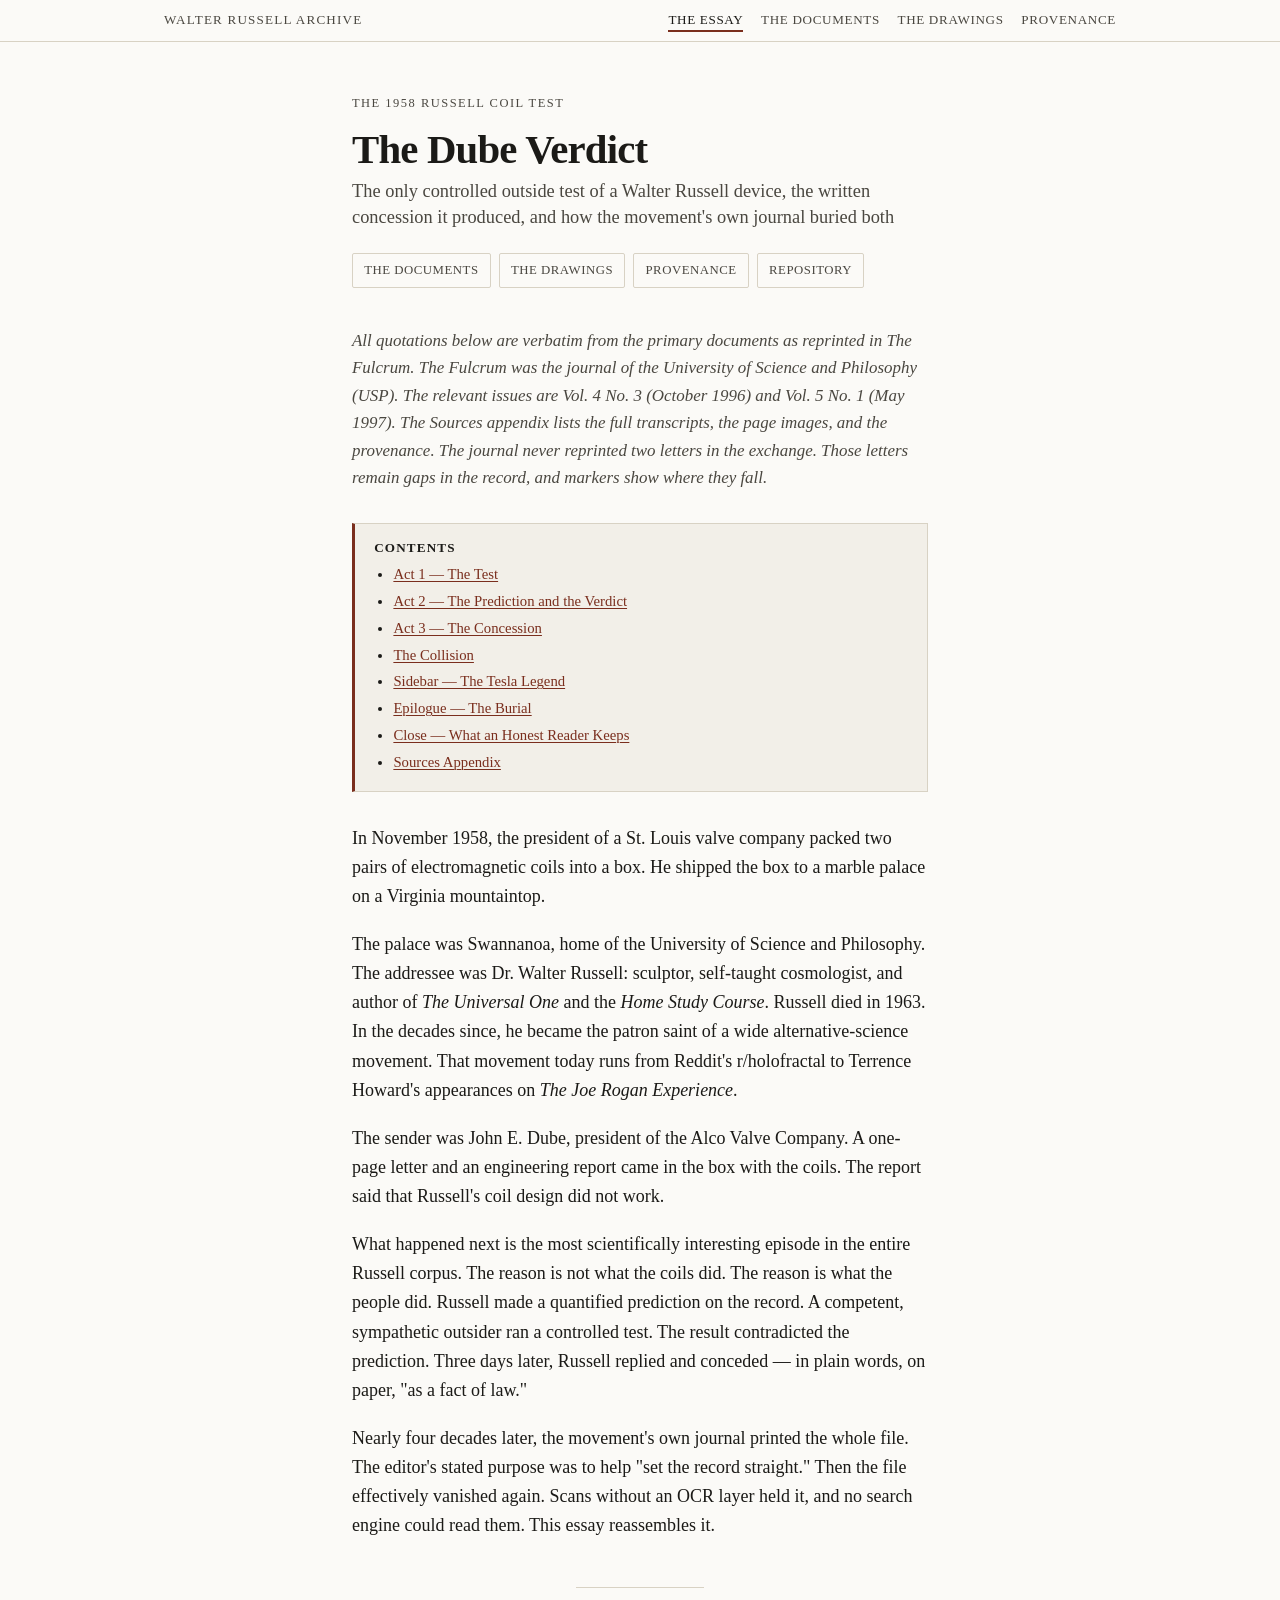
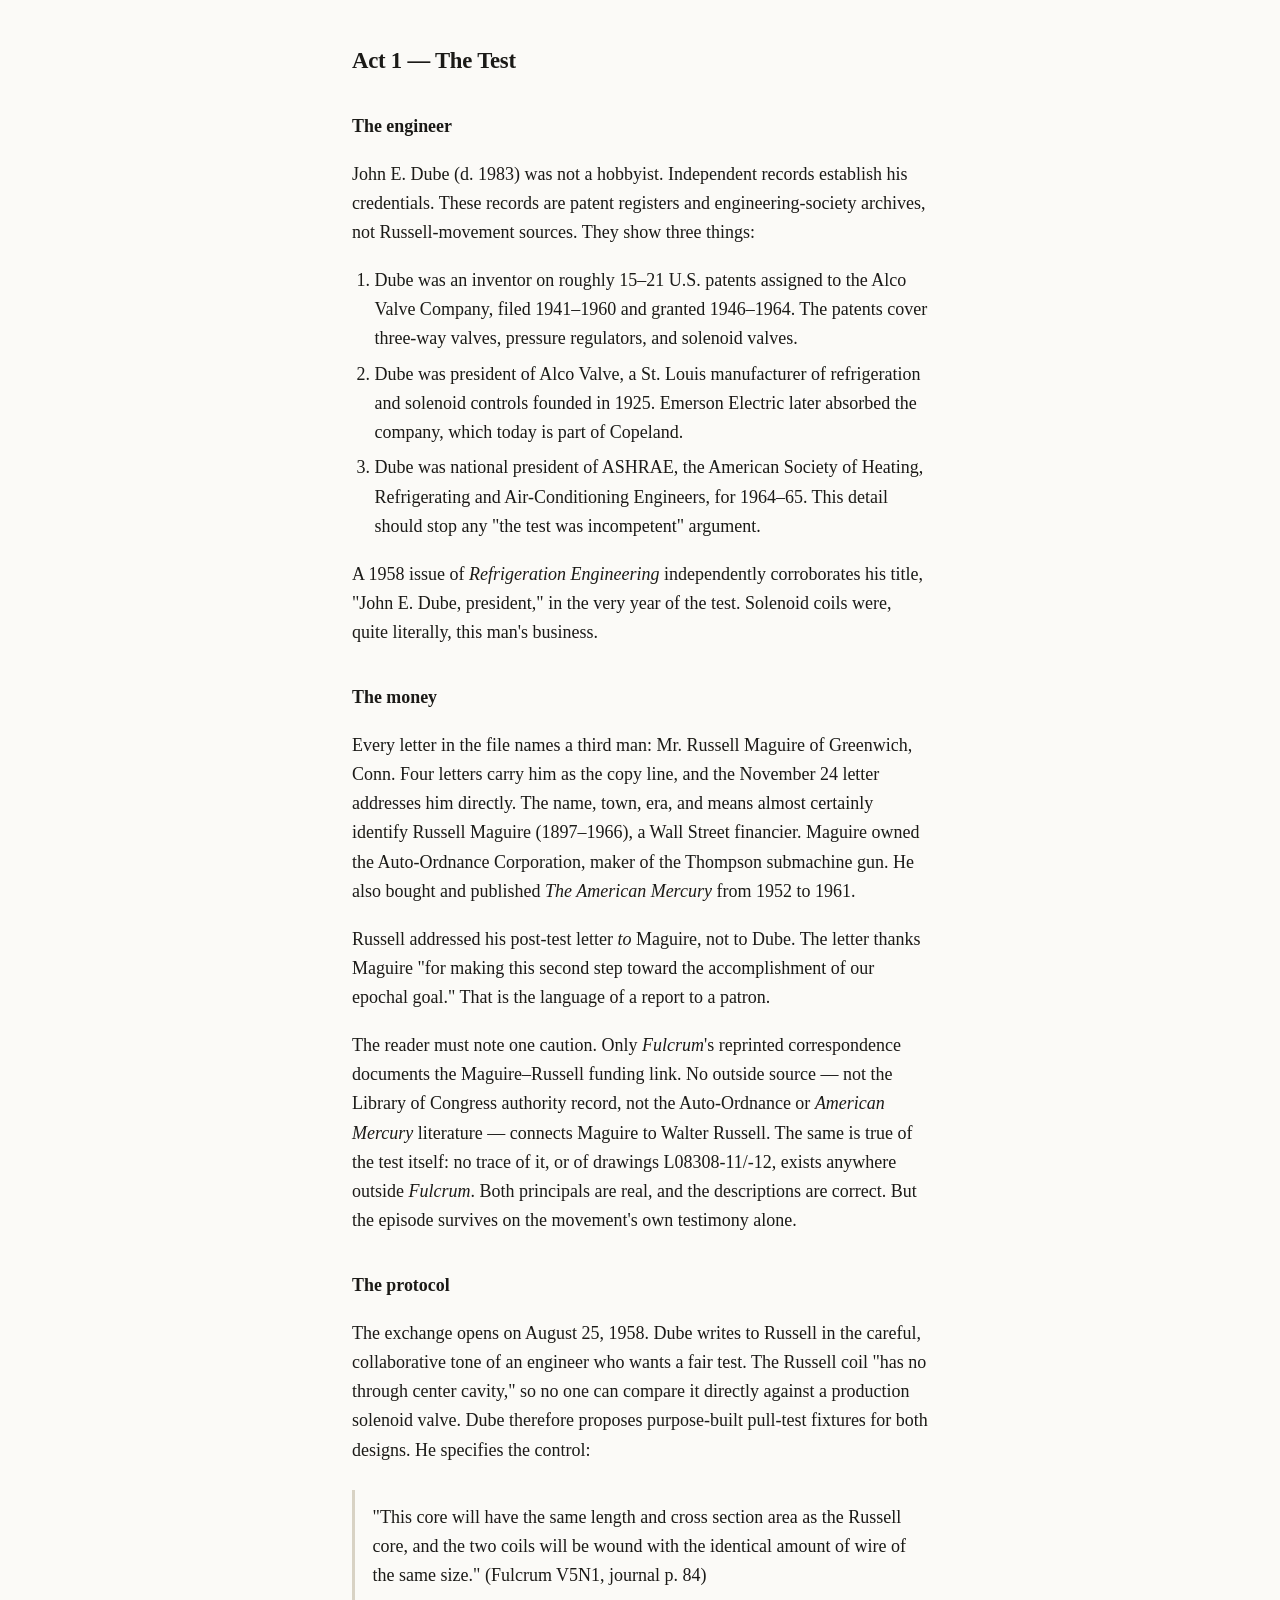
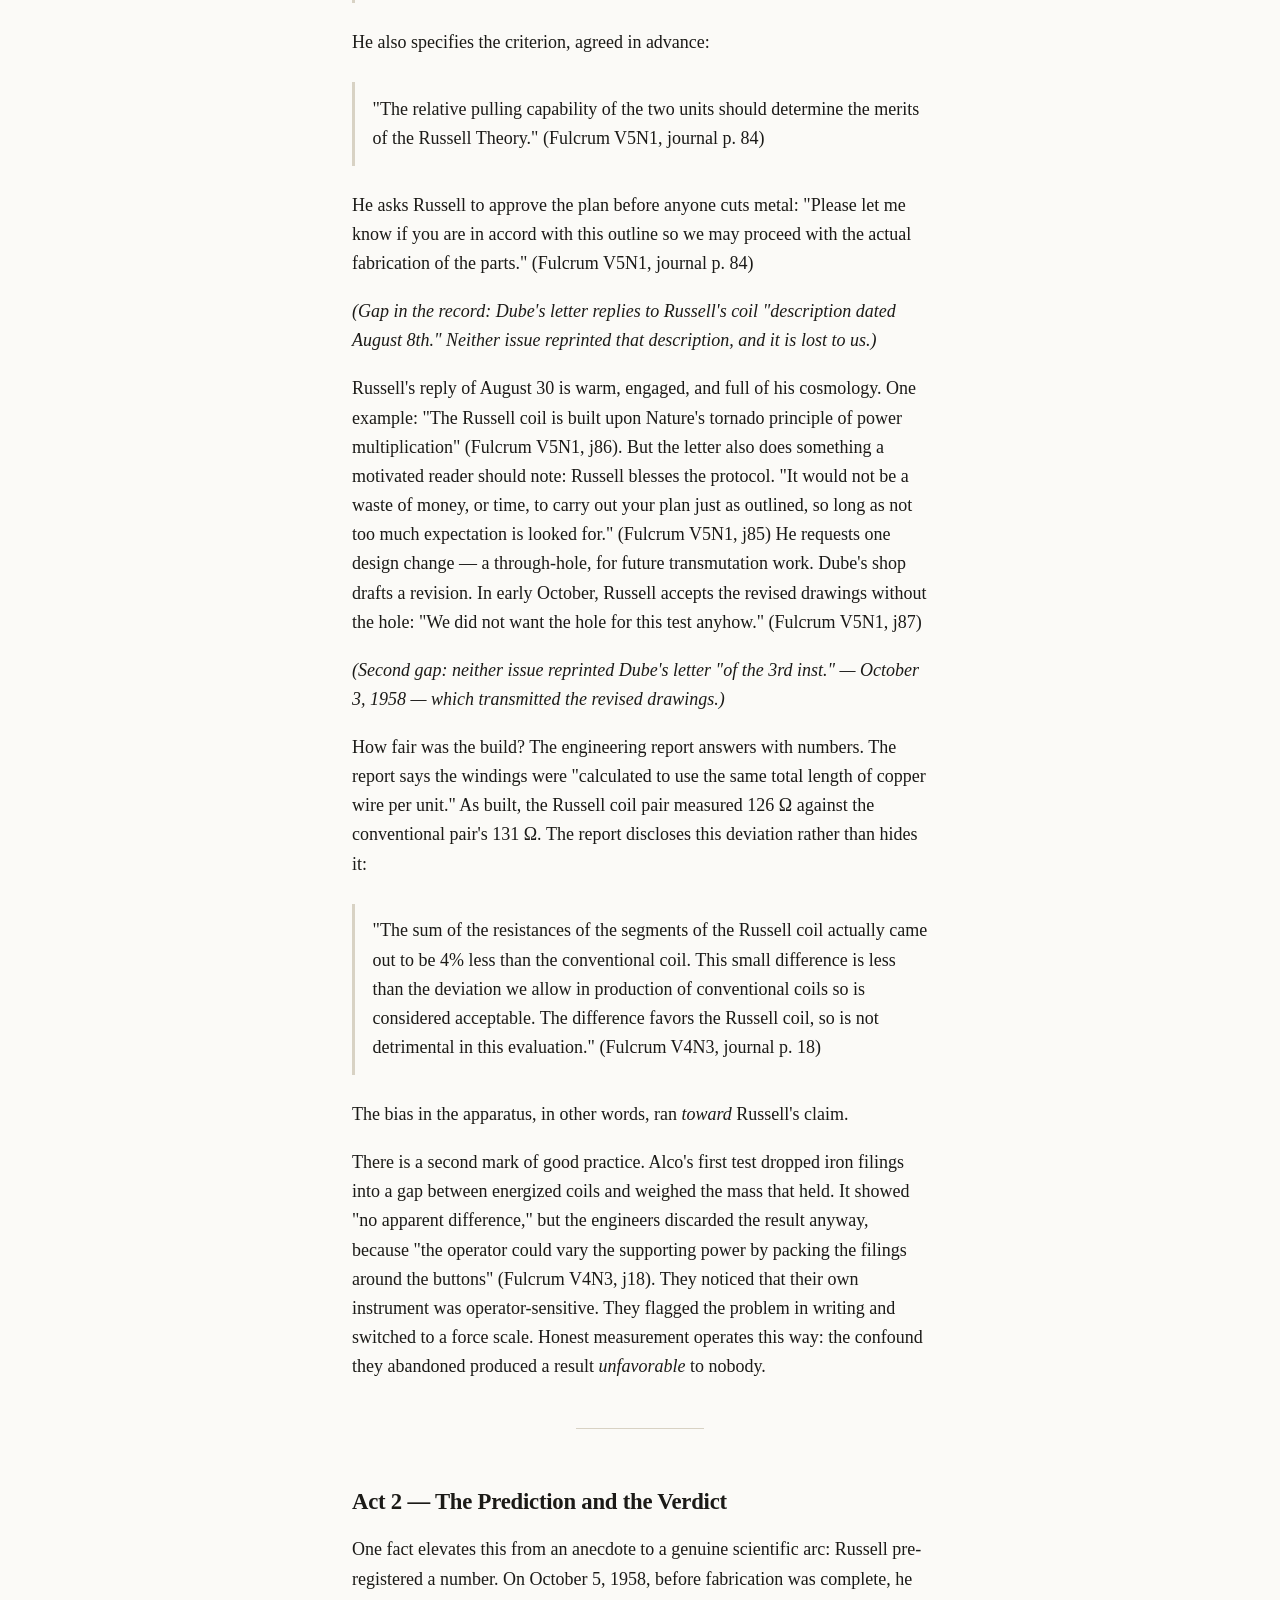
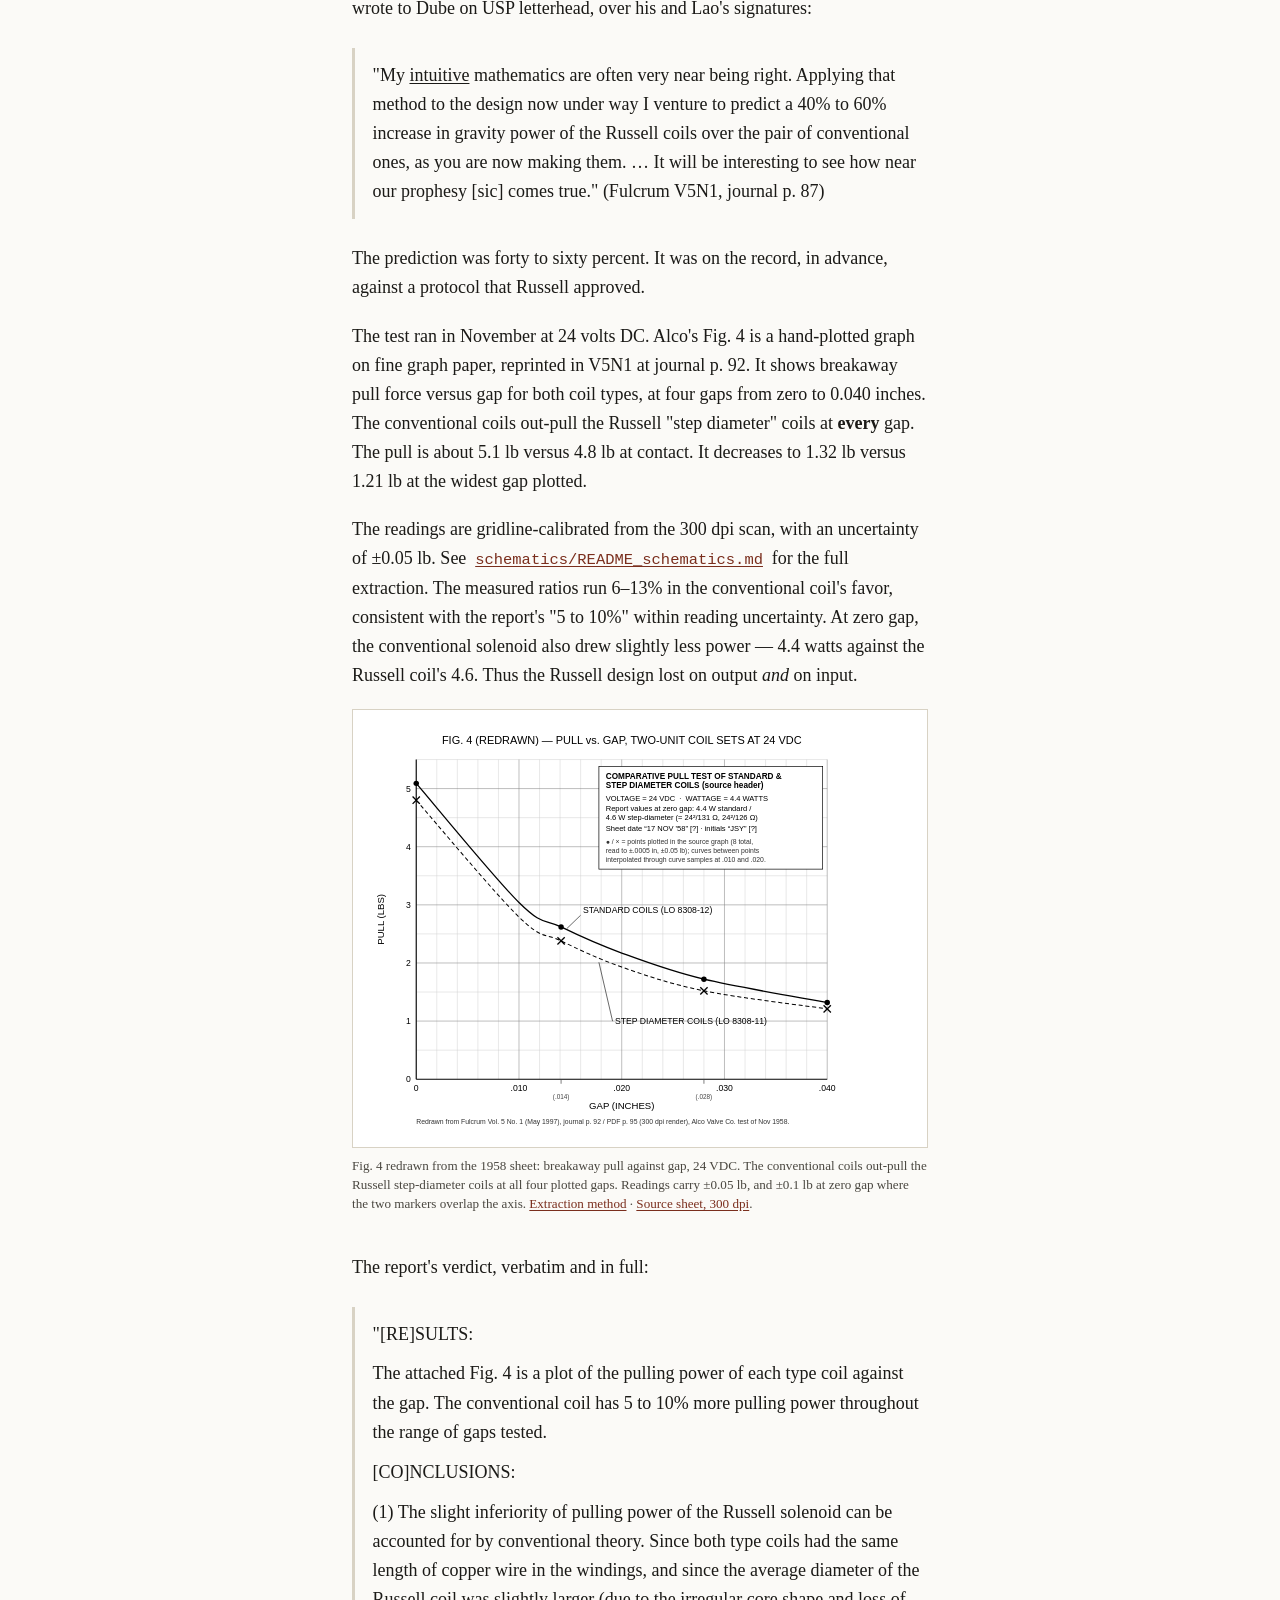
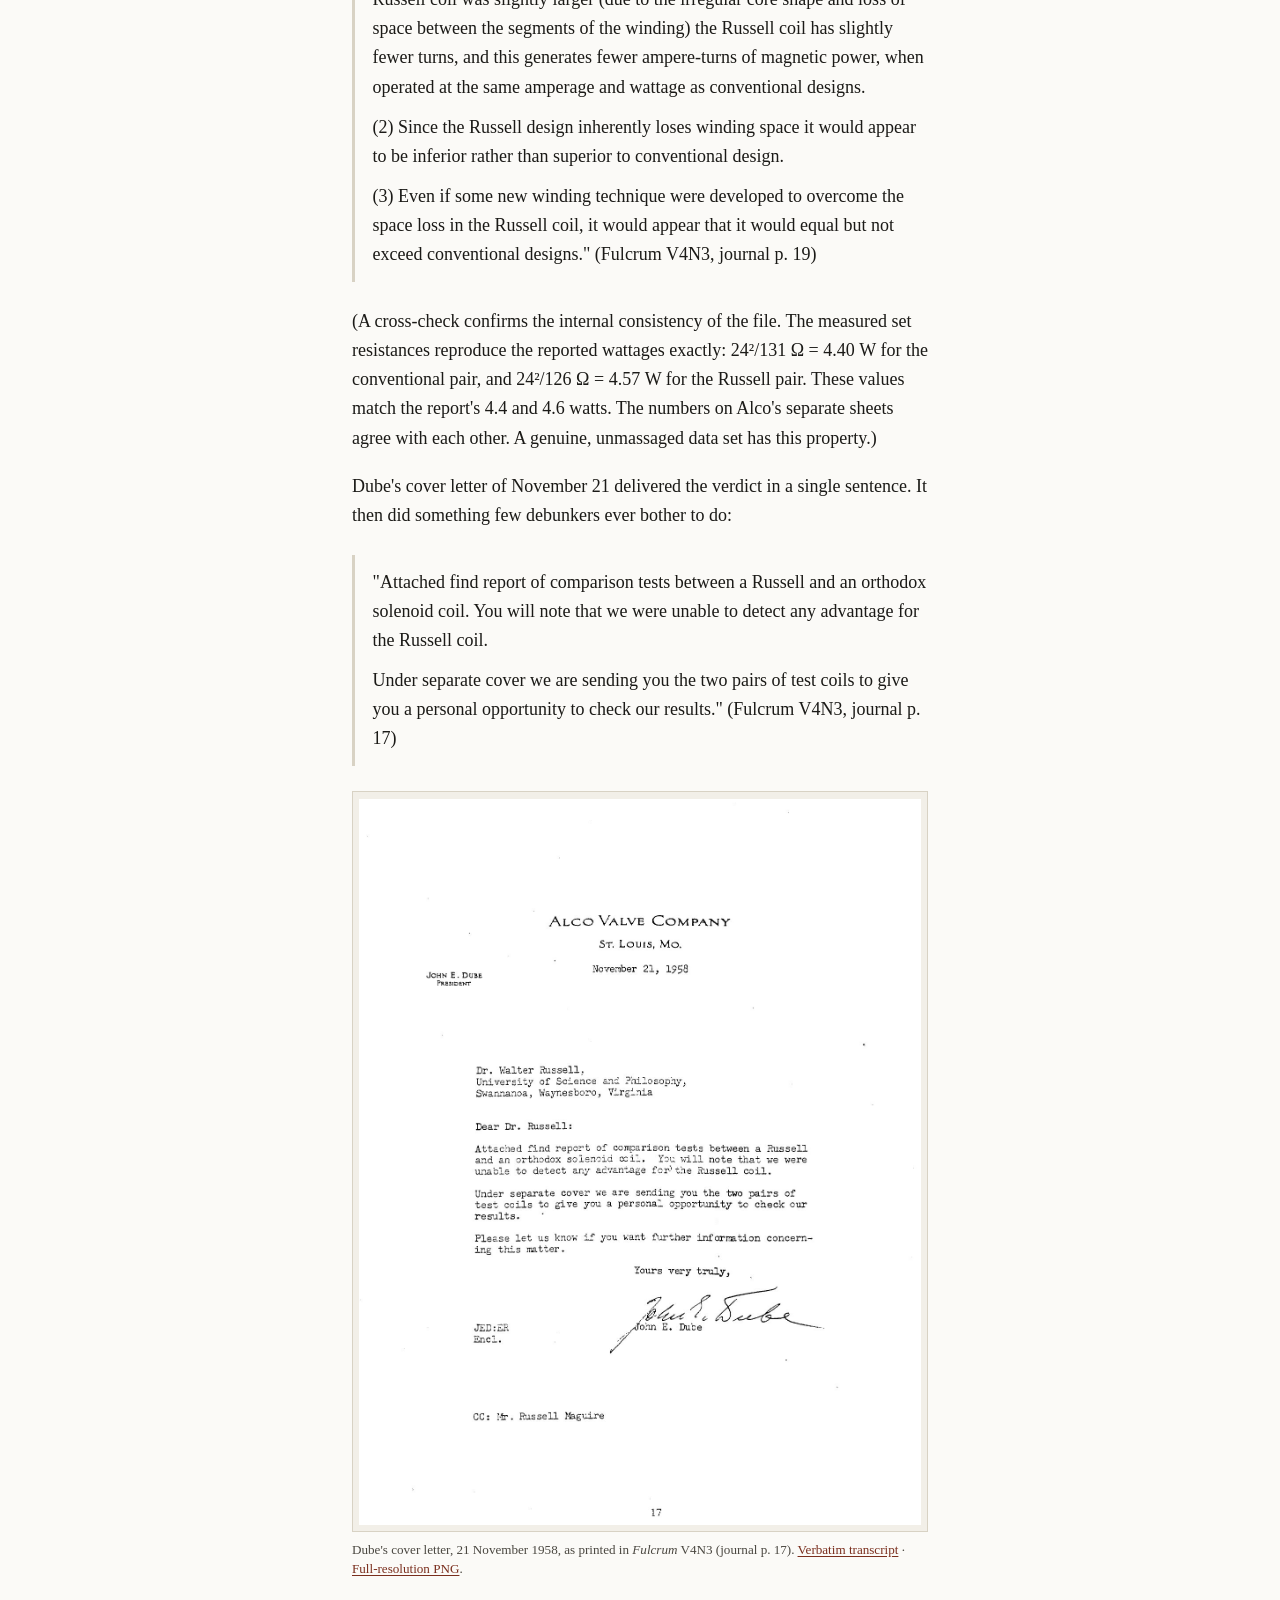
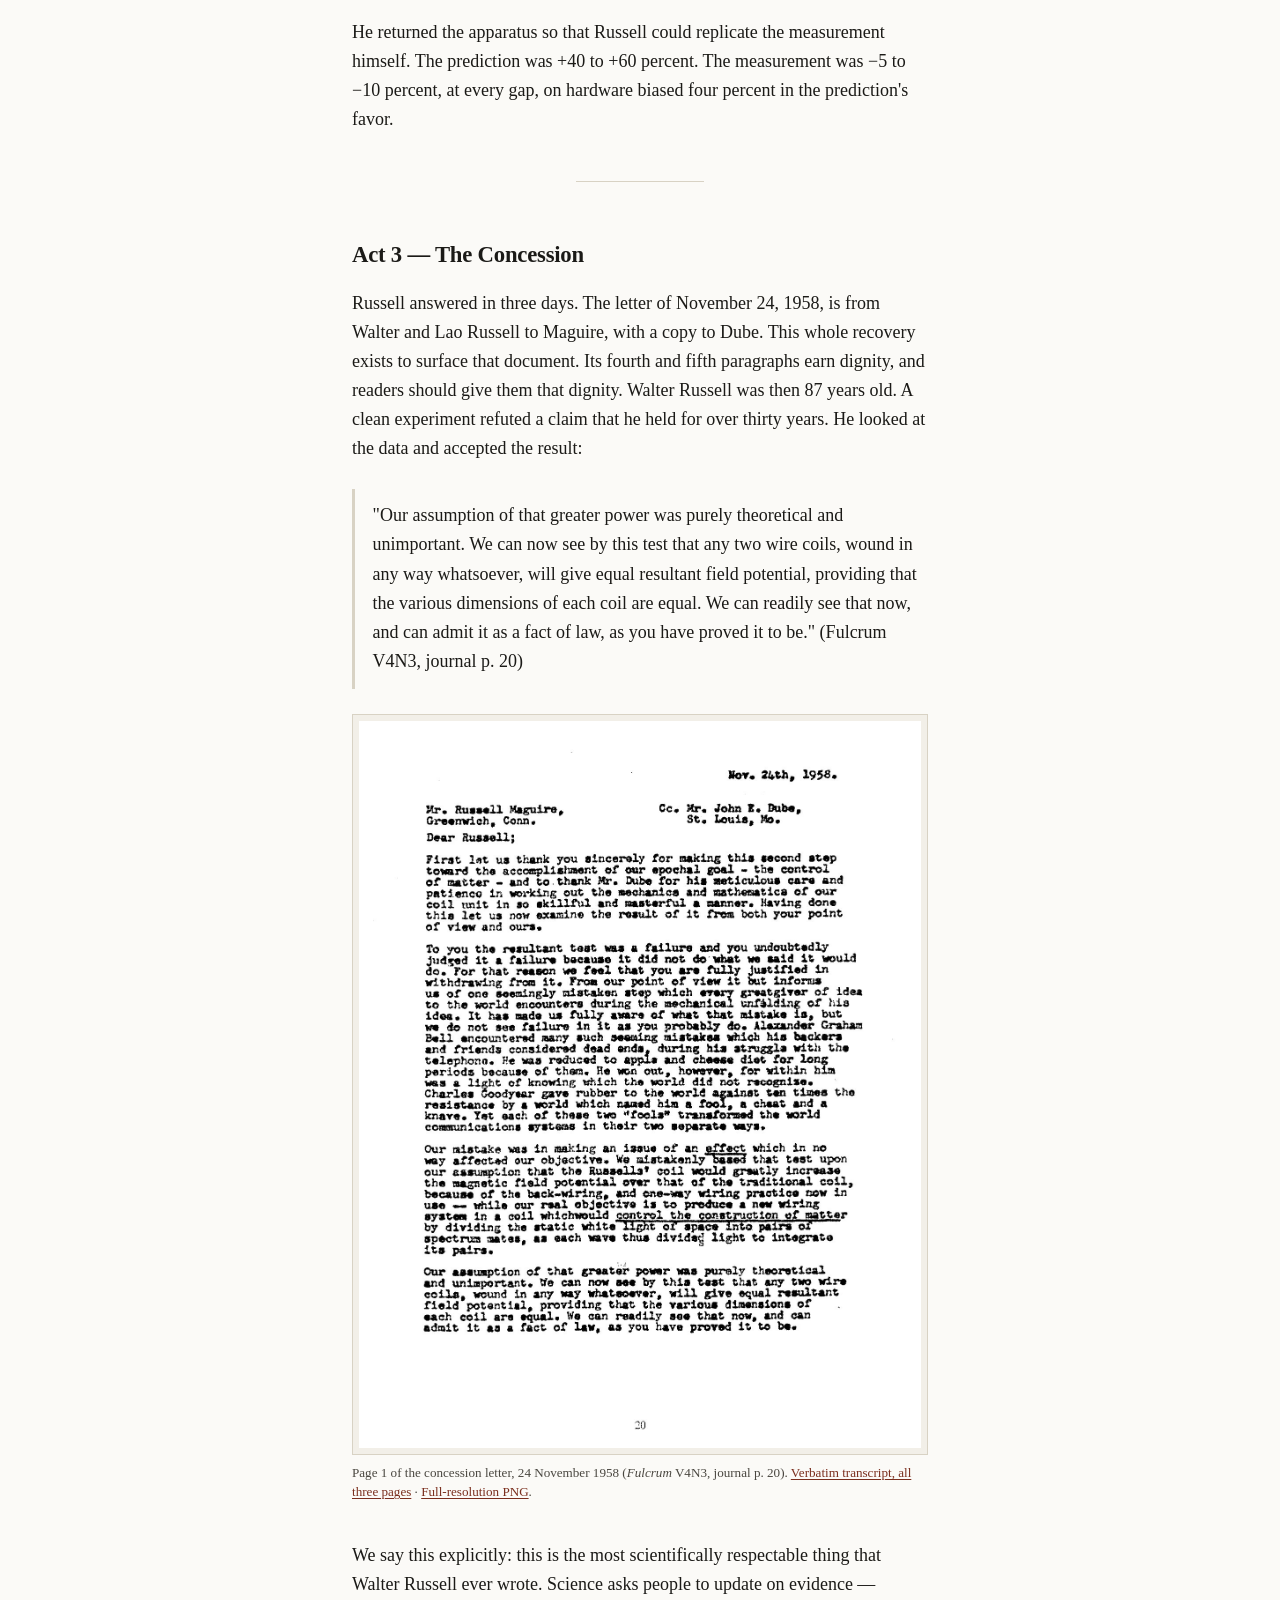
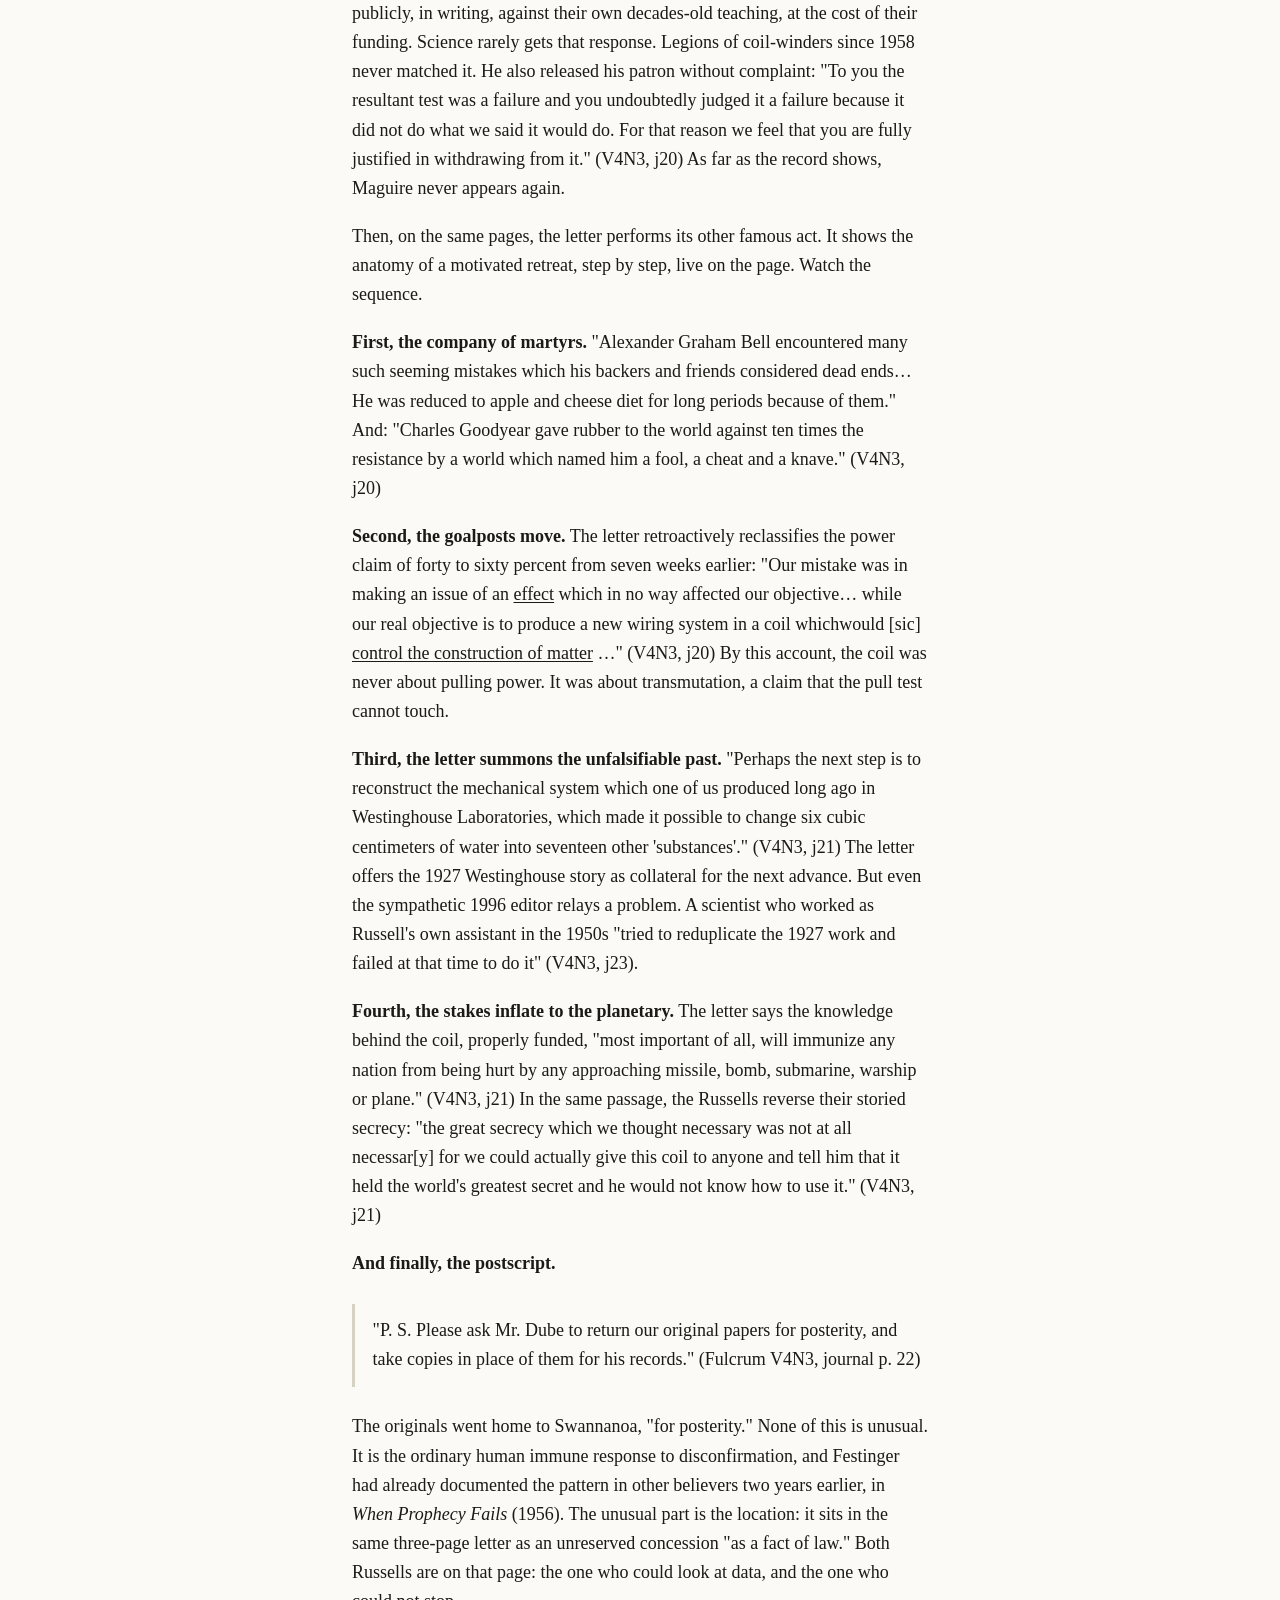
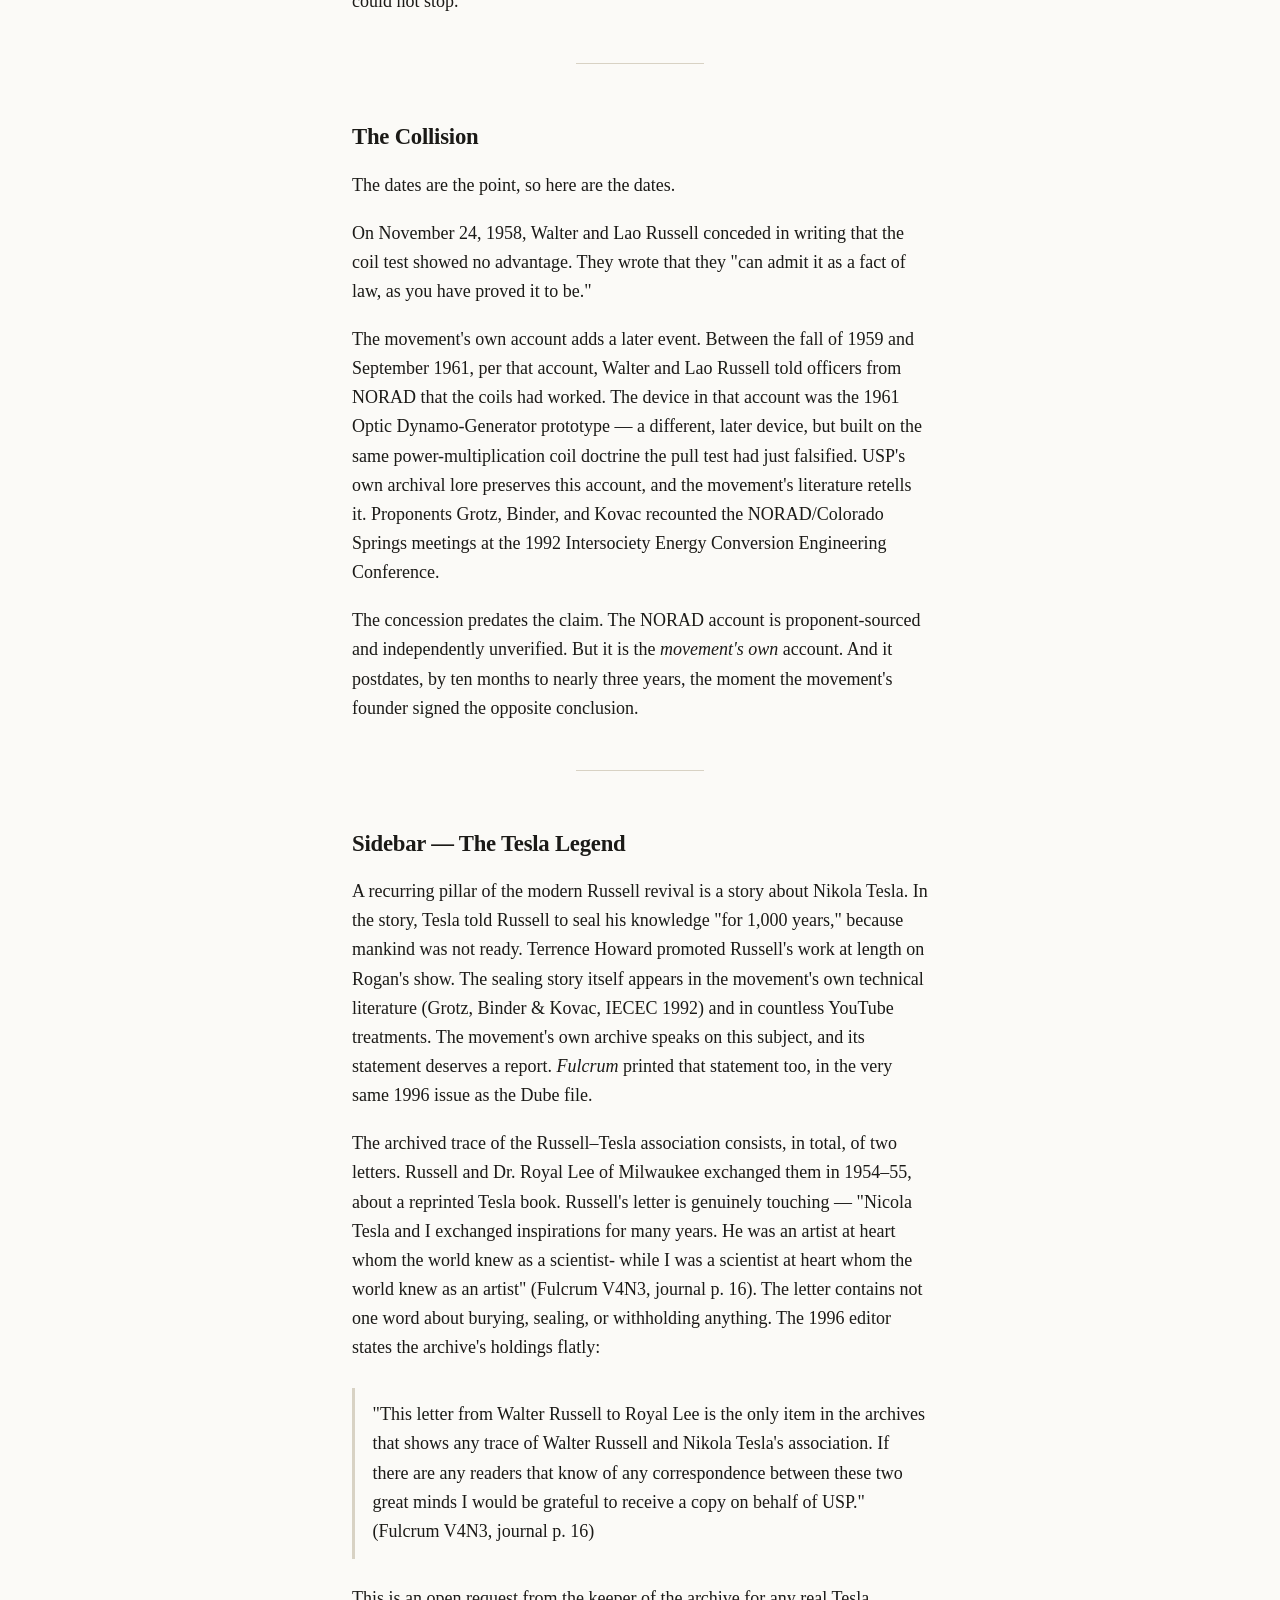
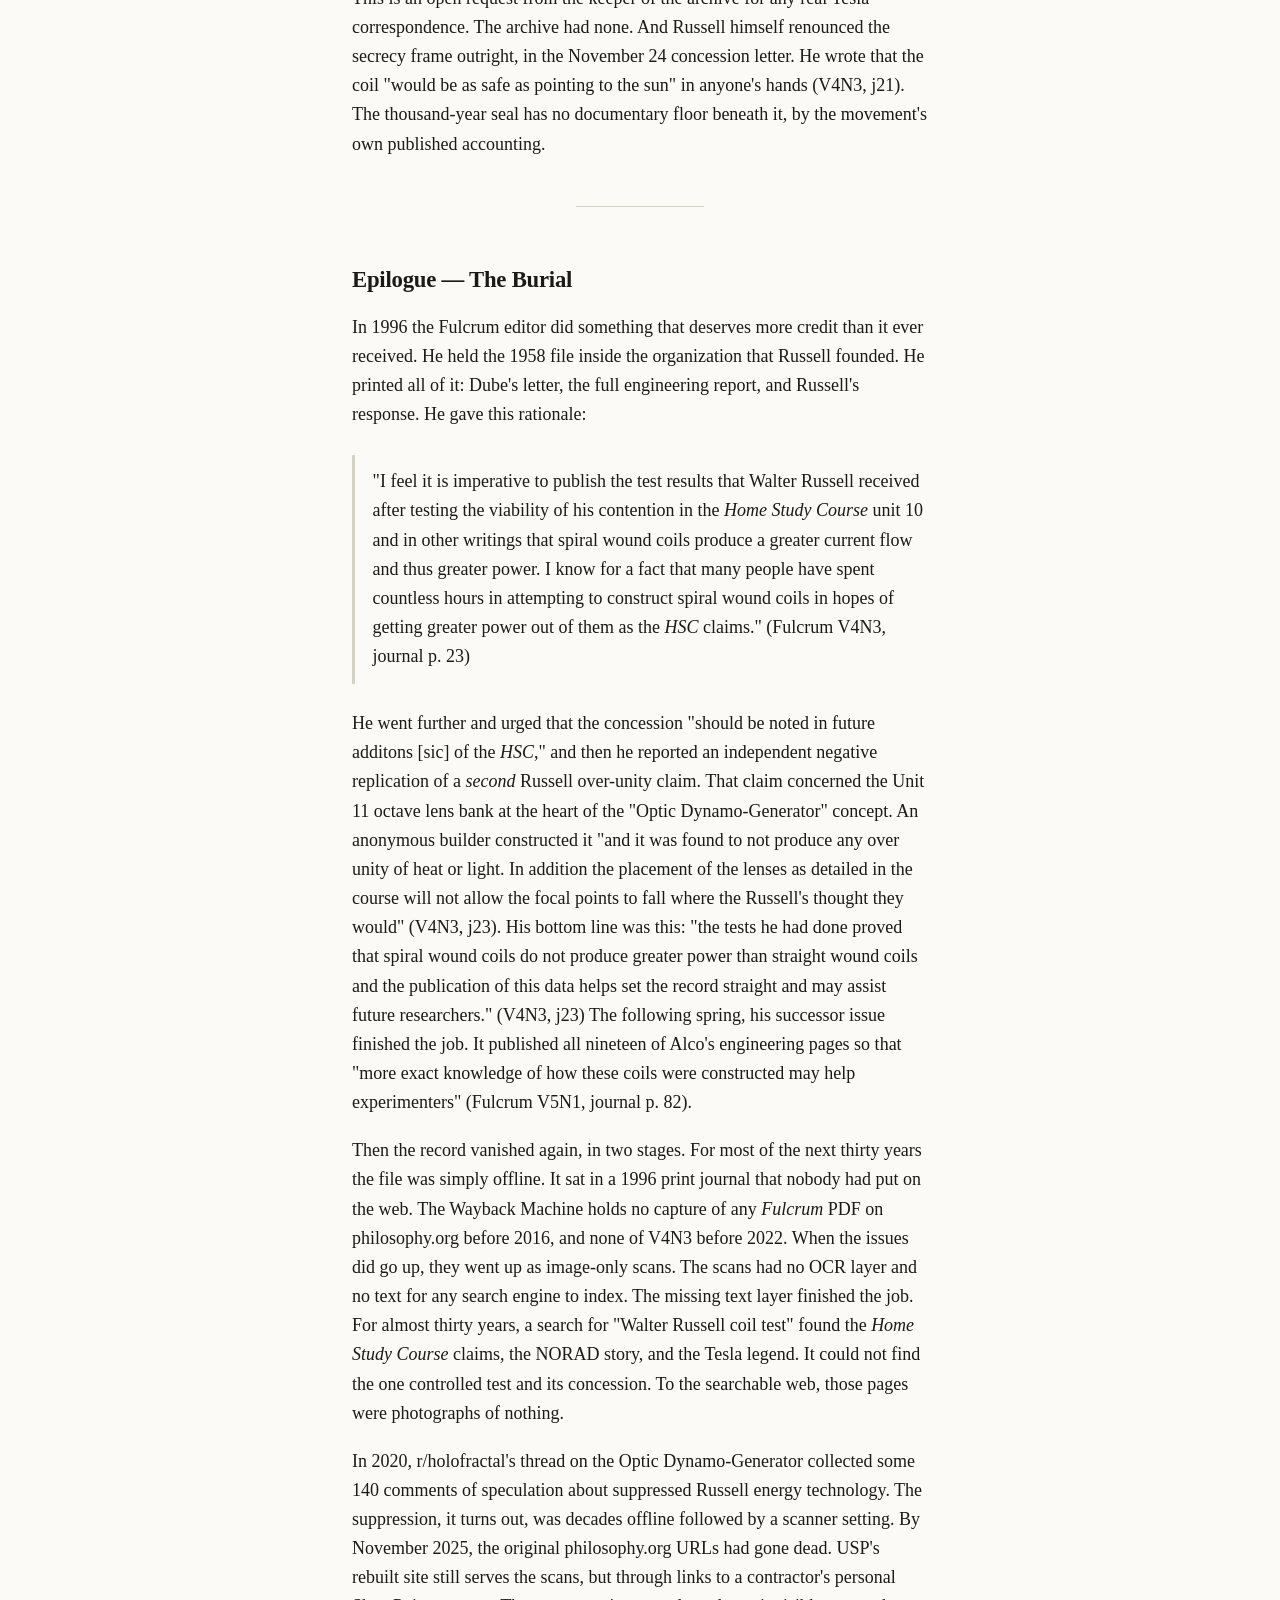
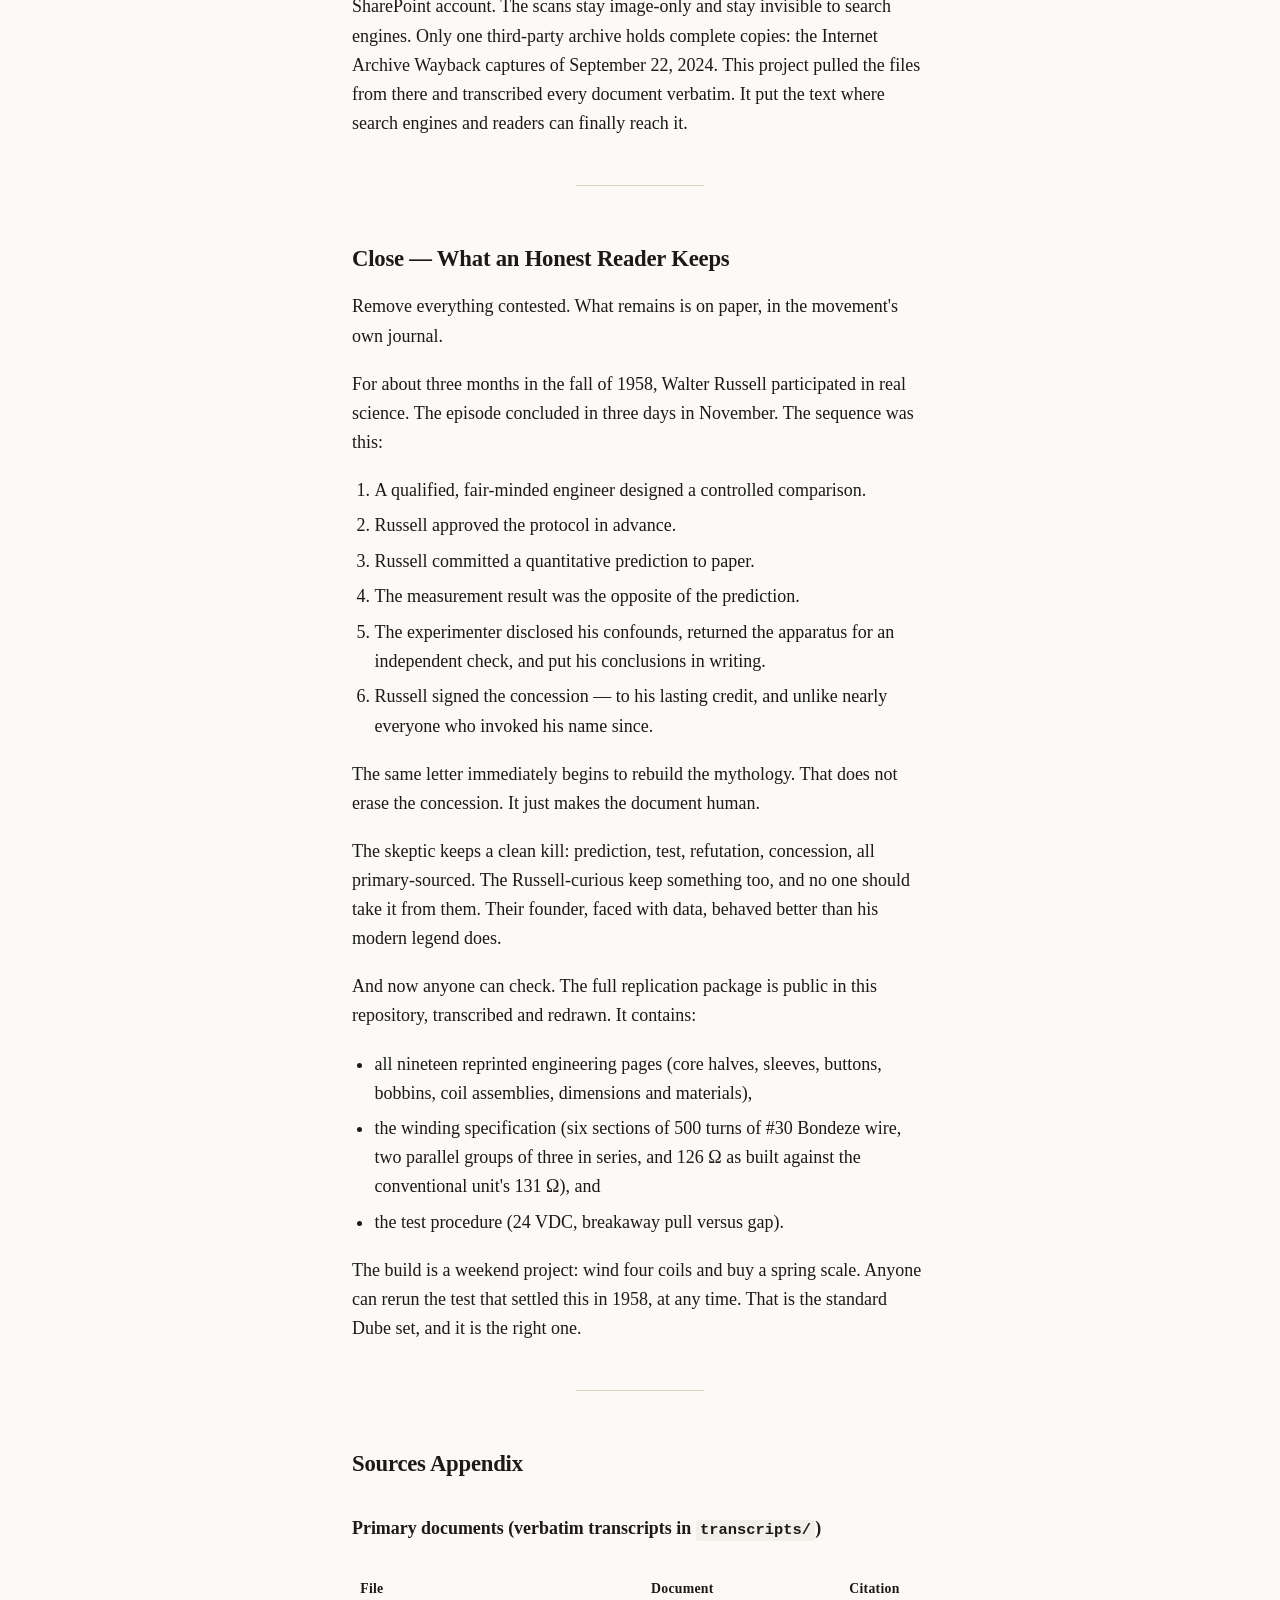
==== docs/index.html @ c4b7ceb2 "Publish a static site for the record in docs/ The 1958 file died twice of search-invisibility: first" ====
<!doctype html>
<html lang="en">
<head>
<meta charset="utf-8">
<meta name="viewport" content="width=device-width, initial-scale=1">
<title>The Dube Verdict — the 1958 Russell coil test</title>
<meta name="description" content="In 1958 Walter Russell predicted a 40 to 60 percent advantage for his coil design. A controlled test at the Alco Valve Company measured a 5 to 10 percent deficit at every gap, and Russell conceded the result in writing three days later. Complete primary sources.">
<link rel="canonical" href="https://walter-russell-archive.github.io/russell-coil-dube-verdict/">
<meta property="og:type" content="article">
<meta property="og:title" content="The Dube Verdict — the 1958 Russell coil test">
<meta property="og:description" content="In 1958 Walter Russell predicted a 40 to 60 percent advantage for his coil design. A controlled test at the Alco Valve Company measured a 5 to 10 percent deficit at every gap, and Russell conceded the result in writing three days later. Complete primary sources.">
<meta property="og:url" content="https://walter-russell-archive.github.io/russell-coil-dube-verdict/">
<meta property="og:image" content="https://walter-russell-archive.github.io/russell-coil-dube-verdict/scans/v4n3_d-23.jpg">
<meta name="twitter:card" content="summary_large_image">
<link rel="stylesheet" href="assets/site.css">
</head>
<body>
<header class="masthead">
  <div class="masthead-inner">
    <a class="wordmark" href="index.html">Walter Russell Archive</a>
    <nav>
      <a href="index.html" aria-current="page">The essay</a>
      <a href="evidence.html">The documents</a>
      <a href="schematics.html">The drawings</a>
      <a href="provenance.html">Provenance</a>
    </nav>
  </div>
</header>
<main>
<div class="title-block">
  <p class="kicker">The 1958 Russell coil test</p>
  <h1>The Dube Verdict</h1>
  <p class="subtitle">The only controlled outside test of a Walter Russell device, the written concession it produced, and how the movement's own journal buried both</p>
  <div class="toolbar"><a href="evidence.html">The documents</a><a href="schematics.html">The drawings</a><a href="provenance.html">Provenance</a><a href="https://github.com/walter-russell-archive/russell-coil-dube-verdict" rel="noopener">Repository</a></div>
</div>
<article class="prose">
<p class="lede"><em>All quotations below are verbatim from the primary documents as reprinted in</em> The Fulcrum. The Fulcrum <em>was the journal of the University of Science and Philosophy (USP). The relevant issues are Vol. 4 No. 3 (October 1996) and Vol. 5 No. 1 (May 1997). The Sources appendix lists the full transcripts, the page images, and the provenance. The journal never reprinted two letters in the exchange. Those letters remain gaps in the record, and markers show where they fall.</em></p>
<nav class="callout toc" aria-label="Contents">
  <h2>Contents</h2>
  <ul>
    <li><a href="#act-1-the-test">Act 1 — The Test</a></li>
    <li><a href="#act-2-the-prediction-and-the-verdict">Act 2 — The Prediction and the Verdict</a></li>
    <li><a href="#act-3-the-concession">Act 3 — The Concession</a></li>
    <li><a href="#the-collision">The Collision</a></li>
    <li><a href="#sidebar-the-tesla-legend">Sidebar — The Tesla Legend</a></li>
    <li><a href="#epilogue-the-burial">Epilogue — The Burial</a></li>
    <li><a href="#close-what-an-honest-reader-keeps">Close — What an Honest Reader Keeps</a></li>
    <li><a href="#sources-appendix">Sources Appendix</a></li>
  </ul>
</nav>
<p>In November 1958, the president of a St. Louis valve company packed two pairs of electromagnetic coils into a box. He shipped the box to a marble palace on a Virginia mountaintop.</p>
<p>The palace was Swannanoa, home of the University of Science and Philosophy. The addressee was Dr. Walter Russell: sculptor, self-taught cosmologist, and author of <em>The Universal One</em> and the <em>Home Study Course</em>. Russell died in 1963. In the decades since, he became the patron saint of a wide alternative-science movement. That movement today runs from Reddit's r/holofractal to Terrence Howard's appearances on <em>The Joe Rogan Experience</em>.</p>
<p>The sender was John E. Dube, president of the Alco Valve Company. A one-page letter and an engineering report came in the box with the coils. The report said that Russell's coil design did not work.</p>
<p>What happened next is the most scientifically interesting episode in the entire Russell corpus. The reason is not what the coils did. The reason is what the people did. Russell made a quantified prediction on the record. A competent, sympathetic outsider ran a controlled test. The result contradicted the prediction. Three days later, Russell replied and conceded — in plain words, on paper, "as a fact of law."</p>
<p>Nearly four decades later, the movement's own journal printed the whole file. The editor's stated purpose was to help "set the record straight." Then the file effectively vanished again. Scans without an OCR layer held it, and no search engine could read them. This essay reassembles it.</p>
<hr>
<h2 id="act-1-the-test">Act 1 — The Test</h2>
<h3 id="the-engineer">The engineer</h3>
<p>John E. Dube (d. 1983) was not a hobbyist. Independent records establish his credentials. These records are patent registers and engineering-society archives, not Russell-movement sources. They show three things:</p>
<ol><li>Dube was an inventor on roughly 15–21 U.S. patents assigned to the Alco Valve Company, filed 1941–1960 and granted 1946–1964. The patents cover three-way valves, pressure regulators, and solenoid valves.</li><li>Dube was president of Alco Valve, a St. Louis manufacturer of refrigeration and solenoid controls founded in 1925. Emerson Electric later absorbed the company, which today is part of Copeland.</li><li>Dube was national president of ASHRAE, the American Society of Heating, Refrigerating and Air-Conditioning Engineers, for 1964–65. This detail should stop any "the test was incompetent" argument.</li></ol>
<p>A 1958 issue of <em>Refrigeration Engineering</em> independently corroborates his title, "John E. Dube, president," in the very year of the test. Solenoid coils were, quite literally, this man's business.</p>
<h3 id="the-money">The money</h3>
<p>Every letter in the file names a third man: Mr. Russell Maguire of Greenwich, Conn. Four letters carry him as the copy line, and the November 24 letter addresses him directly. The name, town, era, and means almost certainly identify Russell Maguire (1897–1966), a Wall Street financier. Maguire owned the Auto-Ordnance Corporation, maker of the Thompson submachine gun. He also bought and published <em>The American Mercury</em> from 1952 to 1961.</p>
<p>Russell addressed his post-test letter <em>to</em> Maguire, not to Dube. The letter thanks Maguire "for making this second step toward the accomplishment of our epochal goal." That is the language of a report to a patron.</p>
<p>The reader must note one caution. Only <em>Fulcrum</em>'s reprinted correspondence documents the Maguire–Russell funding link. No outside source — not the Library of Congress authority record, not the Auto-Ordnance or <em>American Mercury</em> literature — connects Maguire to Walter Russell. The same is true of the test itself: no trace of it, or of drawings L08308-11/-12, exists anywhere outside <em>Fulcrum</em>. Both principals are real, and the descriptions are correct. But the episode survives on the movement's own testimony alone.</p>
<h3 id="the-protocol">The protocol</h3>
<p>The exchange opens on August 25, 1958. Dube writes to Russell in the careful, collaborative tone of an engineer who wants a fair test. The Russell coil "has no through center cavity," so no one can compare it directly against a production solenoid valve. Dube therefore proposes purpose-built pull-test fixtures for both designs. He specifies the control:</p>
<blockquote><p>"This core will have the same length and cross section area as the Russell core, and the two coils will be wound with the identical amount of wire of the same size." (Fulcrum V5N1, journal p. 84)</p></blockquote>
<p>He also specifies the criterion, agreed in advance:</p>
<blockquote><p>"The relative pulling capability of the two units should determine the merits of the Russell Theory." (Fulcrum V5N1, journal p. 84)</p></blockquote>
<p>He asks Russell to approve the plan before anyone cuts metal: "Please let me know if you are in accord with this outline so we may proceed with the actual fabrication of the parts." (Fulcrum V5N1, journal p. 84)</p>
<p><em>(Gap in the record: Dube's letter replies to Russell's coil "description dated August 8th." Neither issue reprinted that description, and it is lost to us.)</em></p>
<p>Russell's reply of August 30 is warm, engaged, and full of his cosmology. One example: "The Russell coil is built upon Nature's tornado principle of power multiplication" (Fulcrum V5N1, j86). But the letter also does something a motivated reader should note: Russell blesses the protocol. "It would not be a waste of money, or time, to carry out your plan just as outlined, so long as not too much expectation is looked for." (Fulcrum V5N1, j85) He requests one design change — a through-hole, for future transmutation work. Dube's shop drafts a revision. In early October, Russell accepts the revised drawings without the hole: "We did not want the hole for this test anyhow." (Fulcrum V5N1, j87)</p>
<p><em>(Second gap: neither issue reprinted Dube's letter "of the 3rd inst." — October 3, 1958 — which transmitted the revised drawings.)</em></p>
<p>How fair was the build? The engineering report answers with numbers. The report says the windings were "calculated to use the same total length of copper wire per unit." As built, the Russell coil pair measured 126 Ω against the conventional pair's 131 Ω. The report discloses this deviation rather than hides it:</p>
<blockquote><p>"The sum of the resistances of the segments of the Russell coil actually came out to be 4% less than the conventional coil. This small difference is less than the deviation we allow in production of conventional coils so is considered acceptable. The difference favors the Russell coil, so is not detrimental in this evaluation." (Fulcrum V4N3, journal p. 18)</p></blockquote>
<p>The bias in the apparatus, in other words, ran <em>toward</em> Russell's claim.</p>
<p>There is a second mark of good practice. Alco's first test dropped iron filings into a gap between energized coils and weighed the mass that held. It showed "no apparent difference," but the engineers discarded the result anyway, because "the operator could vary the supporting power by packing the filings around the buttons" (Fulcrum V4N3, j18). They noticed that their own instrument was operator-sensitive. They flagged the problem in writing and switched to a force scale. Honest measurement operates this way: the confound they abandoned produced a result <em>unfavorable</em> to nobody.</p>
<hr>
<h2 id="act-2-the-prediction-and-the-verdict">Act 2 — The Prediction and the Verdict</h2>
<p>One fact elevates this from an anecdote to a genuine scientific arc: Russell pre-registered a number. On October 5, 1958, before fabrication was complete, he wrote to Dube on USP letterhead, over his and Lao's signatures:</p>
<blockquote><p>"My <u class="src-underline">intuitive</u> mathematics are often very near being right. Applying that method to the design now under way I venture to predict a 40% to 60% increase in gravity power of the Russell coils over the pair of conventional ones, as you are now making them. … It will be interesting to see how near our prophesy [sic] comes true." (Fulcrum V5N1, journal p. 87)</p></blockquote>
<p>The prediction was forty to sixty percent. It was on the record, in advance, against a protocol that Russell approved.</p>
<p>The test ran in November at 24 volts DC. Alco's Fig. 4 is a hand-plotted graph on fine graph paper, reprinted in V5N1 at journal p. 92. It shows breakaway pull force versus gap for both coil types, at four gaps from zero to 0.040 inches. The conventional coils out-pull the Russell "step diameter" coils at <strong>every</strong> gap. The pull is about 5.1 lb versus 4.8 lb at contact. It decreases to 1.32 lb versus 1.21 lb at the widest gap plotted.</p>
<p>The readings are gridline-calibrated from the 300 dpi scan, with an uncertainty of ±0.05 lb. See <a href="schematics.html#reading-the-graph"><code>schematics/README_schematics.md</code></a> for the full extraction. The measured ratios run 6–13% in the conventional coil's favor, consistent with the report's "5 to 10%" within reading uncertainty. At zero gap, the conventional solenoid also drew slightly less power — 4.4 watts against the Russell coil's 4.6. Thus the Russell design lost on output <em>and</em> on input.</p>
<figure class="figure-wide">
  <div class="svg-frame"><img src="schematics/pull_test_graph.svg" alt="Redrawn Fig. 4: pull force against gap for both coil types. The conventional curve is above the Russell curve at every gap." width="900" height="675"></div>
  <figcaption>Fig. 4 redrawn from the 1958 sheet: breakaway pull against gap, 24 VDC. The conventional
    coils out-pull the Russell step-diameter coils at all four plotted gaps. Readings carry
    &plusmn;0.05&nbsp;lb, and &plusmn;0.1&nbsp;lb at zero gap where the two markers overlap the axis.
    <a href="schematics.html#reading-the-graph">Extraction method</a> &middot;
    <a href="https://raw.githubusercontent.com/walter-russell-archive/russell-coil-dube-verdict/main/sources/v5n1_renders/v5n1_300dpi_p-095.png" rel="noopener">Source sheet, 300&nbsp;dpi</a>.</figcaption>
</figure>
<p>The report's verdict, verbatim and in full:</p>
<blockquote><p>"[RE]SULTS:</p>
<p>The attached Fig. 4 is a plot of the pulling power of each type coil against the gap. The conventional coil has 5 to 10% more pulling power throughout the range of gaps tested.</p>
<p>[CO]NCLUSIONS:</p>
<p>(1) The slight inferiority of pulling power of the Russell solenoid can be accounted for by conventional theory. Since both type coils had the same length of copper wire in the windings, and since the average diameter of the Russell coil was slightly larger (due to the irregular core shape and loss of space between the segments of the winding) the Russell coil has slightly fewer turns, and this generates fewer ampere-turns of magnetic power, when operated at the same amperage and wattage as conventional designs.</p>
<p>(2) Since the Russell design inherently loses winding space it would appear to be inferior rather than superior to conventional design.</p>
<p>(3) Even if some new winding technique were developed to overcome the space loss in the Russell coil, it would appear that it would equal but not exceed conventional designs." (Fulcrum V4N3, journal p. 19)</p></blockquote>
<p>(A cross-check confirms the internal consistency of the file. The measured set resistances reproduce the reported wattages exactly: 24²/131 Ω = 4.40 W for the conventional pair, and 24²/126 Ω = 4.57 W for the Russell pair. These values match the report's 4.4 and 4.6 watts. The numbers on Alco's separate sheets agree with each other. A genuine, unmassaged data set has this property.)</p>
<p>Dube's cover letter of November 21 delivered the verdict in a single sentence. It then did something few debunkers ever bother to do:</p>
<blockquote><p>"Attached find report of comparison tests between a Russell and an orthodox solenoid coil. You will note that we were unable to detect any advantage for the Russell coil.</p>
<p>Under separate cover we are sending you the two pairs of test coils to give you a personal opportunity to check our results." (Fulcrum V4N3, journal p. 17)</p></blockquote>
<figure>
  <div class="scan-frame"><img src="scans/v4n3_d-20.jpg" alt="Scan of Dube's letter of November 21, 1958 on Alco Valve Company letterhead." width="1275" loading="lazy" decoding="async"></div>
  <figcaption>Dube's cover letter, 21 November 1958, as printed in <em>Fulcrum</em> V4N3 (journal p. 17).
    <a href="evidence.html#verdict">Verbatim transcript</a> &middot;
    <a href="https://raw.githubusercontent.com/walter-russell-archive/russell-coil-dube-verdict/main/sources/v4n3_renders/v4n3_d-20.png" rel="noopener">Full-resolution PNG</a>.</figcaption>
</figure>
<p>He returned the apparatus so that Russell could replicate the measurement himself. The prediction was +40 to +60 percent. The measurement was −5 to −10 percent, at every gap, on hardware biased four percent in the prediction's favor.</p>
<hr>
<h2 id="act-3-the-concession">Act 3 — The Concession</h2>
<p>Russell answered in three days. The letter of November 24, 1958, is from Walter and Lao Russell to Maguire, with a copy to Dube. This whole recovery exists to surface that document. Its fourth and fifth paragraphs earn dignity, and readers should give them that dignity. Walter Russell was then 87 years old. A clean experiment refuted a claim that he held for over thirty years. He looked at the data and accepted the result:</p>
<blockquote><p>"Our assumption of that greater power was purely theoretical and unimportant. We can now see by this test that any two wire coils, wound in any way whatsoever, will give equal resultant field potential, providing that the various dimensions of each coil are equal. We can readily see that now, and can admit it as a fact of law, as you have proved it to be." (Fulcrum V4N3, journal p. 20)</p></blockquote>
<figure>
  <div class="scan-frame"><img src="scans/v4n3_d-23.jpg" alt="Scan of the first page of the Russells' letter of November 24, 1958." width="1275" loading="lazy" decoding="async"></div>
  <figcaption>Page 1 of the concession letter, 24 November 1958 (<em>Fulcrum</em> V4N3, journal p. 20).
    <a href="evidence.html#concession">Verbatim transcript, all three pages</a> &middot;
    <a href="https://raw.githubusercontent.com/walter-russell-archive/russell-coil-dube-verdict/main/sources/v4n3_renders/v4n3_d-23.png" rel="noopener">Full-resolution PNG</a>.</figcaption>
</figure>
<p>We say this explicitly: this is the most scientifically respectable thing that Walter Russell ever wrote. Science asks people to update on evidence — publicly, in writing, against their own decades-old teaching, at the cost of their funding. Science rarely gets that response. Legions of coil-winders since 1958 never matched it. He also released his patron without complaint: "To you the resultant test was a failure and you undoubtedly judged it a failure because it did not do what we said it would do. For that reason we feel that you are fully justified in withdrawing from it." (V4N3, j20) As far as the record shows, Maguire never appears again.</p>
<p>Then, on the same pages, the letter performs its other famous act. It shows the anatomy of a motivated retreat, step by step, live on the page. Watch the sequence.</p>
<p><strong>First, the company of martyrs.</strong> "Alexander Graham Bell encountered many such seeming mistakes which his backers and friends considered dead ends… He was reduced to apple and cheese diet for long periods because of them." And: "Charles Goodyear gave rubber to the world against ten times the resistance by a world which named him a fool, a cheat and a knave." (V4N3, j20)</p>
<p><strong>Second, the goalposts move.</strong> The letter retroactively reclassifies the power claim of forty to sixty percent from seven weeks earlier: "Our mistake was in making an issue of an <u class="src-underline">effect</u> which in no way affected our objective… while our real objective is to produce a new wiring system in a coil whichwould [sic] <u class="src-underline">control the construction of matter</u> …" (V4N3, j20) By this account, the coil was never about pulling power. It was about transmutation, a claim that the pull test cannot touch.</p>
<p><strong>Third, the letter summons the unfalsifiable past.</strong> "Perhaps the next step is to reconstruct the mechanical system which one of us produced long ago in Westinghouse Laboratories, which made it possible to change six cubic centimeters of water into seventeen other 'substances'." (V4N3, j21) The letter offers the 1927 Westinghouse story as collateral for the next advance. But even the sympathetic 1996 editor relays a problem. A scientist who worked as Russell's own assistant in the 1950s "tried to reduplicate the 1927 work and failed at that time to do it" (V4N3, j23).</p>
<p><strong>Fourth, the stakes inflate to the planetary.</strong> The letter says the knowledge behind the coil, properly funded, "most important of all, will immunize any nation from being hurt by any approaching missile, bomb, submarine, warship or plane." (V4N3, j21) In the same passage, the Russells reverse their storied secrecy: "the great secrecy which we thought necessary was not at all necessar[y] for we could actually give this coil to anyone and tell him that it held the world's greatest secret and he would not know how to use it." (V4N3, j21)</p>
<p><strong>And finally, the postscript.</strong></p>
<blockquote><p>"P. S. Please ask Mr. Dube to return our original papers for posterity, and take copies in place of them for his records." (Fulcrum V4N3, journal p. 22)</p></blockquote>
<p>The originals went home to Swannanoa, "for posterity." None of this is unusual. It is the ordinary human immune response to disconfirmation, and Festinger had already documented the pattern in other believers two years earlier, in <em>When Prophecy Fails</em> (1956). The unusual part is the location: it sits in the same three-page letter as an unreserved concession "as a fact of law." Both Russells are on that page: the one who could look at data, and the one who could not stop.</p>
<hr>
<h2 id="the-collision">The Collision</h2>
<p>The dates are the point, so here are the dates.</p>
<p>On November 24, 1958, Walter and Lao Russell conceded in writing that the coil test showed no advantage. They wrote that they "can admit it as a fact of law, as you have proved it to be."</p>
<p>The movement's own account adds a later event. Between the fall of 1959 and September 1961, per that account, Walter and Lao Russell told officers from NORAD that the coils had worked. The device in that account was the 1961 Optic Dynamo-Generator prototype — a different, later device, but built on the same power-multiplication coil doctrine the pull test had just falsified. USP's own archival lore preserves this account, and the movement's literature retells it. Proponents Grotz, Binder, and Kovac recounted the NORAD/Colorado Springs meetings at the 1992 Intersociety Energy Conversion Engineering Conference.</p>
<p>The concession predates the claim. The NORAD account is proponent-sourced and independently unverified. But it is the <em>movement's own</em> account. And it postdates, by ten months to nearly three years, the moment the movement's founder signed the opposite conclusion.</p>
<hr>
<h2 id="sidebar-the-tesla-legend">Sidebar — The Tesla Legend</h2>
<p>A recurring pillar of the modern Russell revival is a story about Nikola Tesla. In the story, Tesla told Russell to seal his knowledge "for 1,000 years," because mankind was not ready. Terrence Howard promoted Russell's work at length on Rogan's show. The sealing story itself appears in the movement's own technical literature (Grotz, Binder &amp; Kovac, IECEC 1992) and in countless YouTube treatments. The movement's own archive speaks on this subject, and its statement deserves a report. <em>Fulcrum</em> printed that statement too, in the very same 1996 issue as the Dube file.</p>
<p>The archived trace of the Russell–Tesla association consists, in total, of two letters. Russell and Dr. Royal Lee of Milwaukee exchanged them in 1954–55, about a reprinted Tesla book. Russell's letter is genuinely touching — "Nicola Tesla and I exchanged inspirations for many years. He was an artist at heart whom the world knew as a scientist- while I was a scientist at heart whom the world knew as an artist" (Fulcrum V4N3, journal p. 16). The letter contains not one word about burying, sealing, or withholding anything. The 1996 editor states the archive's holdings flatly:</p>
<blockquote><p>"This letter from Walter Russell to Royal Lee is the only item in the archives that shows any trace of Walter Russell and Nikola Tesla's association. If there are any readers that know of any correspondence between these two great minds I would be grateful to receive a copy on behalf of USP." (Fulcrum V4N3, journal p. 16)</p></blockquote>
<p>This is an open request from the keeper of the archive for any real Tesla correspondence. The archive had none. And Russell himself renounced the secrecy frame outright, in the November 24 concession letter. He wrote that the coil "would be as safe as pointing to the sun" in anyone's hands (V4N3, j21). The thousand-year seal has no documentary floor beneath it, by the movement's own published accounting.</p>
<hr>
<h2 id="epilogue-the-burial">Epilogue — The Burial</h2>
<p>In 1996 the Fulcrum editor did something that deserves more credit than it ever received. He held the 1958 file inside the organization that Russell founded. He printed all of it: Dube's letter, the full engineering report, and Russell's response. He gave this rationale:</p>
<blockquote><p>"I feel it is imperative to publish the test results that Walter Russell received after testing the viability of his contention in the <em>Home Study Course</em> unit 10 and in other writings that spiral wound coils produce a greater current flow and thus greater power. I know for a fact that many people have spent countless hours in attempting to construct spiral wound coils in hopes of getting greater power out of them as the <em>HSC</em> claims." (Fulcrum V4N3, journal p. 23)</p></blockquote>
<p>He went further and urged that the concession "should be noted in future additons [sic] of the <em>HSC</em>," and then he reported an independent negative replication of a <em>second</em> Russell over-unity claim. That claim concerned the Unit 11 octave lens bank at the heart of the "Optic Dynamo-Generator" concept. An anonymous builder constructed it "and it was found to not produce any over unity of heat or light. In addition the placement of the lenses as detailed in the course will not allow the focal points to fall where the Russell's thought they would" (V4N3, j23). His bottom line was this: "the tests he had done proved that spiral wound coils do not produce greater power than straight wound coils and the publication of this data helps set the record straight and may assist future researchers." (V4N3, j23) The following spring, his successor issue finished the job. It published all nineteen of Alco's engineering pages so that "more exact knowledge of how these coils were constructed may help experimenters" (Fulcrum V5N1, journal p. 82).</p>
<p>Then the record vanished again, in two stages. For most of the next thirty years the file was simply offline. It sat in a 1996 print journal that nobody had put on the web. The Wayback Machine holds no capture of any <em>Fulcrum</em> PDF on philosophy.org before 2016, and none of V4N3 before 2022. When the issues did go up, they went up as image-only scans. The scans had no OCR layer and no text for any search engine to index. The missing text layer finished the job. For almost thirty years, a search for "Walter Russell coil test" found the <em>Home Study Course</em> claims, the NORAD story, and the Tesla legend. It could not find the one controlled test and its concession. To the searchable web, those pages were photographs of nothing.</p>
<p>In 2020, r/holofractal's thread on the Optic Dynamo-Generator collected some 140 comments of speculation about suppressed Russell energy technology. The suppression, it turns out, was decades offline followed by a scanner setting. By November 2025, the original philosophy.org URLs had gone dead. USP's rebuilt site still serves the scans, but through links to a contractor's personal SharePoint account. The scans stay image-only and stay invisible to search engines. Only one third-party archive holds complete copies: the Internet Archive Wayback captures of September 22, 2024. This project pulled the files from there and transcribed every document verbatim. It put the text where search engines and readers can finally reach it.</p>
<hr>
<h2 id="close-what-an-honest-reader-keeps">Close — What an Honest Reader Keeps</h2>
<p>Remove everything contested. What remains is on paper, in the movement's own journal.</p>
<p>For about three months in the fall of 1958, Walter Russell participated in real science. The episode concluded in three days in November. The sequence was this:</p>
<ol><li>A qualified, fair-minded engineer designed a controlled comparison.</li><li>Russell approved the protocol in advance.</li><li>Russell committed a quantitative prediction to paper.</li><li>The measurement result was the opposite of the prediction.</li><li>The experimenter disclosed his confounds, returned the apparatus for an independent check, and put his conclusions in writing.</li><li>Russell signed the concession — to his lasting credit, and unlike nearly everyone who invoked his name since.</li></ol>
<p>The same letter immediately begins to rebuild the mythology. That does not erase the concession. It just makes the document human.</p>
<p>The skeptic keeps a clean kill: prediction, test, refutation, concession, all primary-sourced. The Russell-curious keep something too, and no one should take it from them. Their founder, faced with data, behaved better than his modern legend does.</p>
<p>And now anyone can check. The full replication package is public in this repository, transcribed and redrawn. It contains:</p>
<ul><li>all nineteen reprinted engineering pages (core halves, sleeves, buttons, bobbins, coil assemblies, dimensions and materials),</li><li>the winding specification (six sections of 500 turns of #30 Bondeze wire, two parallel groups of three in series, and 126 Ω as built against the conventional unit's 131 Ω), and</li><li>the test procedure (24 VDC, breakaway pull versus gap).</li></ul>
<p>The build is a weekend project: wind four coils and buy a spring scale. Anyone can rerun the test that settled this in 1958, at any time. That is the standard Dube set, and it is the right one.</p>
<hr>
<h2 id="sources-appendix">Sources Appendix</h2>
<h3 id="primary-documents-verbatim-transcripts-in-transcripts">Primary documents (verbatim transcripts in <code>transcripts/</code>)</h3>
<div class="table-wrap"><table><thead><tr><th>File</th><th>Document</th><th>Citation</th></tr></thead><tbody><tr><td><a href="evidence.html#tesla-lee"><code>v4n3_p15_russell_lee_tesla.md</code></a></td><td>Royal Lee → W. Russell, Jan 6 1955; W. Russell → Royal Lee, Mar 20 1954; 1996 editor's note on the Tesla association</td><td>Fulcrum V4N3, journal pp. 15–16</td></tr><tr><td><a href="evidence.html#verdict"><code>v4n3_p17_dube_letter.md</code></a></td><td>John E. Dube → W. Russell, cover letter for test report, Nov 21 1958 (CC R. Maguire)</td><td>Fulcrum V4N3, journal p. 17</td></tr><tr><td><a href="evidence.html#report"><code>v4n3_p18_evaluation_report.md</code></a></td><td>"Report on Evaluation of Russell Coil," Alco Valve Co. (unsigned enclosure)</td><td>Fulcrum V4N3, journal pp. 18–19</td></tr><tr><td><a href="evidence.html#concession"><code>v4n3_p20_russell_response.md</code></a></td><td>Walter &amp; Lao Russell → Russell Maguire (CC Dube), the concession letter, Nov 24 1958</td><td>Fulcrum V4N3, journal pp. 20–22</td></tr><tr><td><a href="evidence.html#editor-1996"><code>v4n3_p23_editor_note.md</code></a></td><td>1996 editor's note: rationale for publication; HSC Unit-11 lens-bank negative result</td><td>Fulcrum V4N3, journal p. 23</td></tr><tr><td><a href="evidence.html#editor-1997"><code>v5n1_p82_from_the_archives_intro.md</code></a></td><td>1997 editor's intro to the drawings set (Binder)</td><td>Fulcrum V5N1, journal p. 82</td></tr><tr><td><a href="evidence.html#protocol"><code>v5n1_p83_dube_to_walter_russell_1958-08-25.md</code></a></td><td>Dube → W. Russell, test-protocol proposal, Aug 25 1958</td><td>Fulcrum V5N1, journal pp. 83–84</td></tr><tr><td><a href="evidence.html#russells-approve"><code>v5n1_p85_russells_to_dube_1958-08-30.md</code></a></td><td>Russells → Dube, reply approving plan with reservations, Aug 30 1958</td><td>Fulcrum V5N1, journal pp. 85–86</td></tr><tr><td><a href="evidence.html#prediction"><code>v5n1_p87_russells_to_dube_1958-10-05.md</code></a></td><td>Russells → Dube, the 40–60% prediction letter, Oct 5 1958</td><td>Fulcrum V5N1, journal p. 87</td></tr><tr><td><a href="schematics.html#the-nineteen-sheets"><code>v5n1_drawings_description.md</code></a></td><td>Descriptions of all 19 reprinted engineering pages: Figs. 1–4 (incl. the Fig. 4 pull-test graph) and drawings LO 8308-11/-12, -101…-109 and -120…-122</td><td>Fulcrum V5N1, journal pp. 88–106</td></tr><tr><td><a href="provenance.html#concordance"><code>INDEX_v4n3.md</code></a>, <a href="provenance.html#concordance"><code>INDEX_v5n1.md</code></a></td><td>Document maps, page concordances (journal p. N = PDF p. N+3 in both issues), and cross-issue flags</td><td>—</td></tr></tbody></table></div>
<p>Page images: <code>sources/v4n3_renders/</code> and <code>sources/v5n1_renders/</code> (all 19 drawing pages, V5N1 PDF pp. 91–109, rendered at 300 dpi). Redrawn vector schematics: <code>schematics/</code>.</p>
<h3 id="known-gaps-documents-cited-in-the-exchange-but-never-reprinted">Known gaps (documents cited in the exchange but never reprinted)</h3>
<ol><li><strong>Walter Russell's coil description, dated August 8, 1958</strong> — the document Dube's Aug 25 protocol letter responds to. Neither V4N3 nor V5N1 reprinted it. It survives, if at all, presumably in USP's private archives.</li><li><strong>John E. Dube's letter of October 3, 1958</strong> — transmitted the revised test-unit drawings (LO 8308-11/-12, dated Oct 2 1958). The Russells' Oct 5 reply acknowledges it. Neither issue reprinted it.</li></ol>
<h3 id="provenance-of-the-source-scans">Provenance of the source scans</h3>
<ul><li>This project recovered both issues from Internet Archive Wayback Machine captures of philosophy.org, <strong>capture timestamp 20240922235101</strong> (September 22, 2024). The files are <code>sources/fulcrum_v4n3_october_1996.pdf</code> (53 pp.) and <code>fulcrum_v5n1_may_1997.pdf</code> (138 pp.). Both are image-only scans with no OCR text layer.</li><li>The original philosophy.org <code>/uploads/</code> URLs have returned <strong>404 at least since 7 November 2025</strong> (last observed live 5 August 2025). But USP's rebuilt site stays live. It serves complete PDFs through per-issue "DOWNLOAD ATTACHMENT" links on a contractor's personal SharePoint account (<code>netorg242520-my.sharepoint.com</code>). On 2026-09-09 this project verified the SharePoint copy of V4N3 as byte-identical (SHA256 <code>4ff27b21…</code>) to the Wayback capture.</li><li>Other captures and copies exist. A <strong>2022 Common Crawl</strong> Wayback fetch of V4N3 is <strong>truncated at 1 MiB</strong> and unusable. Common Crawl refetched both issues on 2025-08-05. Those captures are capped near 5 MiB and are likewise incomplete. Scribd re-uploads of V4N3 exist (completeness unverified). The 20240922235101 Wayback captures are the only complete copies that a <strong>third-party archive</strong> holds. USP itself distributes every other known complete copy. The SharePoint host is a personal account and could vanish without notice.</li></ul>
<h3 id="context-verification-secondary-independent-of-fulcrum">Context verification (secondary, independent of Fulcrum)</h3>
<p><code>verification/maguire-dube-verification.md</code> — Russell Maguire (1897–1966, LC Name Authority n97085811): Auto-Ordnance/Thompson owner, <em>American Mercury</em> publisher 1952–61, Greenwich, Conn. John E. Dube (d. 1983): ~15–21 Alco Valve patents, filed 1941–1960 and granted 1946–1964 (Google Patents), Alco Valve president (title corroborated in <em>Refrigeration Engineering</em> v.66, 1958), ASHRAE national president 1964–65. <strong>Negative findings:</strong> no trace of the Maguire–Russell funding link, the Alco test, or drawings L08308-11/-12 exists in any source independent of Fulcrum. The fall 1959 – Sept 1961 NORAD/Colorado Springs account (Grotz/Binder/Kovac, IECEC 1992) is proponent-sourced and independently unverified.</p>
</article>
</main>
<footer class="site">
  <div class="footer-inner">
    <p>Primary sources for the 1958 Alco Valve test of the Russell coil. Transcripts are verbatim.
       Uncertain readings carry their uncertainty.</p>
    <p>Original work (essay, transcription formatting, editorial notes, schematics) is licensed
       <a href="https://github.com/walter-russell-archive/russell-coil-dube-verdict/blob/main/LICENSE" rel="noopener">CC BY 4.0</a>. The reproduced historical documents
       and scans keep their own copyright status.</p>
    <p>Repository: <a href="https://github.com/walter-russell-archive/russell-coil-dube-verdict" rel="noopener">github.com/walter-russell-archive/russell-coil-dube-verdict</a>
       &middot; Journal mirror: <a href="https://archive.org/details/fulcrum-science-journal-usp-1992-1998" rel="noopener">Internet Archive</a>
       &middot; Contact: <a href="mailto:contact@walterrussellarchive.org">contact@walterrussellarchive.org</a></p>
    <p>The pages are generated from the repository Markdown by <code>tools/build_site.py</code>.</p>
  </div>
</footer>
<div id="lightbox" role="dialog" aria-label="Page scan"><img alt=""><div class="lb-caption"></div></div>
<script src="assets/site.js"></script>
</body>
</html>
---- docs/assets/site.css ----
/* The Dube Verdict — static site styles. No framework, no web fonts. */

:root {
  --bg: #fbfaf7;
  --bg-sunk: #f2efe8;
  --ink: #1b1a17;
  --ink-soft: #4a4740;
  --rule: #d8d2c4;
  --accent: #7a2e1d;
  --accent-soft: #f0e5df;
  --measure: 36rem;
}

@media (prefers-color-scheme: dark) {
  :root {
    --bg: #16171a;
    --bg-sunk: #1e2024;
    --ink: #e7e4dd;
    --ink-soft: #a9a49a;
    --rule: #363a40;
    --accent: #e0866c;
    --accent-soft: #2a2320;
  }
}

* { box-sizing: border-box; }

html { -webkit-text-size-adjust: 100%; }

body {
  margin: 0;
  background: var(--bg);
  color: var(--ink);
  font: 400 18px/1.62 "Iowan Old Style", "Palatino Linotype", Palatino, Georgia, "Times New Roman", serif;
}

a { color: var(--accent); text-decoration-thickness: 1px; text-underline-offset: 2px; }
a:hover { background: var(--accent-soft); }

code, pre, .verbatim {
  font-family: "SFMono-Regular", "SF Mono", Menlo, Consolas, "Liberation Mono", monospace;
}
code { font-size: 0.86em; background: var(--bg-sunk); padding: 0.08em 0.28em; border-radius: 2px; }
a code { background: transparent; }

u.src-underline { text-decoration: underline; text-underline-offset: 2px; }

/* ---------- chrome ---------- */

.masthead {
  border-bottom: 1px solid var(--rule);
  background: var(--bg);
  position: sticky;
  top: 0;
  z-index: 20;
}
.masthead-inner {
  max-width: 62rem;
  margin: 0 auto;
  padding: 0.55rem 1.25rem;
  display: flex;
  flex-wrap: wrap;
  gap: 0.35rem 1.1rem;
  align-items: baseline;
}
.masthead .wordmark {
  font-size: 0.82rem;
  letter-spacing: 0.09em;
  text-transform: uppercase;
  color: var(--ink-soft);
  text-decoration: none;
  margin-right: auto;
}
.masthead nav { display: flex; gap: 1.1rem; flex-wrap: wrap; }
.masthead nav a {
  font-size: 0.82rem;
  letter-spacing: 0.05em;
  text-transform: uppercase;
  text-decoration: none;
  color: var(--ink-soft);
}
.masthead nav a[aria-current="page"] { color: var(--ink); border-bottom: 2px solid var(--accent); }

main { max-width: 62rem; margin: 0 auto; padding: 0 1.25rem 5rem; }

.prose { max-width: var(--measure); margin: 0 auto; }
.prose > * + * { margin-top: 1.05em; }
.prose h2 {
  margin: 2.6em 0 0.2em;
  font-size: 1.42rem;
  line-height: 1.25;
  letter-spacing: -0.01em;
}
.prose h3 { margin: 2em 0 0.2em; font-size: 1.12rem; }
.prose h4 { margin: 1.8em 0 0.2em; font-size: 1rem; }
.prose hr {
  border: 0;
  border-top: 1px solid var(--rule);
  margin: 2.6em auto;
  width: 8rem;
}
.prose blockquote {
  margin: 1.4em 0;
  padding: 0.1em 0 0.1em 1.1rem;
  border-left: 3px solid var(--rule);
  color: var(--ink);
}
.prose blockquote p { margin: 0.6em 0; }
.prose ol, .prose ul { padding-left: 1.4rem; }
.prose li + li { margin-top: 0.35em; }

.prose-wide { max-width: 62rem; margin: 0 auto; }
.prose-wide > * + * { margin-top: 1.05em; }
.prose-wide h2 { margin: 2.6em 0 0.2em; font-size: 1.42rem; line-height: 1.25; }
.prose-wide h3 { margin: 2em 0 0.2em; font-size: 1.12rem; }
.prose-wide h4 { margin: 1.8em 0 0.2em; font-size: 1rem; }
.prose-wide ol, .prose-wide ul { padding-left: 1.4rem; }
.prose-wide li + li { margin-top: 0.35em; }
.prose-wide blockquote {
  margin: 1.4em 0;
  padding: 0.1em 0 0.1em 1.1rem;
  border-left: 3px solid var(--rule);
}

.toc h2 {
  margin: 0 0 0.4rem;
  font-size: 0.82rem;
  letter-spacing: 0.09em;
  text-transform: uppercase;
}
.toc ul { margin: 0; padding-left: 1.2rem; }
.toc li + li { margin-top: 0.2em; }

.lede { font-size: 1.06rem; color: var(--ink-soft); font-style: italic; }

/* ---------- title block ---------- */

.title-block {
  max-width: var(--measure);
  margin: 3.2rem auto 2.4rem;
}
.kicker {
  font-size: 0.78rem;
  letter-spacing: 0.12em;
  text-transform: uppercase;
  color: var(--ink-soft);
  margin: 0 0 0.9rem;
}
.title-block h1 {
  font-size: 2.55rem;
  line-height: 1.06;
  letter-spacing: -0.02em;
  margin: 0 0 0.5rem;
}
.title-block .subtitle {
  font-size: 1.15rem;
  line-height: 1.4;
  color: var(--ink-soft);
  margin: 0;
}
.title-block .toolbar { margin-top: 1.4rem; display: flex; flex-wrap: wrap; gap: 0.5rem; }
.toolbar a {
  font-size: 0.8rem;
  letter-spacing: 0.04em;
  text-transform: uppercase;
  text-decoration: none;
  border: 1px solid var(--rule);
  padding: 0.4rem 0.7rem;
  border-radius: 2px;
  color: var(--ink-soft);
}
.toolbar a:hover { border-color: var(--accent); color: var(--accent); background: var(--bg); }

/* ---------- tables ---------- */

.table-wrap { overflow-x: auto; margin: 1.6em 0; }
table { border-collapse: collapse; font-size: 0.86rem; width: 100%; }
th, td { border-bottom: 1px solid var(--rule); padding: 0.42em 0.6em; text-align: left; vertical-align: top; }
th { font-weight: 600; letter-spacing: 0.02em; }
tbody tr:hover { background: var(--bg-sunk); }
td.num, th.num { text-align: right; font-variant-numeric: tabular-nums; }
td.hash { font-family: Menlo, monospace; font-size: 0.72rem; word-break: break-all; }

/* ---------- figures ---------- */

figure { margin: 2.2em 0; }
figure img { display: block; max-width: 100%; height: auto; }
figcaption {
  font-size: 0.82rem;
  line-height: 1.45;
  color: var(--ink-soft);
  margin-top: 0.6em;
}
.figure-wide { max-width: 62rem; margin-left: auto; margin-right: auto; }
.scan-frame {
  background: var(--bg-sunk);
  border: 1px solid var(--rule);
  padding: 0.4rem;
}
.scan-frame img { cursor: zoom-in; }
.svg-frame { background: #fff; border: 1px solid var(--rule); padding: 0.8rem; }

/* ---------- documents (evidence page) ---------- */

.doc {
  border-top: 1px solid var(--rule);
  padding-top: 1.6rem;
  margin-top: 3.2rem;
  scroll-margin-top: 4rem;
}
.doc-head h2 { margin: 0 0 0.35rem; font-size: 1.34rem; line-height: 1.2; }
.doc-meta {
  list-style: none;
  margin: 0.6rem 0 0;
  padding: 0;
  font-size: 0.84rem;
  color: var(--ink-soft);
  display: grid;
  gap: 0.15rem 1.2rem;
  grid-template-columns: repeat(auto-fit, minmax(15rem, 1fr));
}
.doc-meta b { color: var(--ink); font-weight: 600; }
.doc-summary {
  font-size: 1.02rem;
  color: var(--ink-soft);
  margin: 0.2rem 0 0;
}
.doc-tools { margin-top: 0.9rem; }
.doc-conventions {
  font-size: 0.8rem;
  line-height: 1.5;
  color: var(--ink-soft);
  margin: 0 0 1rem;
}
.doc-body {
  display: grid;
  grid-template-columns: minmax(0, 1.15fr) minmax(0, 1fr);
  gap: 1.6rem;
  margin-top: 1.4rem;
  align-items: start;
}
.doc-body > .scans { position: sticky; top: 4rem; display: grid; gap: 0.8rem; }
.verbatim {
  white-space: pre-wrap;
  font-size: 0.82rem;
  line-height: 1.55;
  margin: 0 0 1.2em;
  overflow-wrap: break-word;
}
.src-quote {
  margin: 0 0 1.2em;
  padding-left: 1rem;
  border-left: 2px solid var(--rule);
  font-size: 0.94rem;
}
.src-quote p { margin: 0.5em 0; }
.src-note {
  margin: 0 0 1.2em;
  font-size: 0.86rem;
  color: var(--ink-soft);
}
.doc-text h3 {
  font-size: 0.78rem;
  letter-spacing: 0.09em;
  text-transform: uppercase;
  color: var(--ink-soft);
  margin: 1.8em 0 0.7em;
}
.doc-text h3:first-child { margin-top: 0; }
.doc-notes {
  margin-top: 1.4rem;
  padding: 0.9rem 1.1rem;
  background: var(--bg-sunk);
  border-left: 3px solid var(--rule);
  font-size: 0.88rem;
}
.doc-notes h3 {
  margin: 0 0 0.5rem;
  font-size: 0.76rem;
  letter-spacing: 0.09em;
  text-transform: uppercase;
  color: var(--ink-soft);
}
.doc-notes ul { margin: 0; padding-left: 1.2rem; }
.doc-notes p { margin: 0.5em 0; }

.gap {
  margin: 2.6rem 0 0;
  padding: 0.8rem 1.1rem;
  border: 1px dashed var(--rule);
  font-size: 0.88rem;
  color: var(--ink-soft);
  background: transparent;
}
.gap b { color: var(--ink); }

/* ---------- galleries ---------- */

.gallery {
  display: grid;
  grid-template-columns: repeat(auto-fill, minmax(13rem, 1fr));
  gap: 1.2rem;
  margin: 2rem 0;
}
.gallery figure { margin: 0; }
.gallery figcaption { font-size: 0.76rem; }

.pair {
  display: grid;
  grid-template-columns: repeat(auto-fit, minmax(17rem, 1fr));
  gap: 1.2rem;
  align-items: start;
}

.timeline { list-style: none; padding: 0; margin: 1.4rem 0 0; font-size: 0.9rem; }
.timeline li { display: flex; gap: 0.9rem; padding: 0.3rem 0; border-bottom: 1px solid var(--rule); }
.timeline .when { min-width: 8.5rem; color: var(--ink-soft); font-variant-numeric: tabular-nums; }
.timeline .what a { text-decoration: none; }
.timeline .what a:hover { text-decoration: underline; }
.timeline li.is-gap .what { color: var(--ink-soft); font-style: italic; }

/* ---------- callouts ---------- */

.callout {
  border: 1px solid var(--rule);
  border-left: 3px solid var(--accent);
  padding: 1rem 1.2rem;
  margin: 2rem 0;
  background: var(--bg-sunk);
  font-size: 0.92rem;
}
.callout h2, .callout h3 { margin-top: 0; }
.callout p:last-child { margin-bottom: 0; }

/* ---------- footer ---------- */

footer.site {
  border-top: 1px solid var(--rule);
  margin-top: 4rem;
  padding: 1.6rem 1.25rem 3rem;
  font-size: 0.82rem;
  color: var(--ink-soft);
}
footer.site .footer-inner { max-width: 62rem; margin: 0 auto; display: grid; gap: 0.4rem; }

/* ---------- lightbox ---------- */

#lightbox {
  position: fixed;
  inset: 0;
  background: rgba(12, 12, 12, 0.92);
  display: none;
  align-items: center;
  justify-content: center;
  z-index: 50;
  padding: 1rem;
}
#lightbox.open { display: flex; }
#lightbox img {
  max-width: 100%;
  max-height: 92vh;
  background: #fff;
  cursor: zoom-out;
}
#lightbox .lb-caption {
  position: absolute;
  bottom: 0.6rem;
  left: 0;
  right: 0;
  text-align: center;
  color: #f1eee8;
  font-size: 0.8rem;
  padding: 0 1rem;
}

@media (max-width: 46rem) {
  body { font-size: 17px; }
  .title-block h1 { font-size: 2rem; }
  .doc-body { grid-template-columns: 1fr; }
  .doc-body > .scans { position: static; }
}

@media print {
  .masthead, #lightbox, .toolbar { display: none; }
  body { background: #fff; color: #000; font-size: 11pt; }
  .doc-body { grid-template-columns: 1fr; }
}
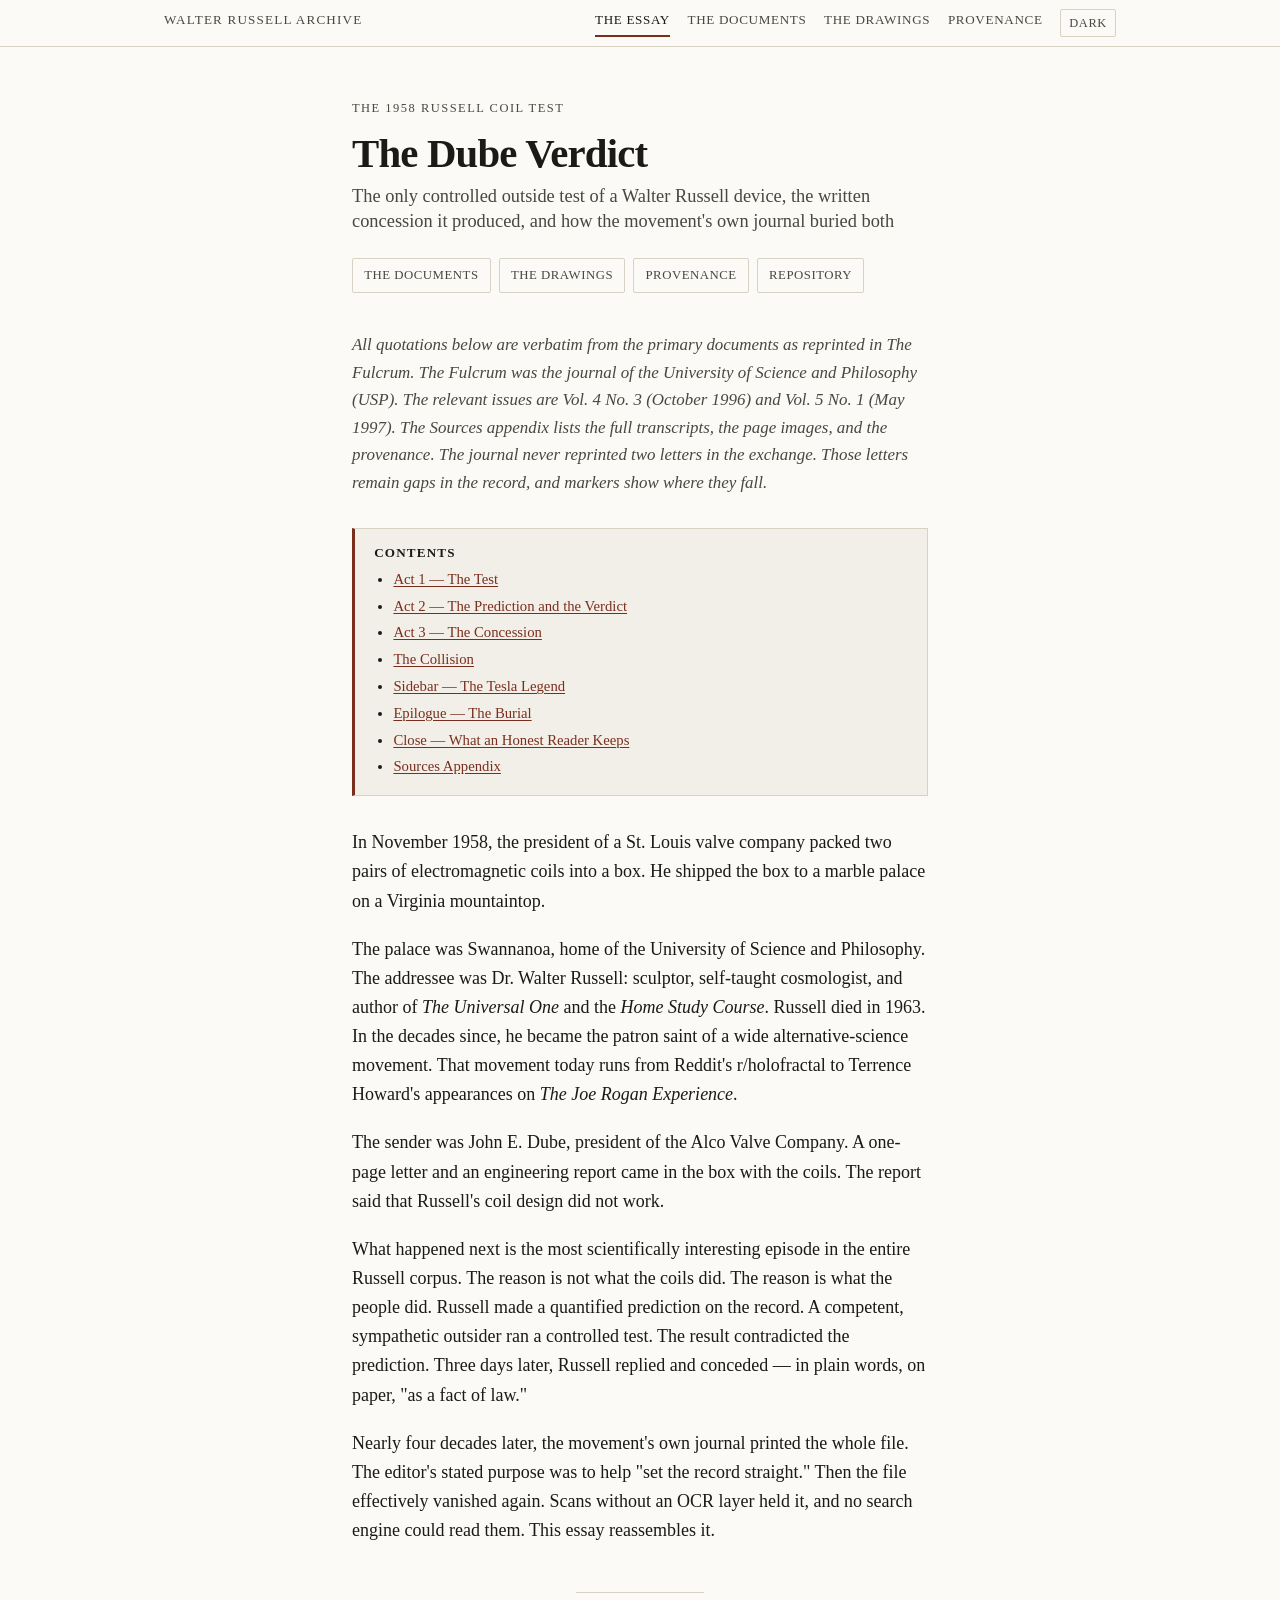
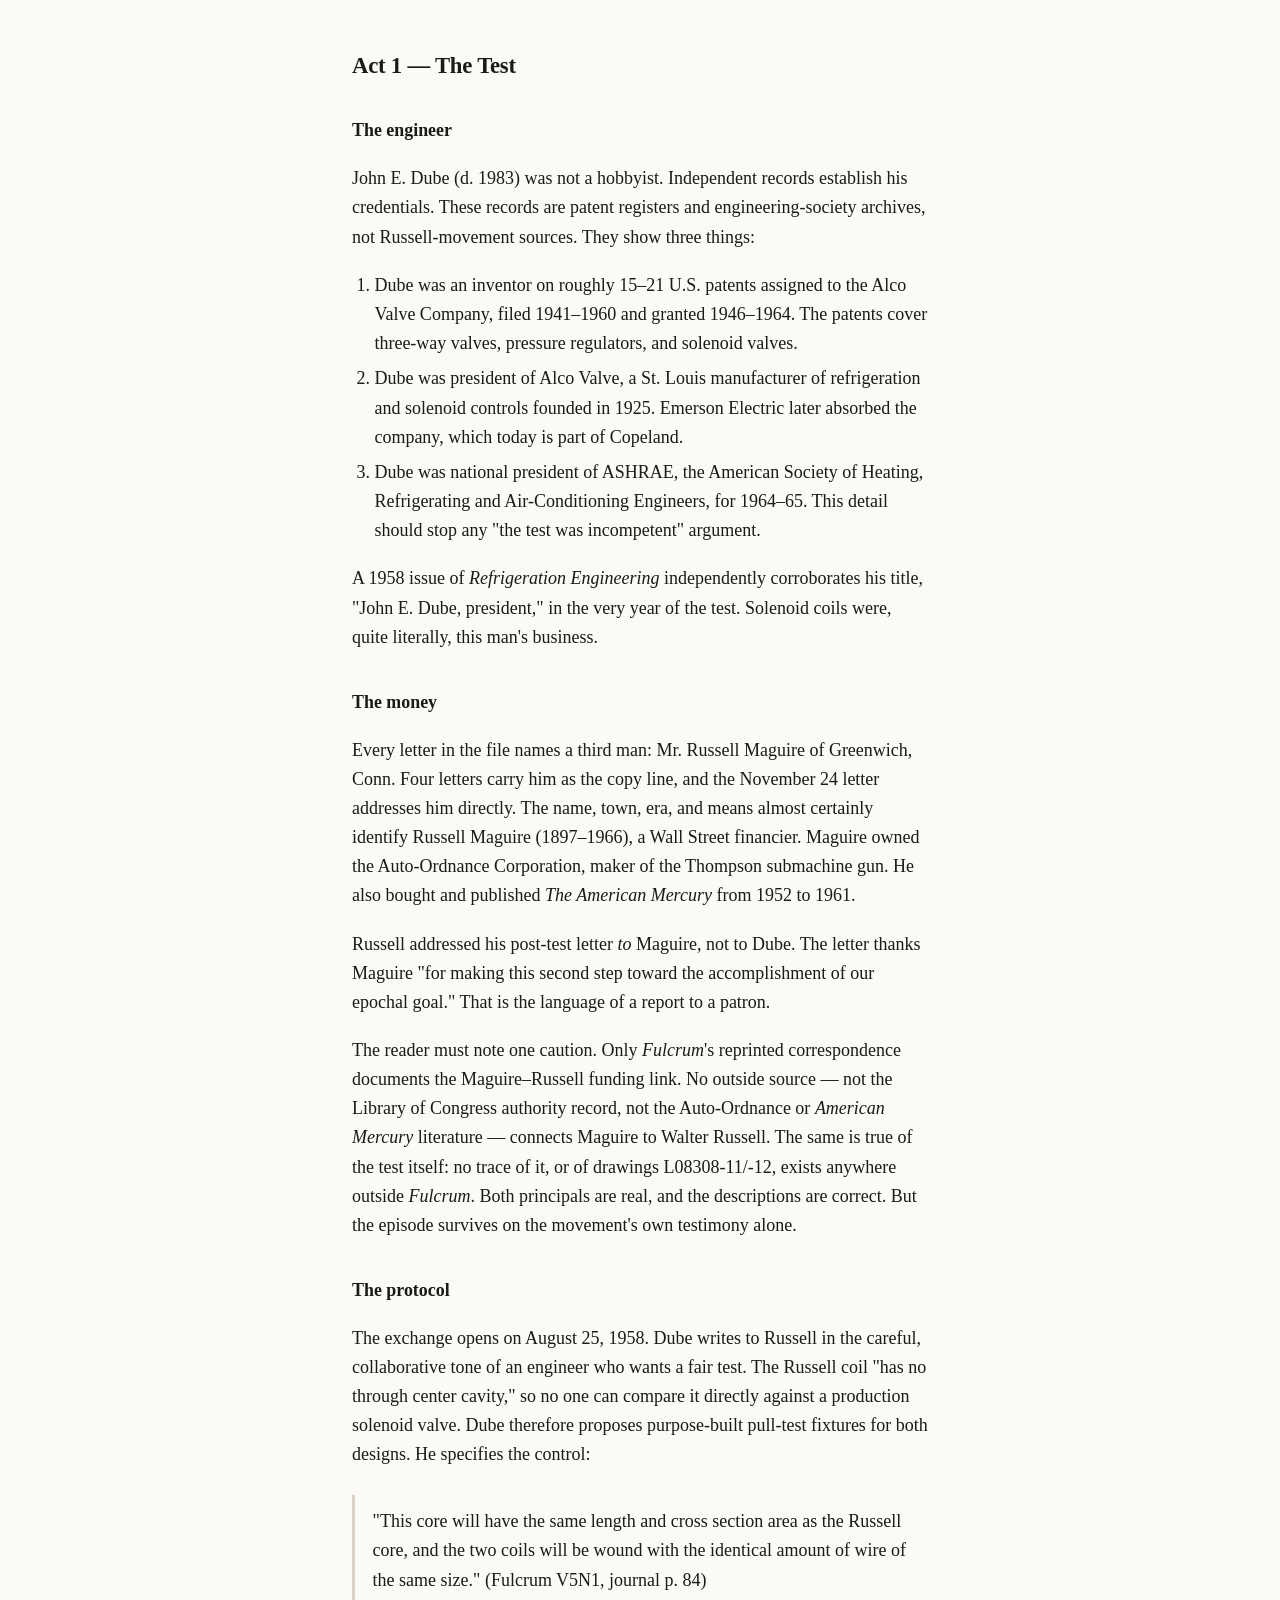
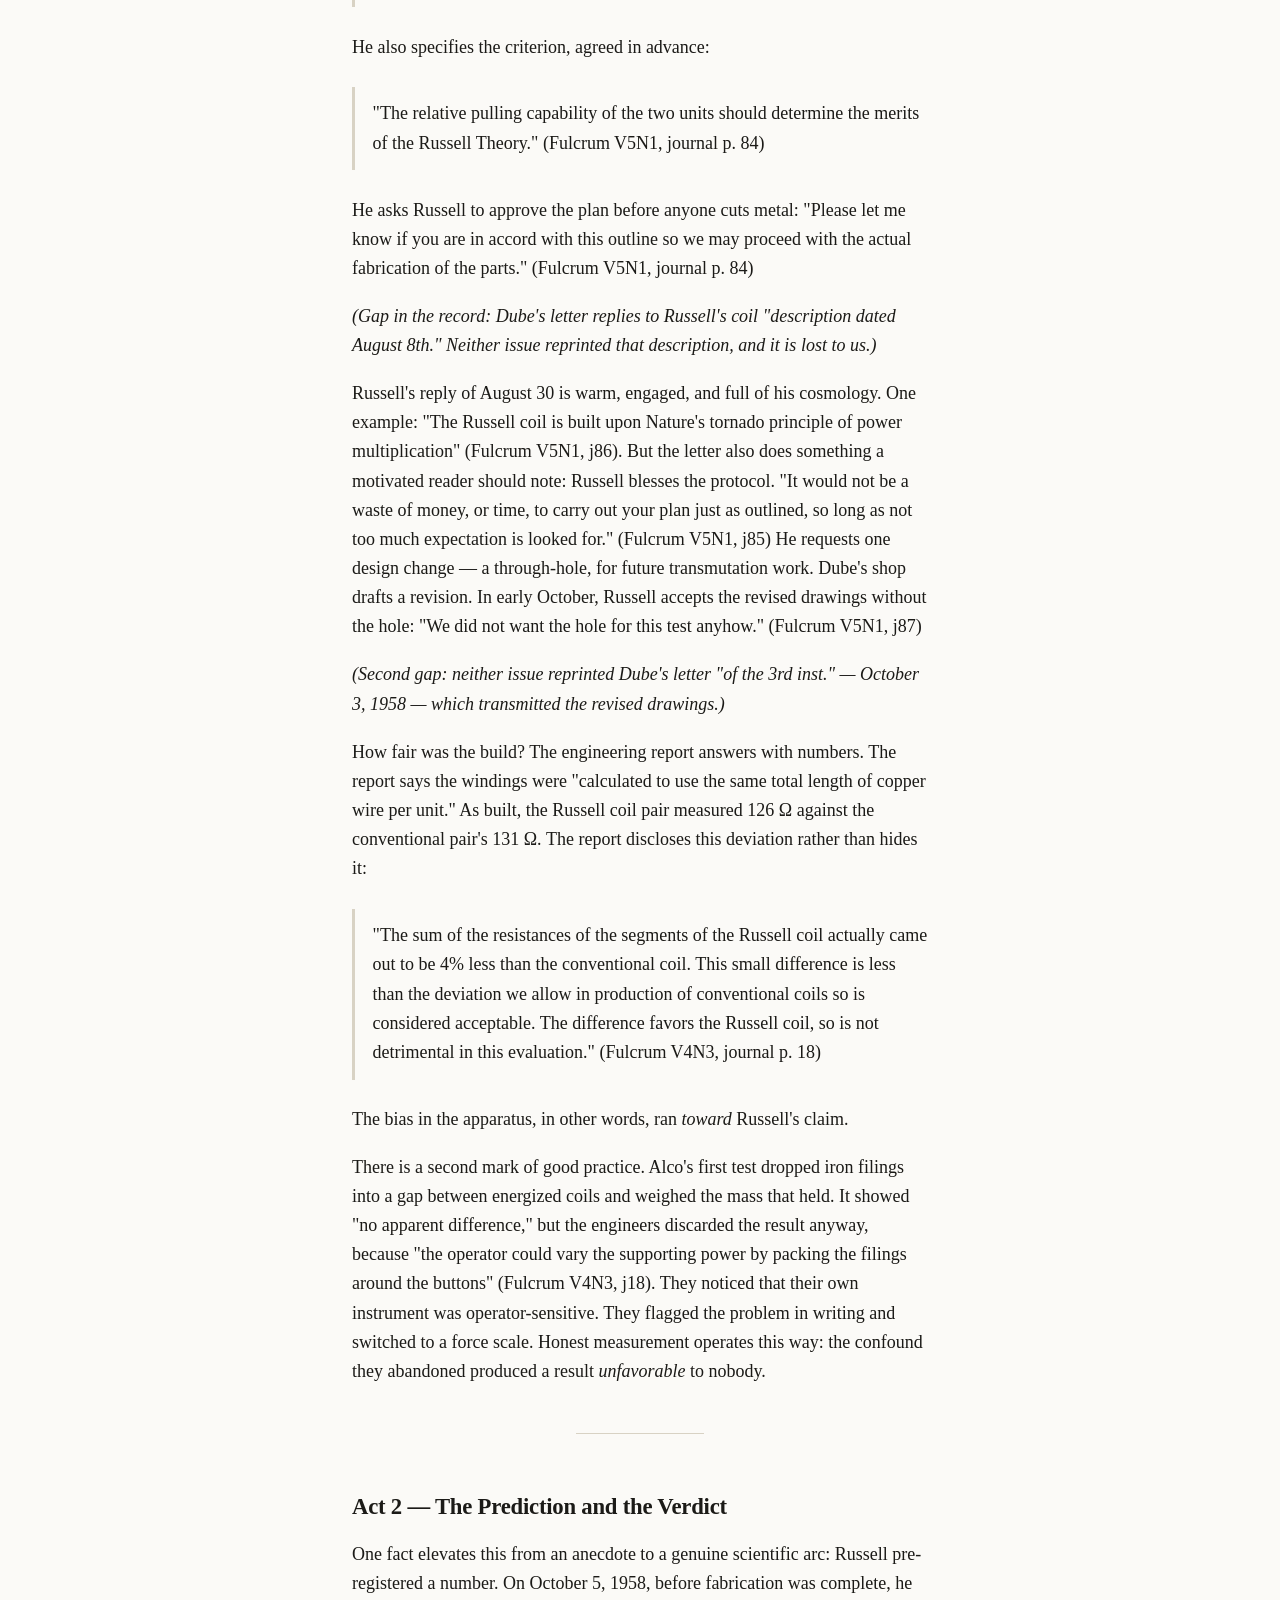
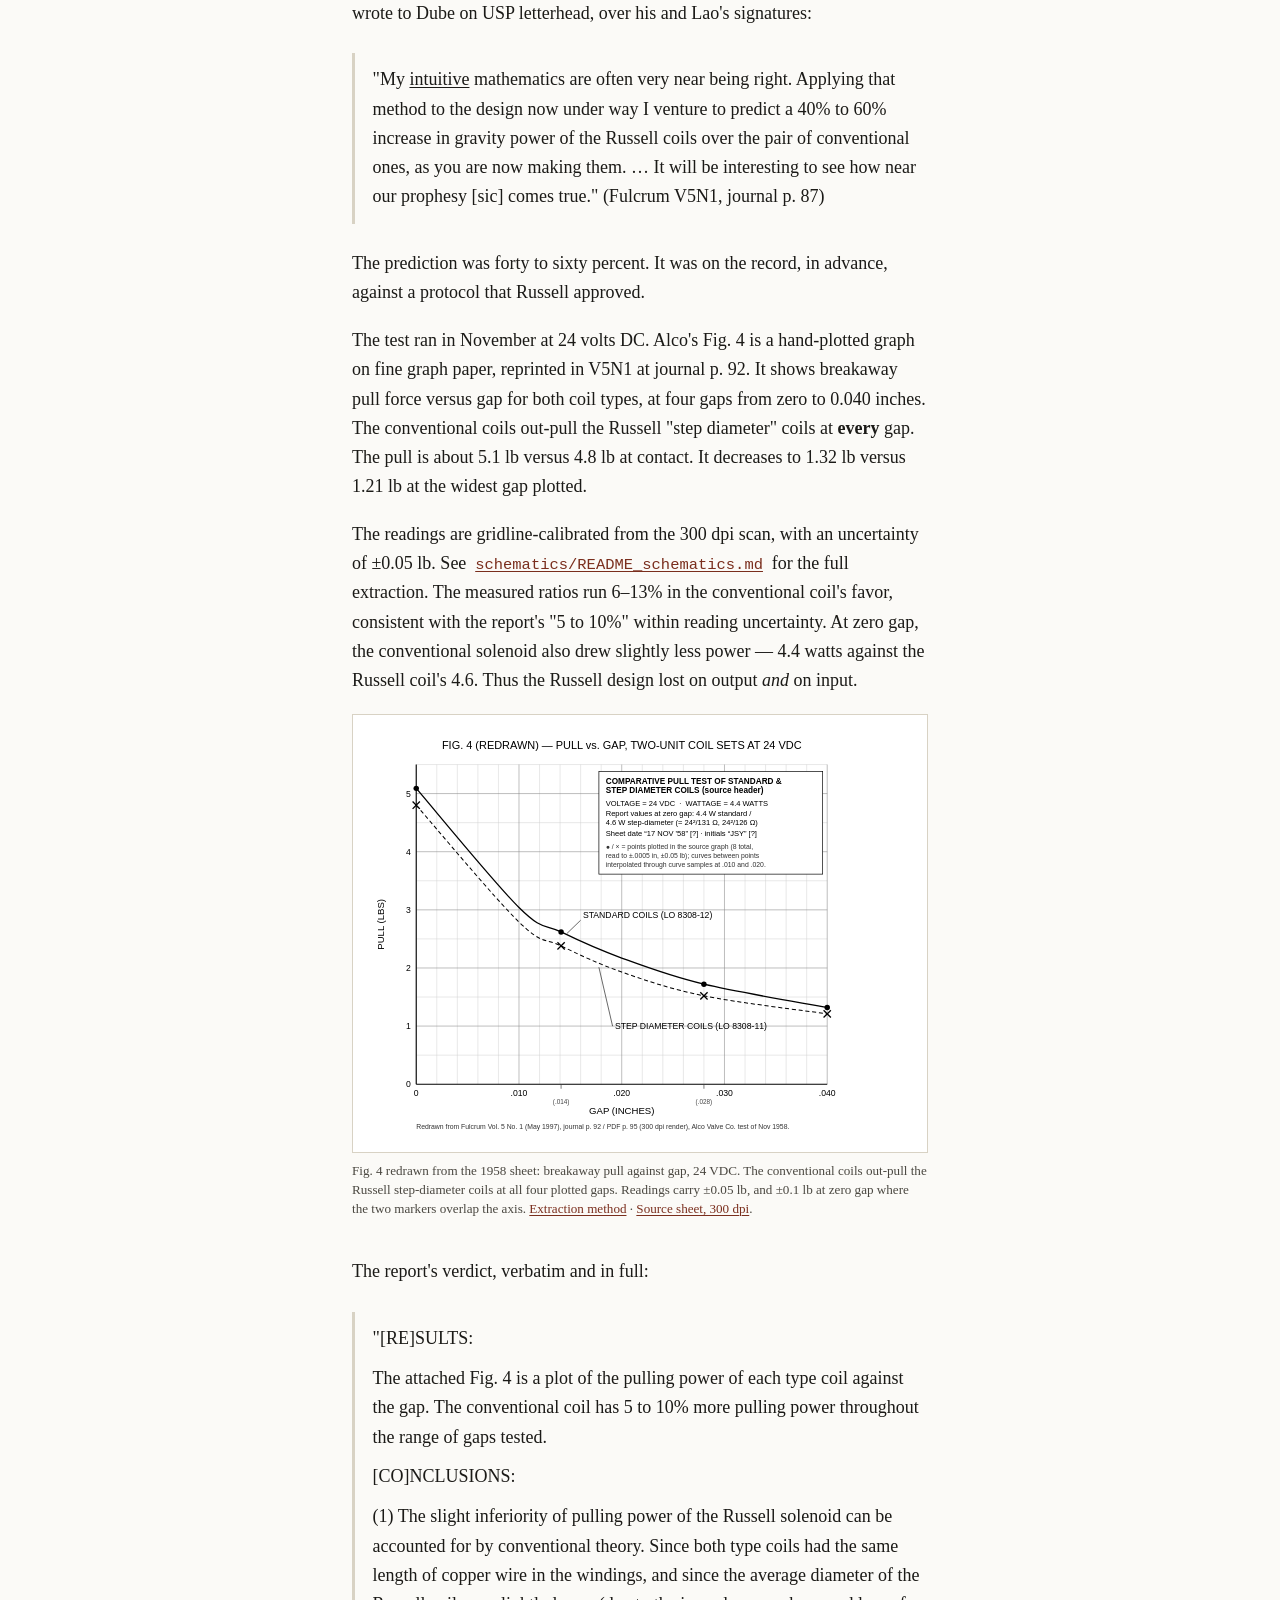
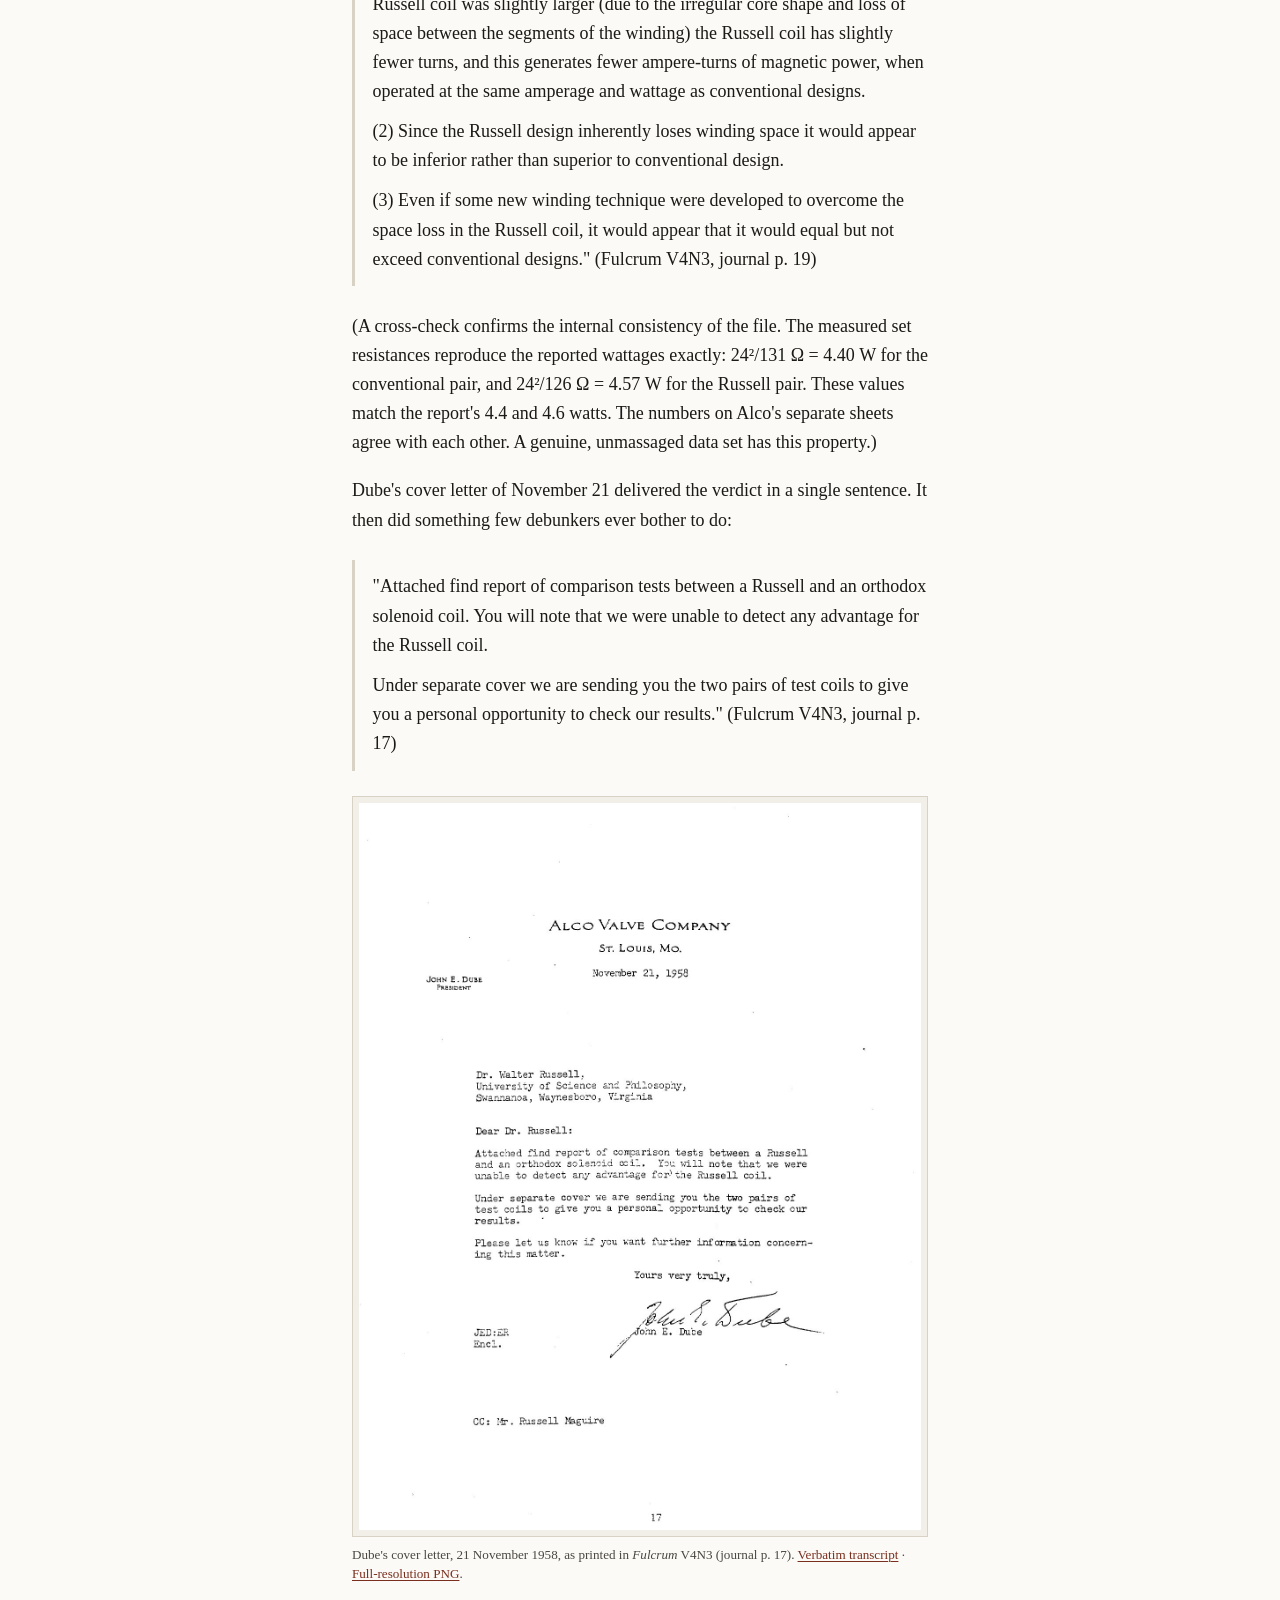
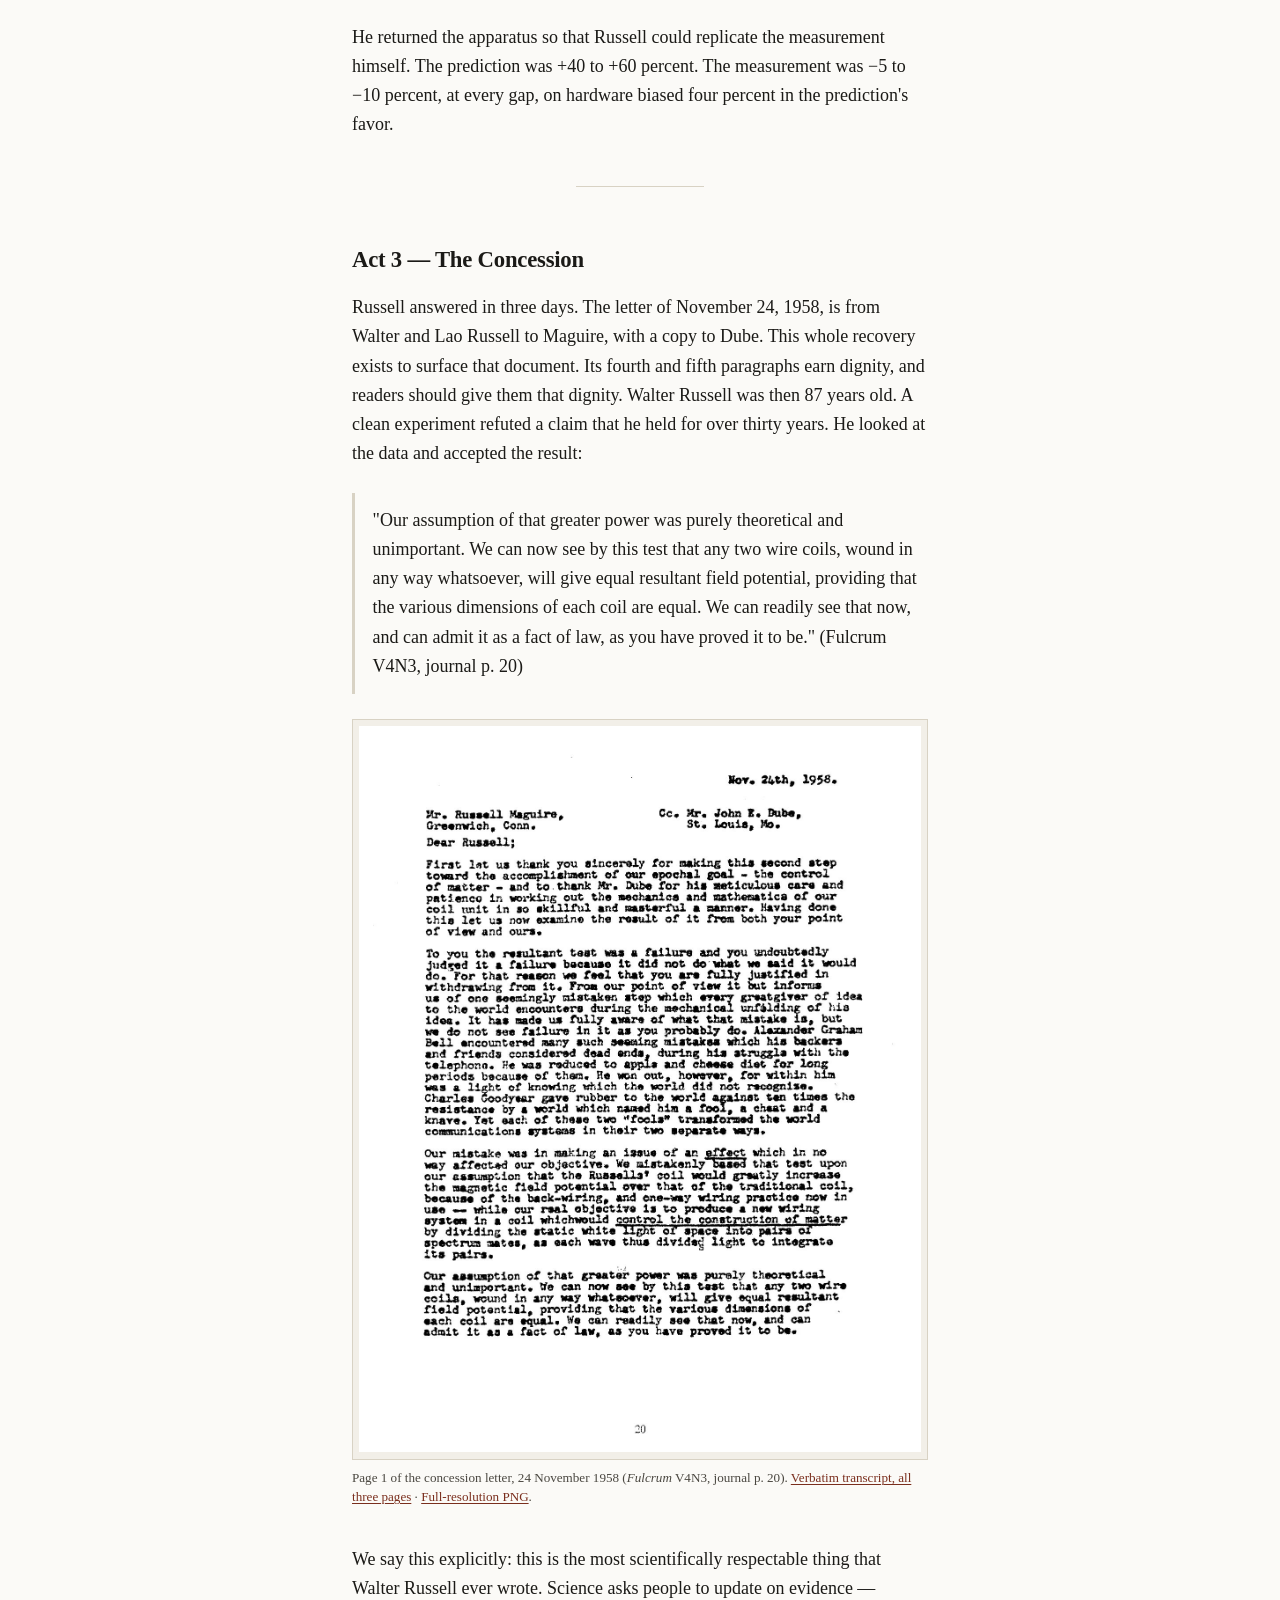
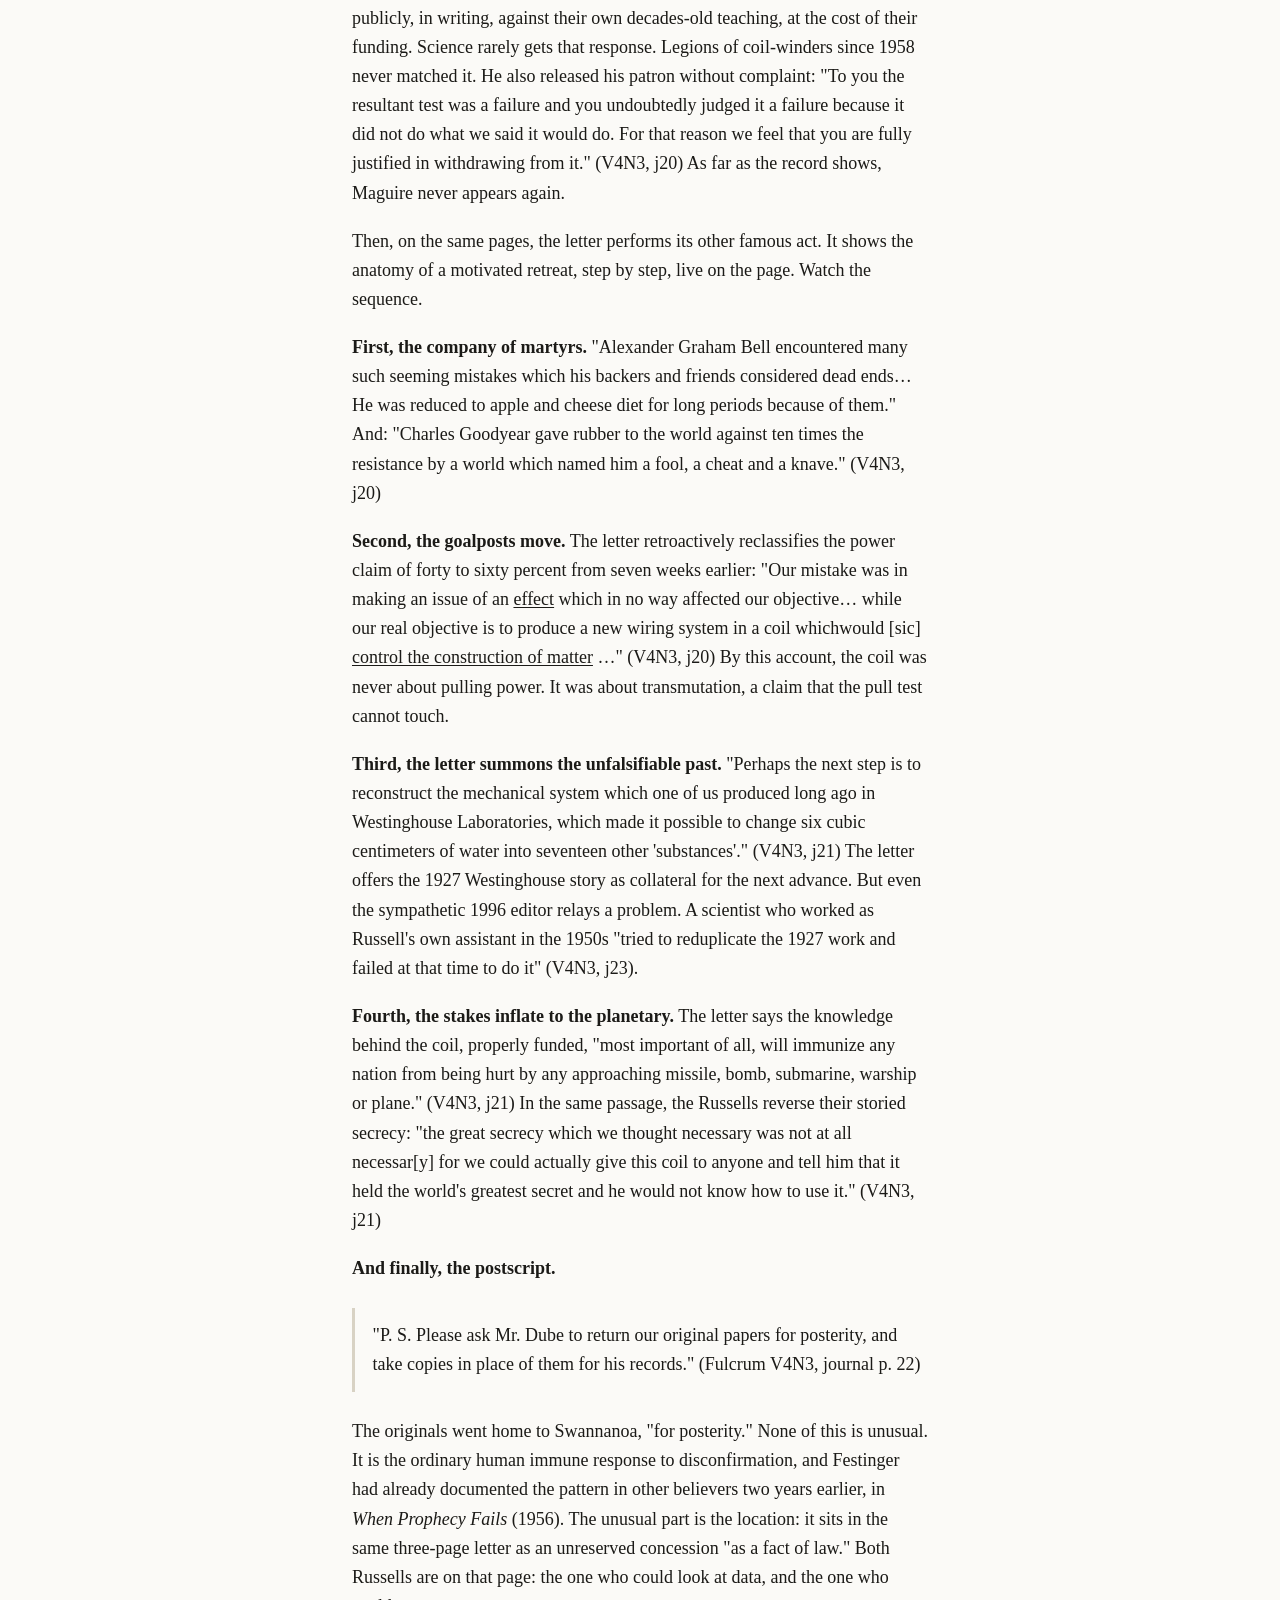
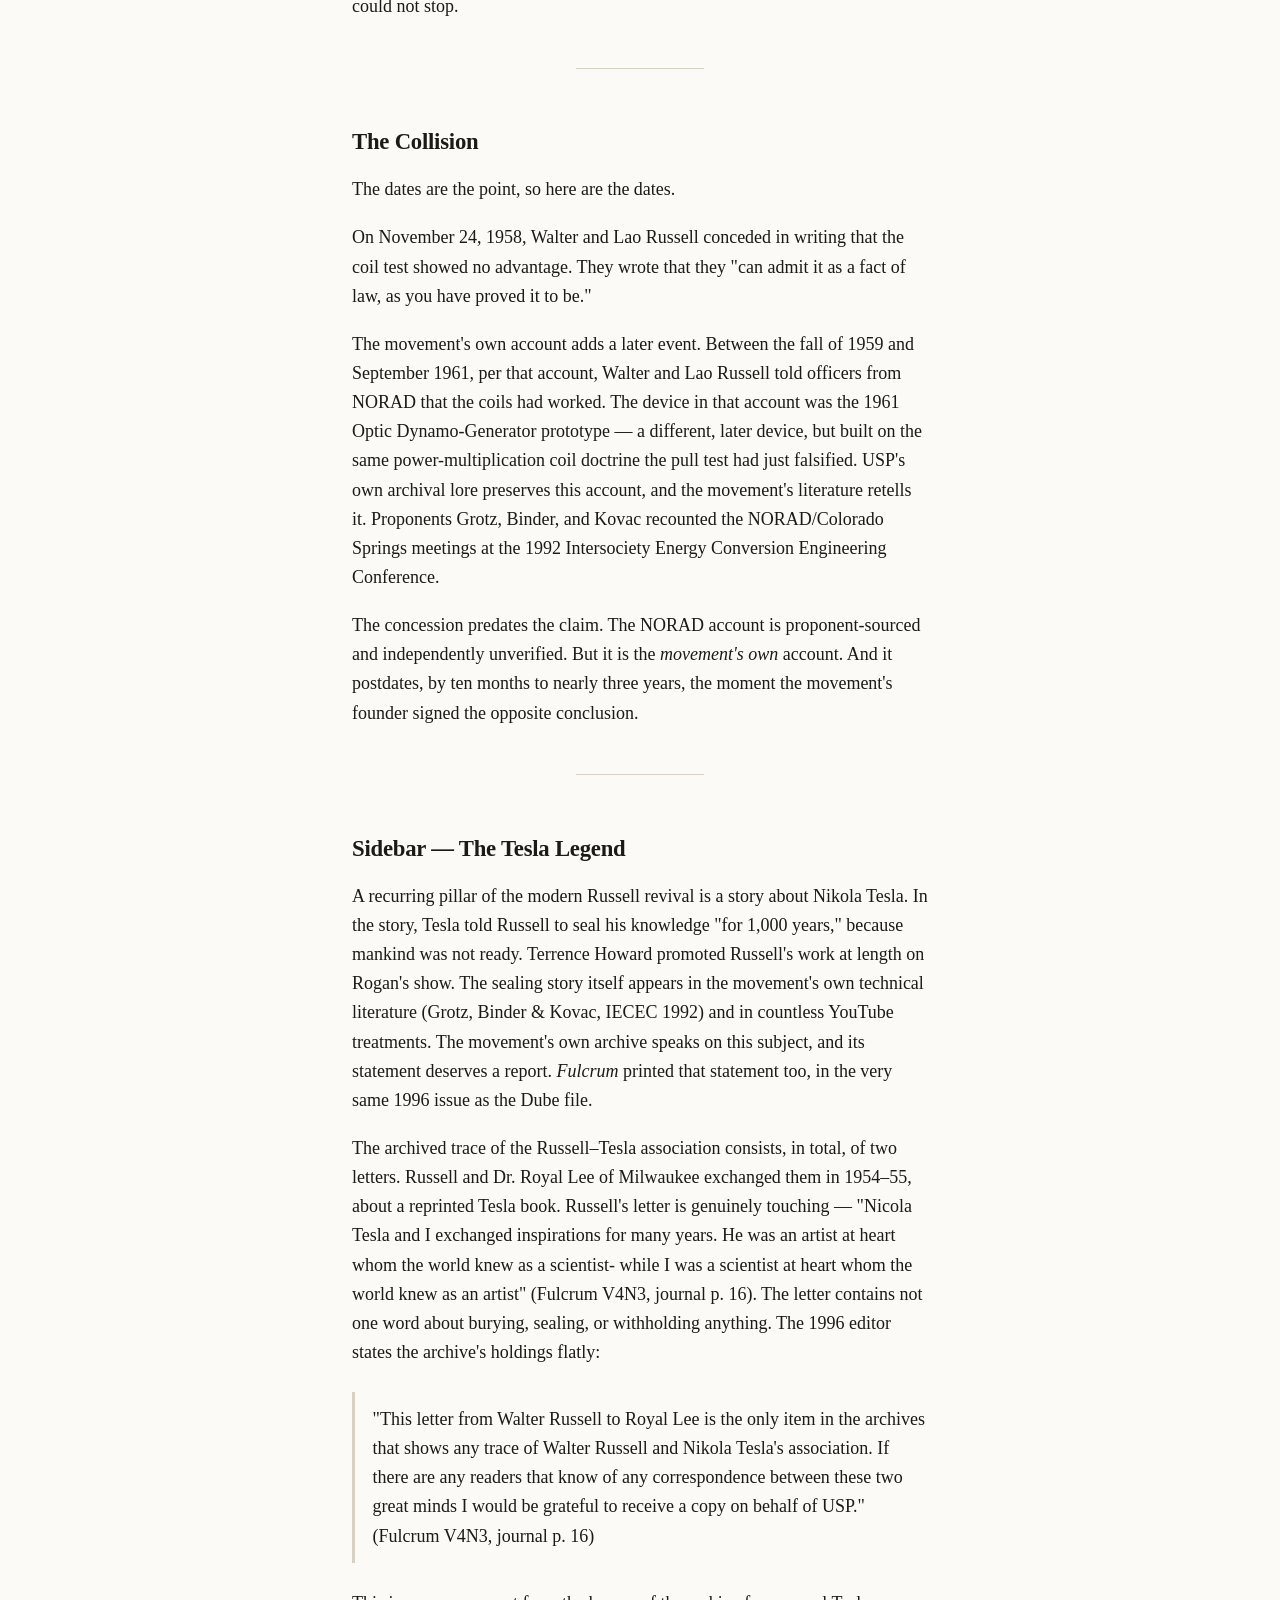
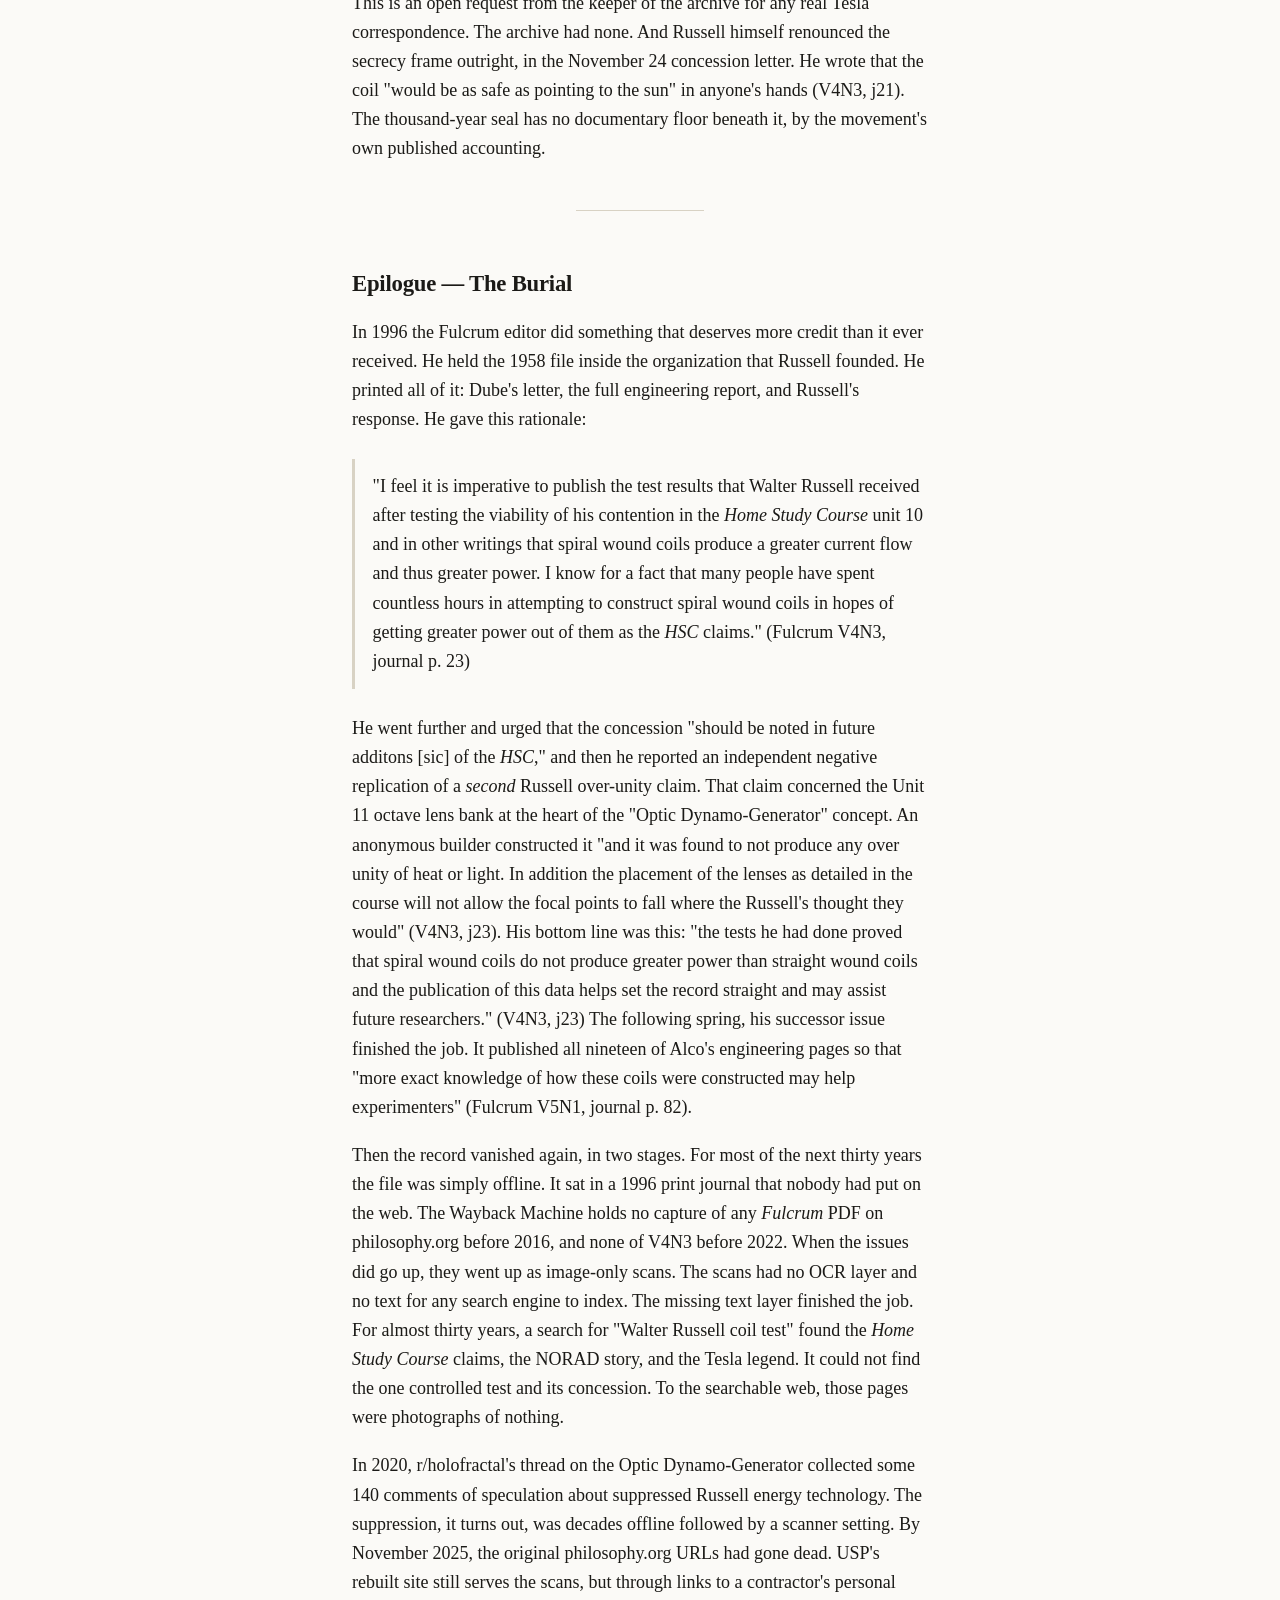
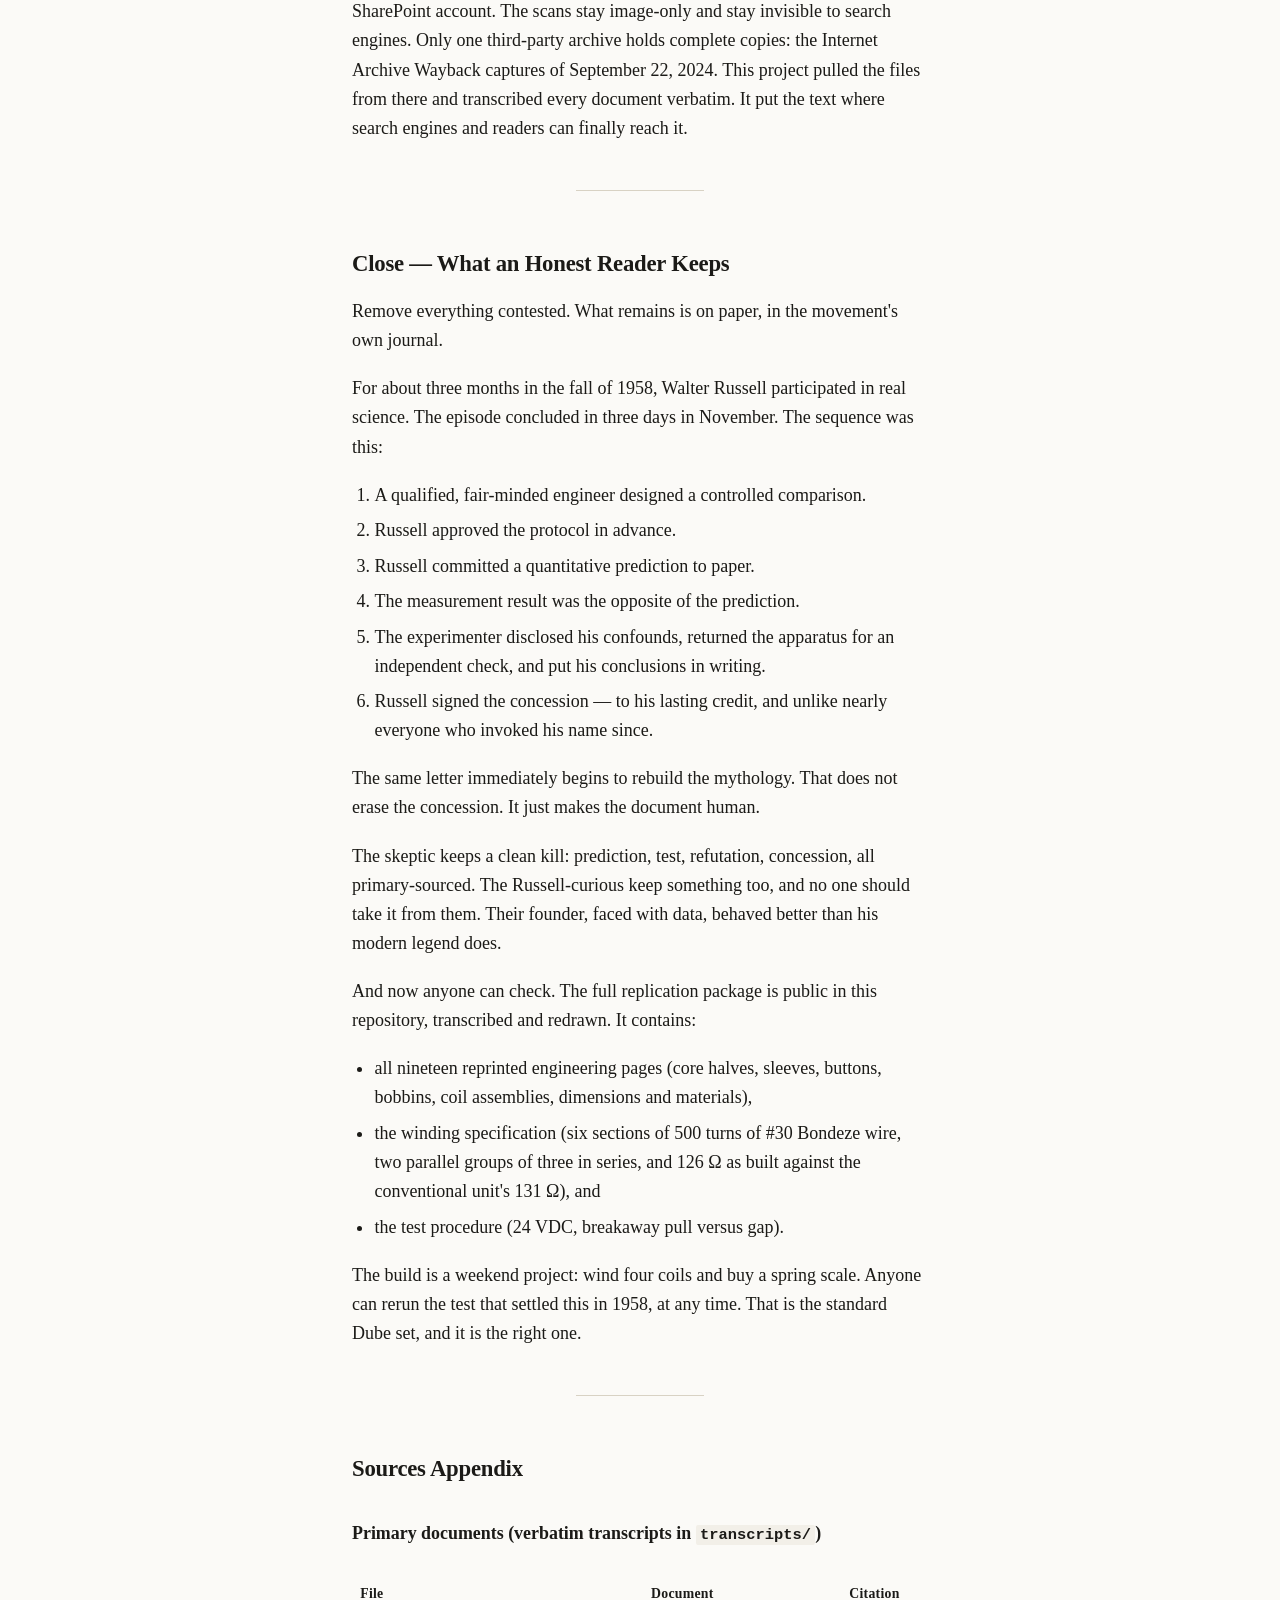
==== commit 9652c73b: "Default to the light theme and add a dark toggle The palette followed the operating system before, s" ====
--- a/docs/index.html
+++ b/docs/index.html
@@ -3,16 +3,18 @@
 <head>
 <meta charset="utf-8">
 <meta name="viewport" content="width=device-width, initial-scale=1">
+<meta name="color-scheme" content="light dark">
 <title>The Dube Verdict — the 1958 Russell coil test</title>
 <meta name="description" content="In 1958 Walter Russell predicted a 40 to 60 percent advantage for his coil design. A controlled test at the Alco Valve Company measured a 5 to 10 percent deficit at every gap, and Russell conceded the result in writing three days later. Complete primary sources.">
-<link rel="canonical" href="https://walter-russell-archive.github.io/russell-coil-dube-verdict/">
+<link rel="canonical" href="https://walterrussellarchive.org/">
 <meta property="og:type" content="article">
 <meta property="og:title" content="The Dube Verdict — the 1958 Russell coil test">
 <meta property="og:description" content="In 1958 Walter Russell predicted a 40 to 60 percent advantage for his coil design. A controlled test at the Alco Valve Company measured a 5 to 10 percent deficit at every gap, and Russell conceded the result in writing three days later. Complete primary sources.">
-<meta property="og:url" content="https://walter-russell-archive.github.io/russell-coil-dube-verdict/">
-<meta property="og:image" content="https://walter-russell-archive.github.io/russell-coil-dube-verdict/scans/v4n3_d-23.jpg">
+<meta property="og:url" content="https://walterrussellarchive.org/">
+<meta property="og:image" content="https://walterrussellarchive.org/scans/v4n3_d-23.jpg">
 <meta name="twitter:card" content="summary_large_image">
 <link rel="stylesheet" href="assets/site.css">
+<script>document.documentElement.classList.add("js");try{var t=localStorage.getItem("theme");if(t==="dark"||t==="light")document.documentElement.dataset.theme=t;}catch(e){}</script>
 </head>
 <body>
 <header class="masthead">
@@ -23,6 +25,7 @@
       <a href="evidence.html">The documents</a>
       <a href="schematics.html">The drawings</a>
       <a href="provenance.html">Provenance</a>
+      <button class="theme-toggle" type="button" data-theme-toggle aria-pressed="false">Dark</button>
     </nav>
   </div>
 </header>
--- a/docs/assets/site.css
+++ b/docs/assets/site.css
@@ -1,5 +1,7 @@
 /* The Dube Verdict — static site styles. No framework, no web fonts. */
 
+/* Light is the default. Dark applies only when a reader asks for it, through the
+   masthead toggle, which stores the choice in localStorage. */
 :root {
   --bg: #fbfaf7;
   --bg-sunk: #f2efe8;
@@ -9,18 +11,18 @@
   --accent: #7a2e1d;
   --accent-soft: #f0e5df;
   --measure: 36rem;
-}
-
-@media (prefers-color-scheme: dark) {
-  :root {
-    --bg: #16171a;
-    --bg-sunk: #1e2024;
-    --ink: #e7e4dd;
-    --ink-soft: #a9a49a;
-    --rule: #363a40;
-    --accent: #e0866c;
-    --accent-soft: #2a2320;
-  }
+  color-scheme: light;
+}
+
+html[data-theme="dark"] {
+  --bg: #16171a;
+  --bg-sunk: #1e2024;
+  --ink: #e7e4dd;
+  --ink-soft: #a9a49a;
+  --rule: #363a40;
+  --accent: #e0866c;
+  --accent-soft: #2a2320;
+  color-scheme: dark;
 }
 
 * { box-sizing: border-box; }
@@ -80,6 +82,24 @@
   color: var(--ink-soft);
 }
 .masthead nav a[aria-current="page"] { color: var(--ink); border-bottom: 2px solid var(--accent); }
+
+/* The toggle needs a script to work, so it appears only when scripting runs. */
+.theme-toggle { display: none; }
+html.js .theme-toggle { display: inline-block; }
+.theme-toggle {
+  font: inherit;
+  font-size: 0.78rem;
+  letter-spacing: 0.05em;
+  text-transform: uppercase;
+  color: var(--ink-soft);
+  background: transparent;
+  border: 1px solid var(--rule);
+  border-radius: 2px;
+  padding: 0.18rem 0.5rem;
+  cursor: pointer;
+}
+.theme-toggle:hover { color: var(--accent); border-color: var(--accent); }
+.theme-toggle:focus-visible { outline: 2px solid var(--accent); outline-offset: 2px; }
 
 main { max-width: 62rem; margin: 0 auto; padding: 0 1.25rem 5rem; }
 
@@ -381,6 +401,17 @@
 }
 
 @media print {
+  /* Print on paper, whichever theme the reader is using on screen. */
+  :root, html[data-theme="dark"] {
+    --bg: #fff;
+    --bg-sunk: #f4f4f4;
+    --ink: #000;
+    --ink-soft: #333;
+    --rule: #bbb;
+    --accent: #000;
+    --accent-soft: transparent;
+    color-scheme: light;
+  }
   .masthead, #lightbox, .toolbar { display: none; }
   body { background: #fff; color: #000; font-size: 11pt; }
   .doc-body { grid-template-columns: 1fr; }
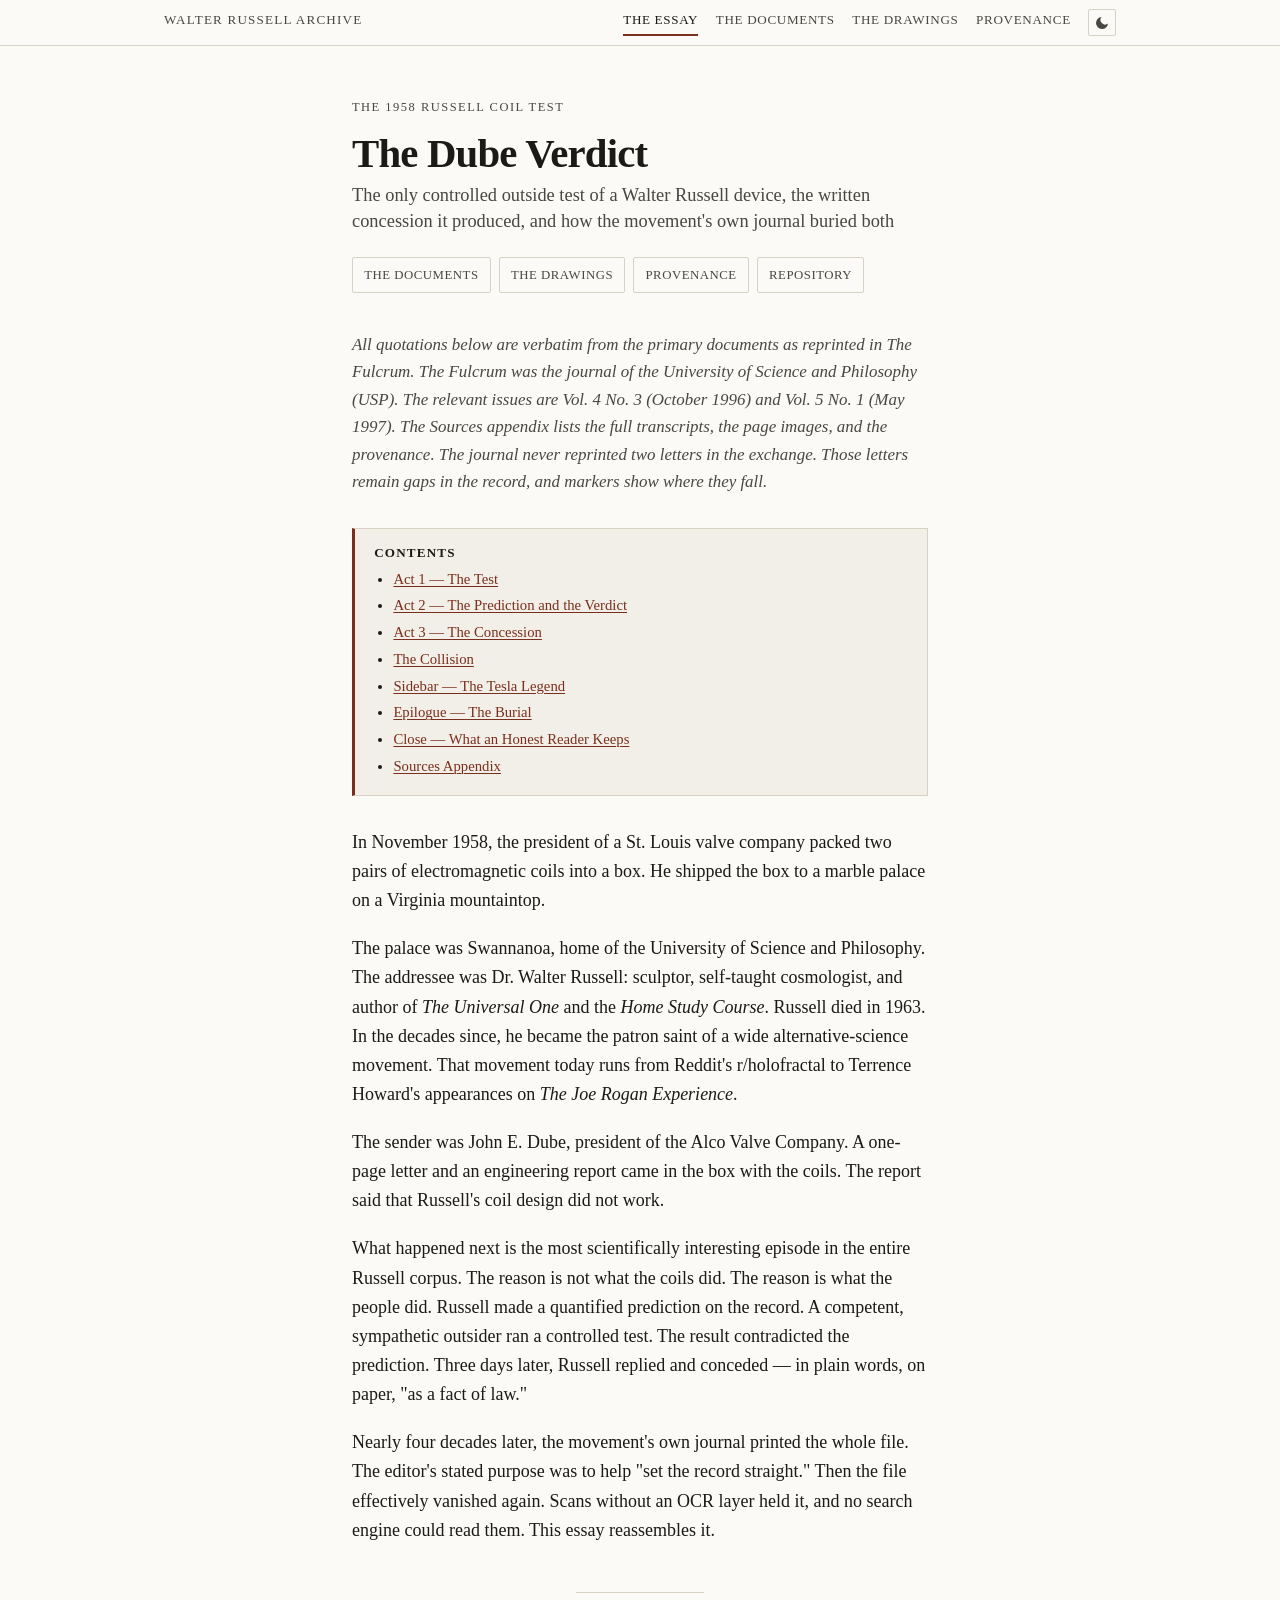
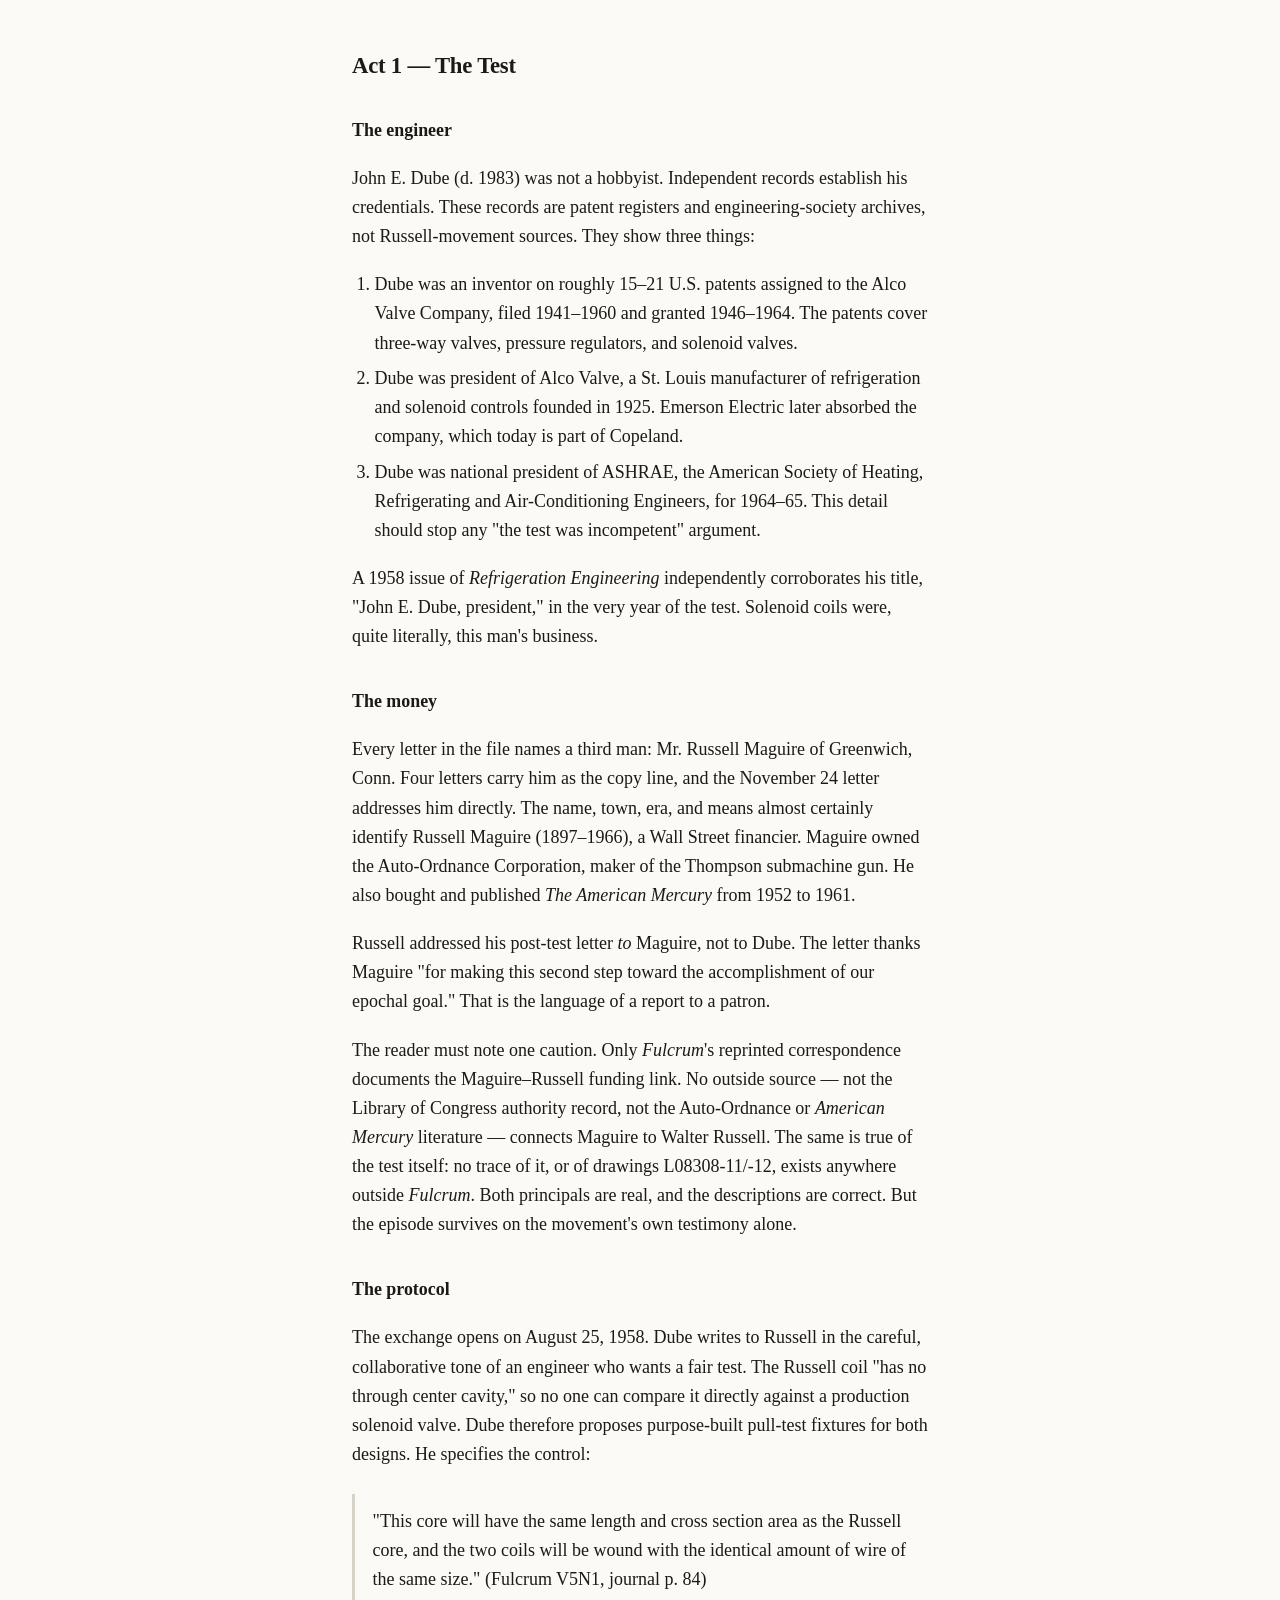
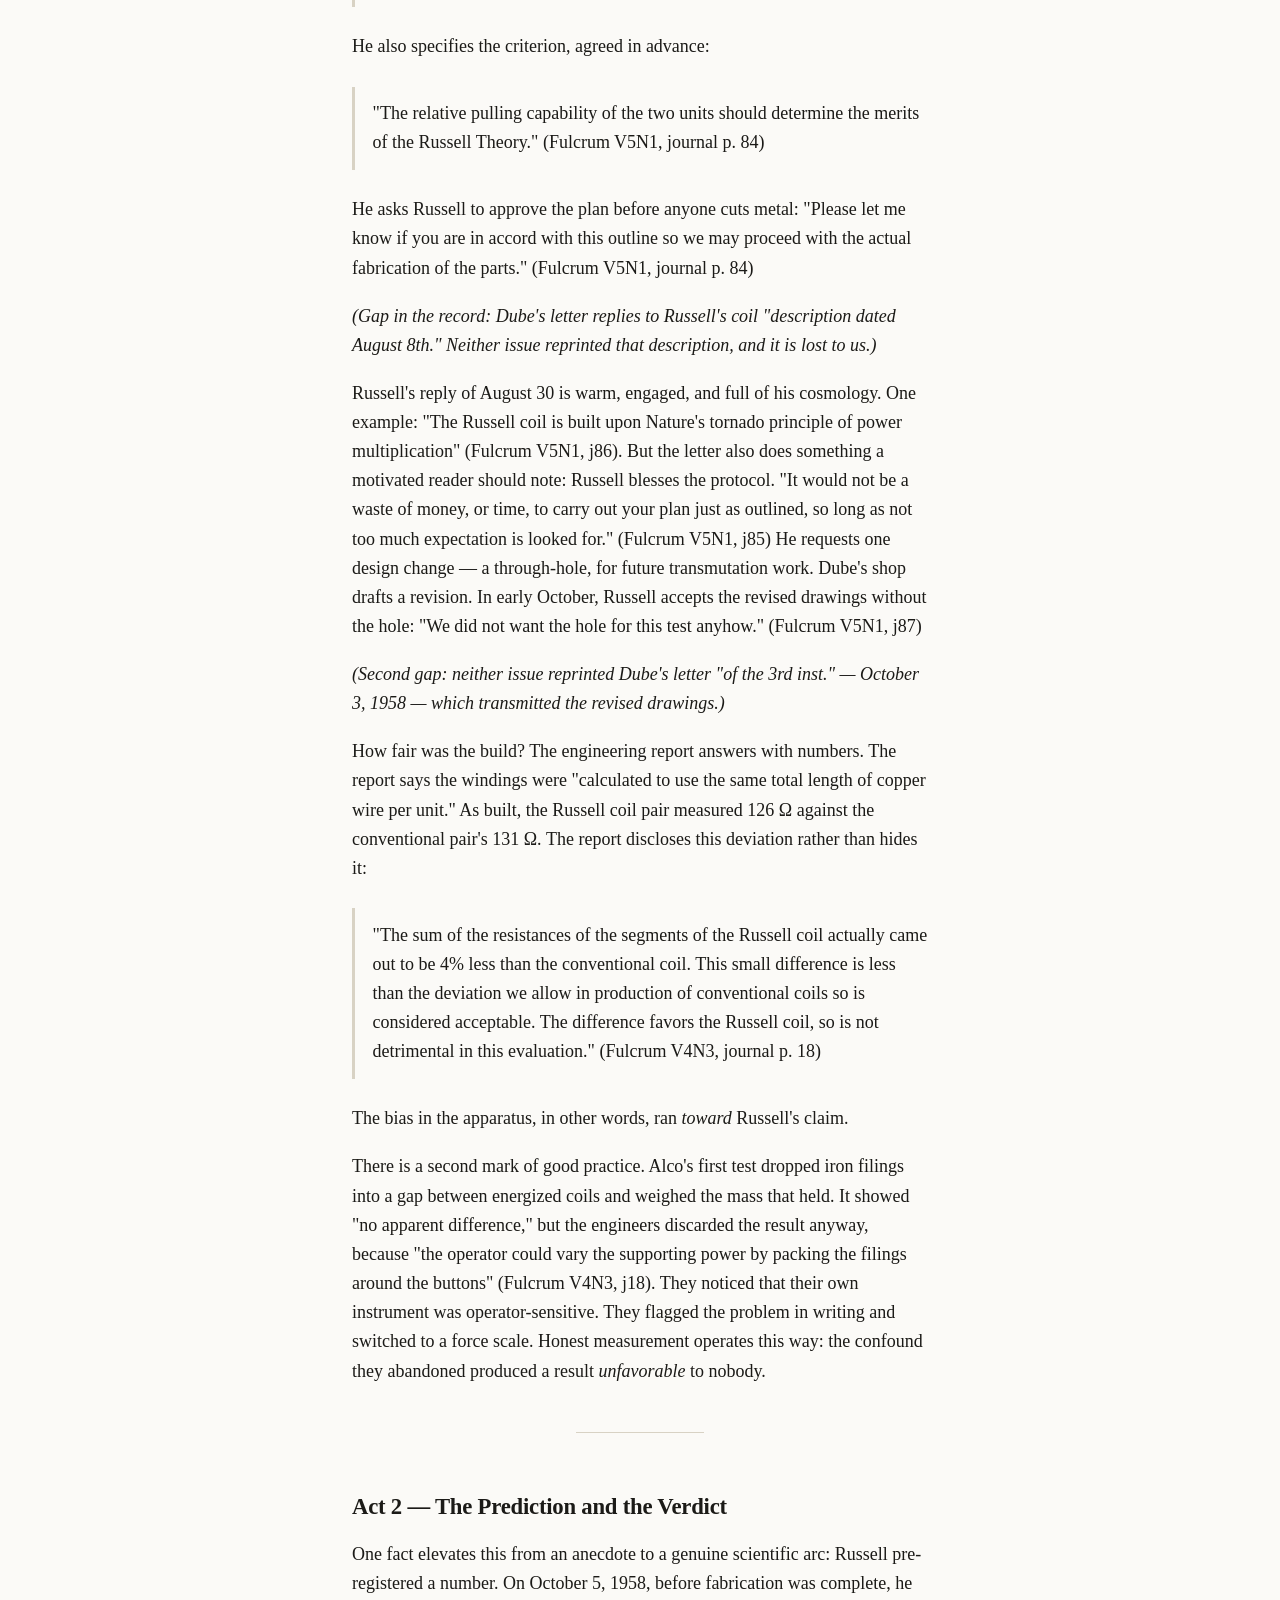
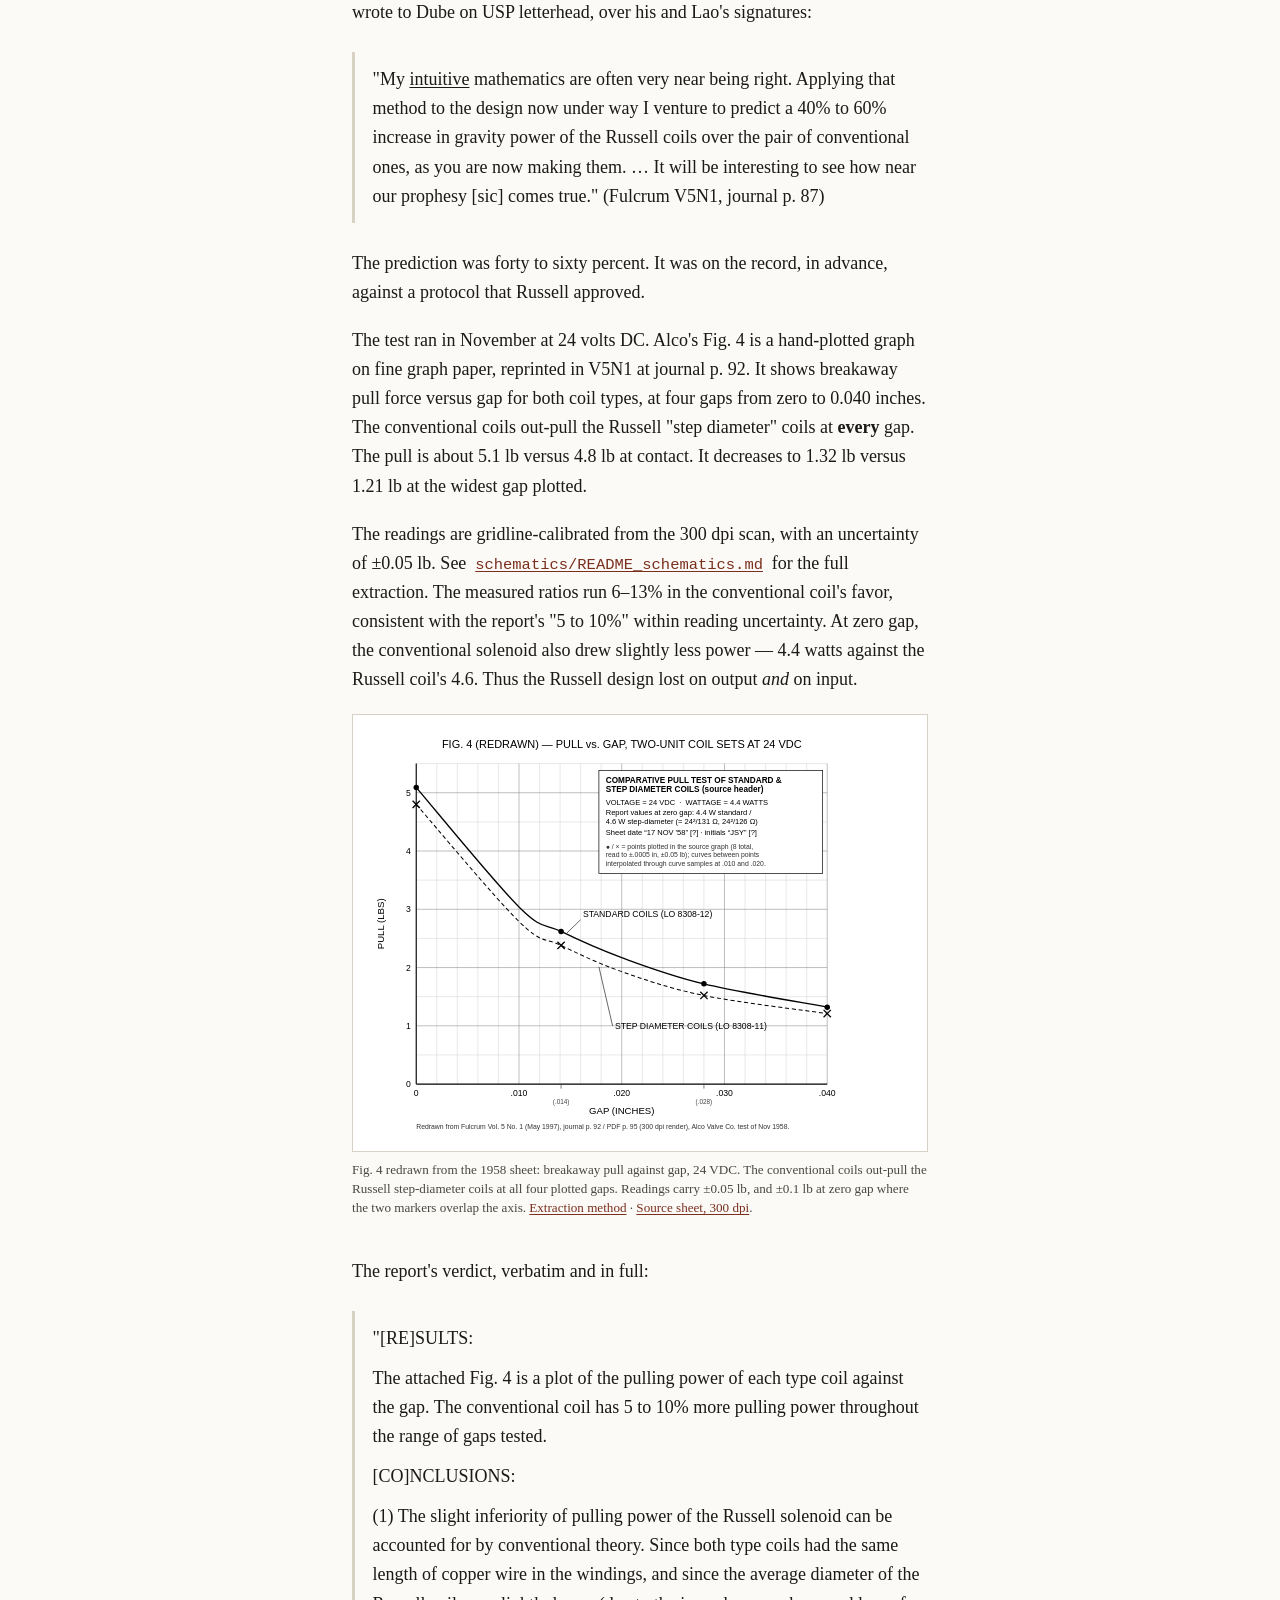
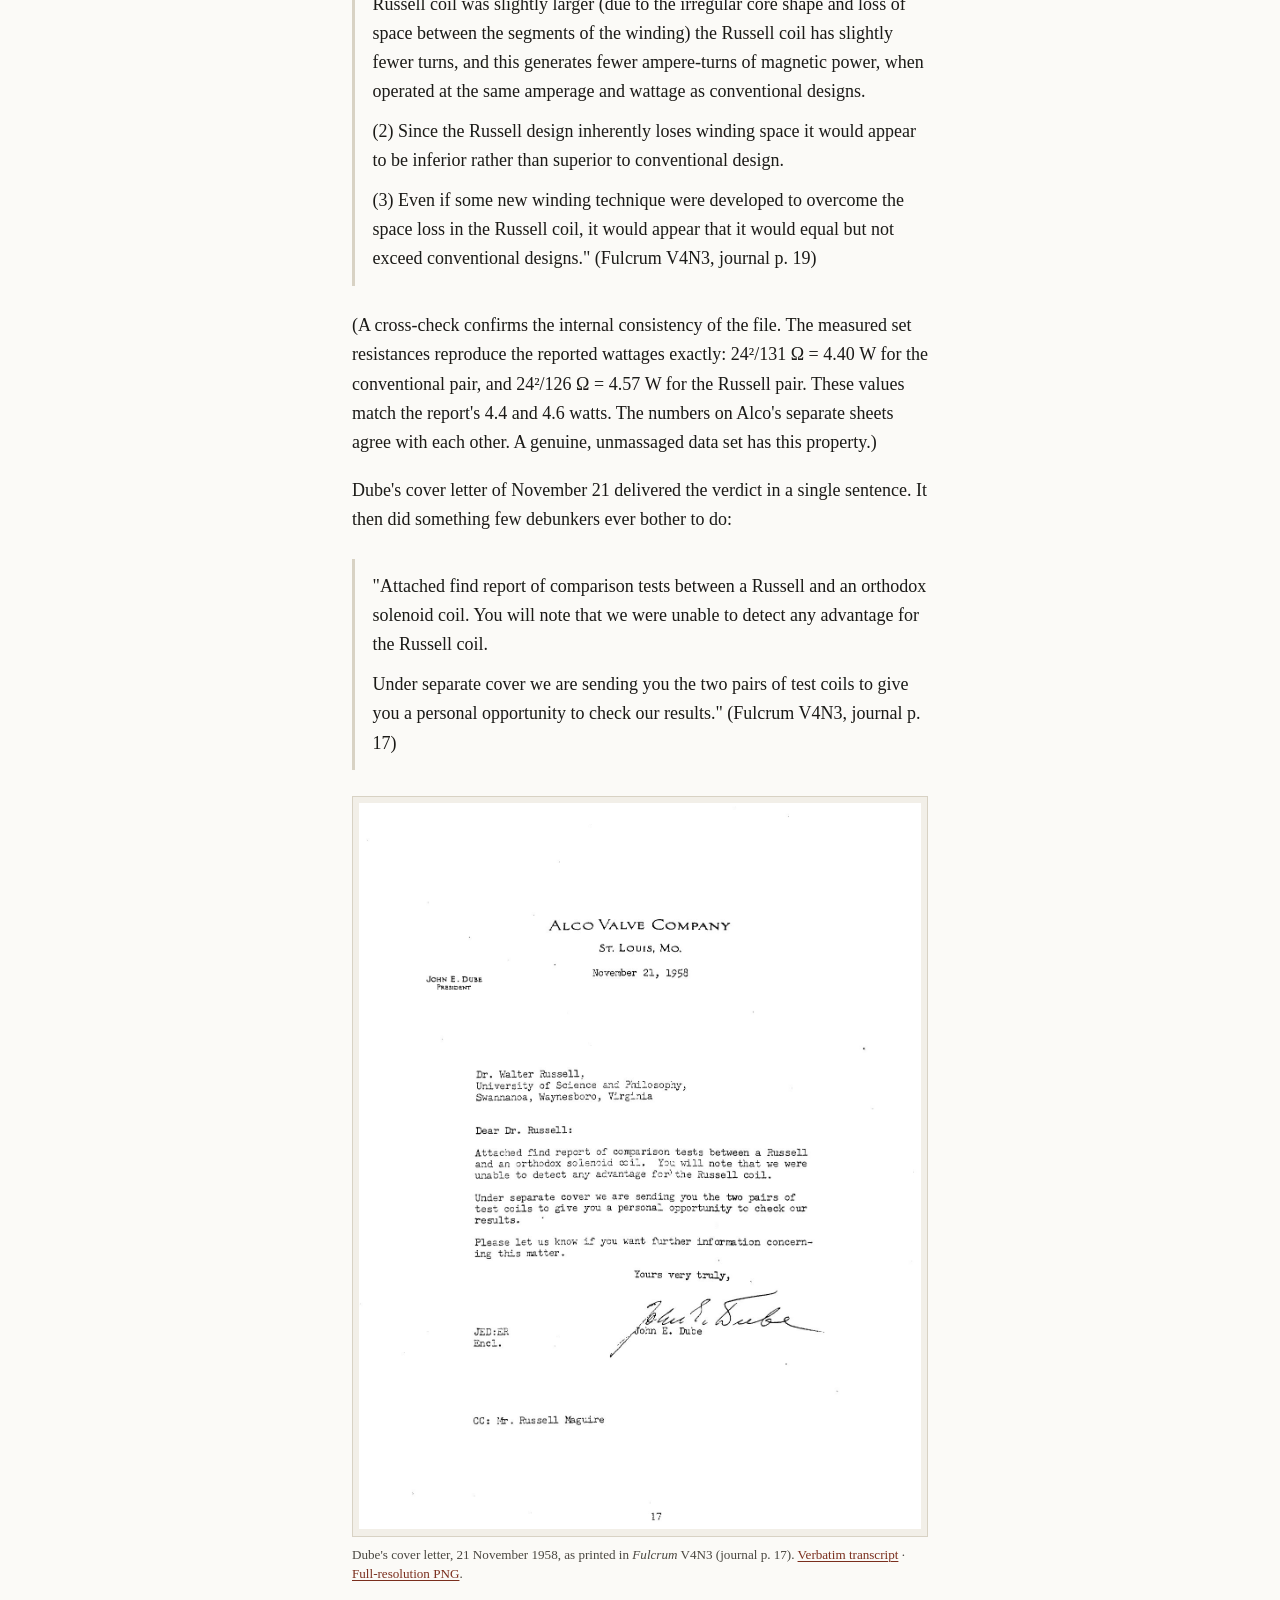
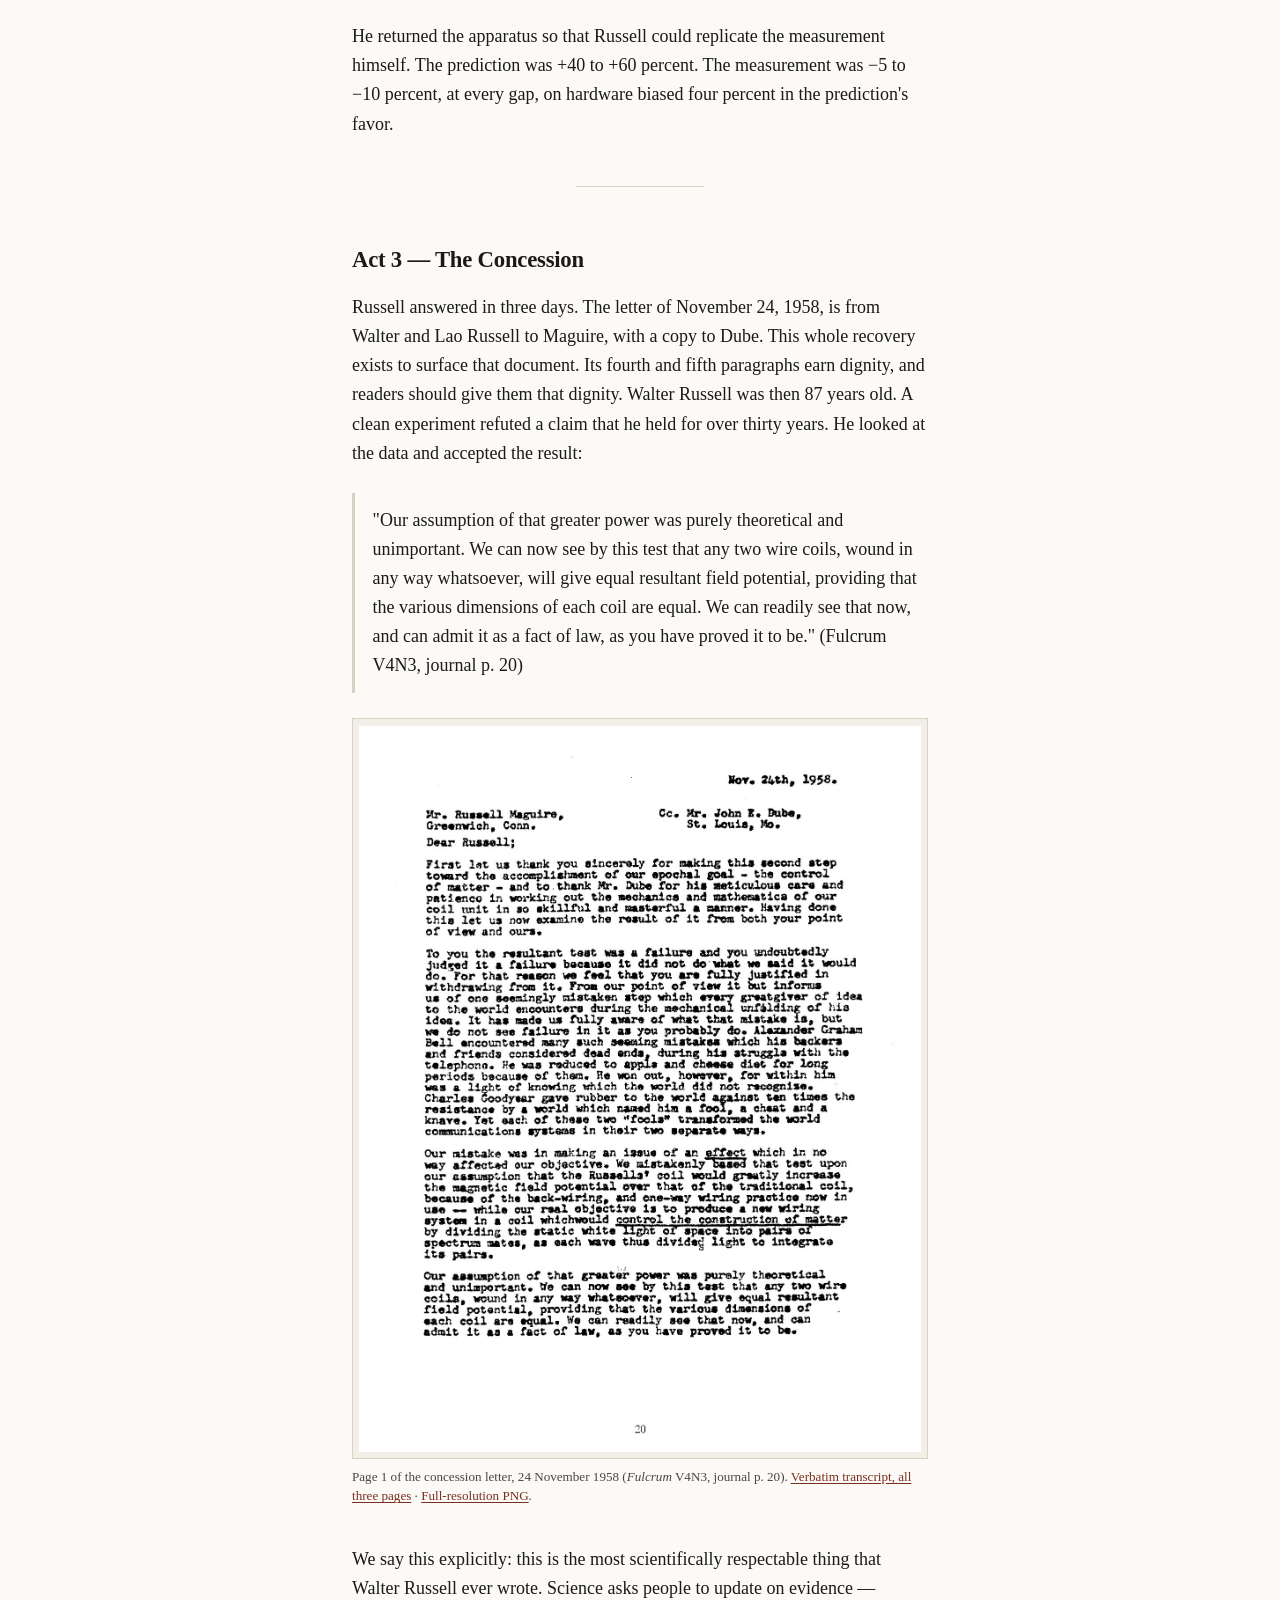
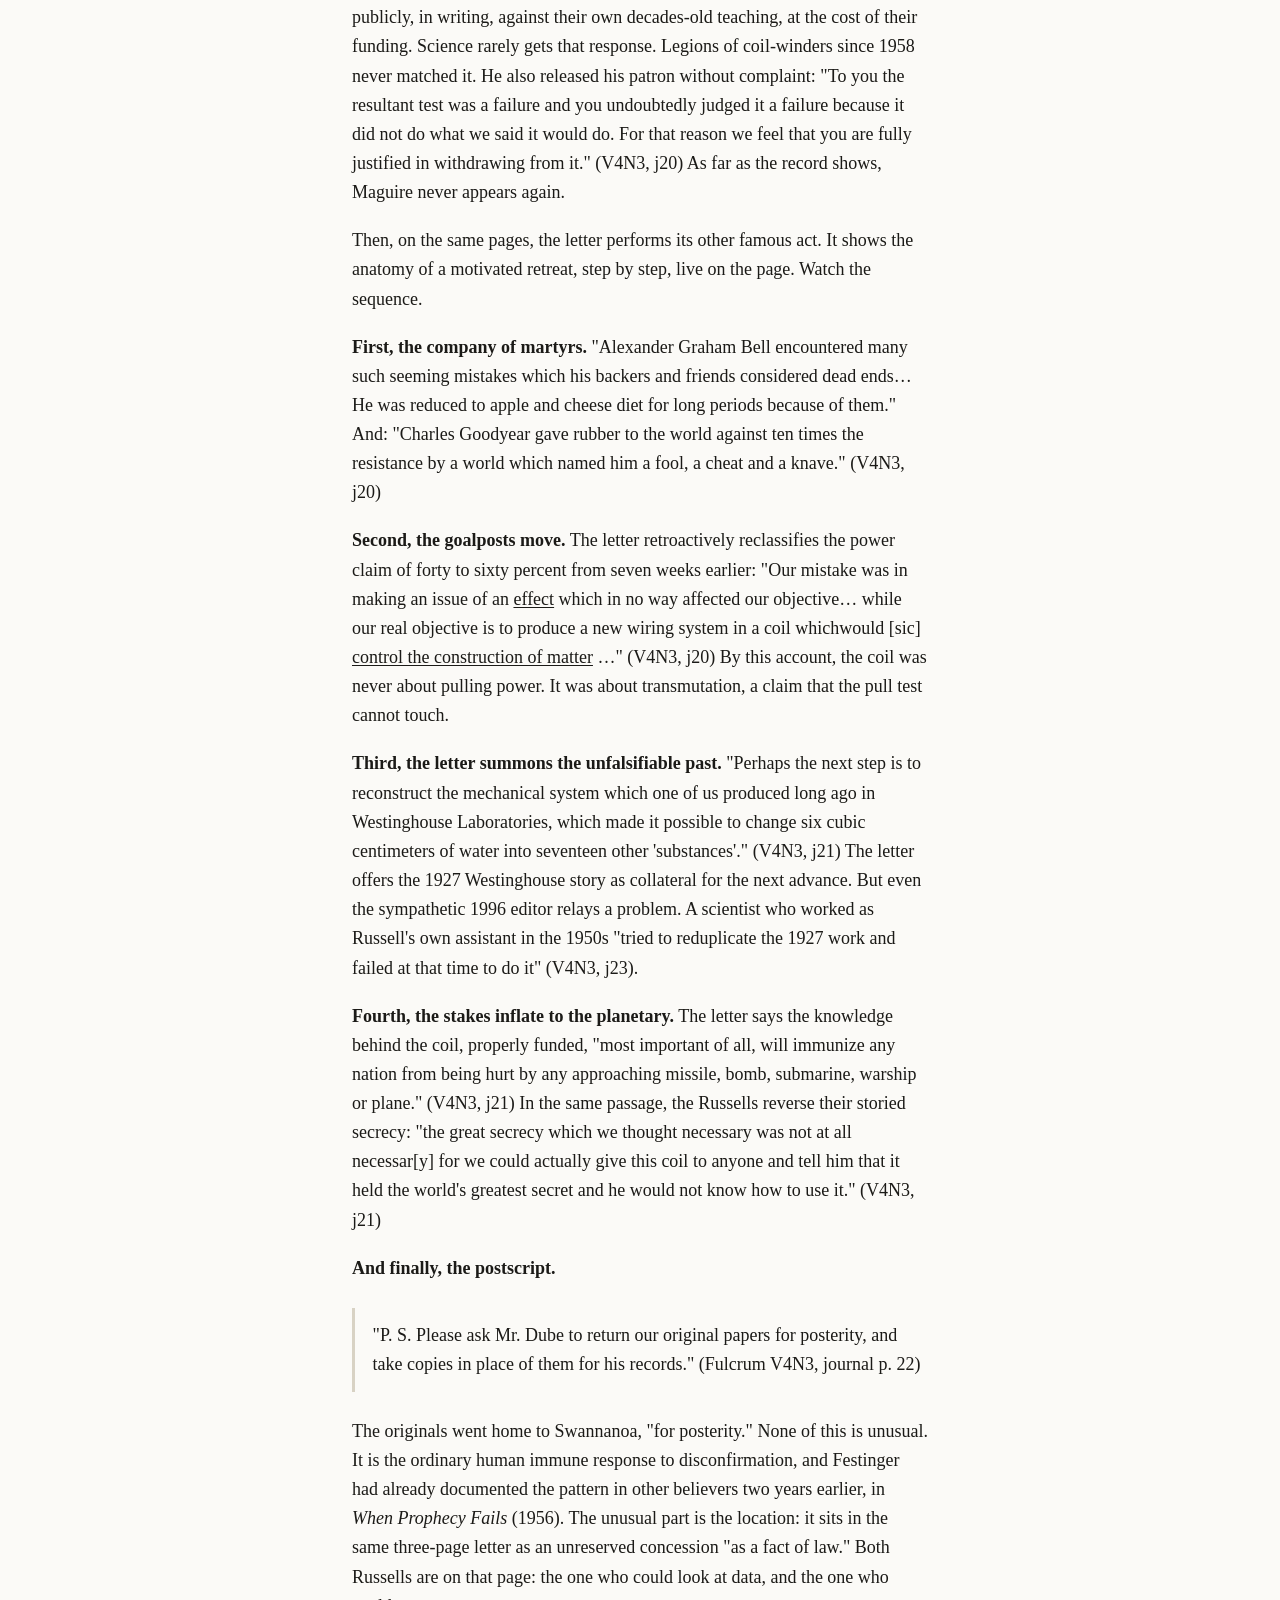
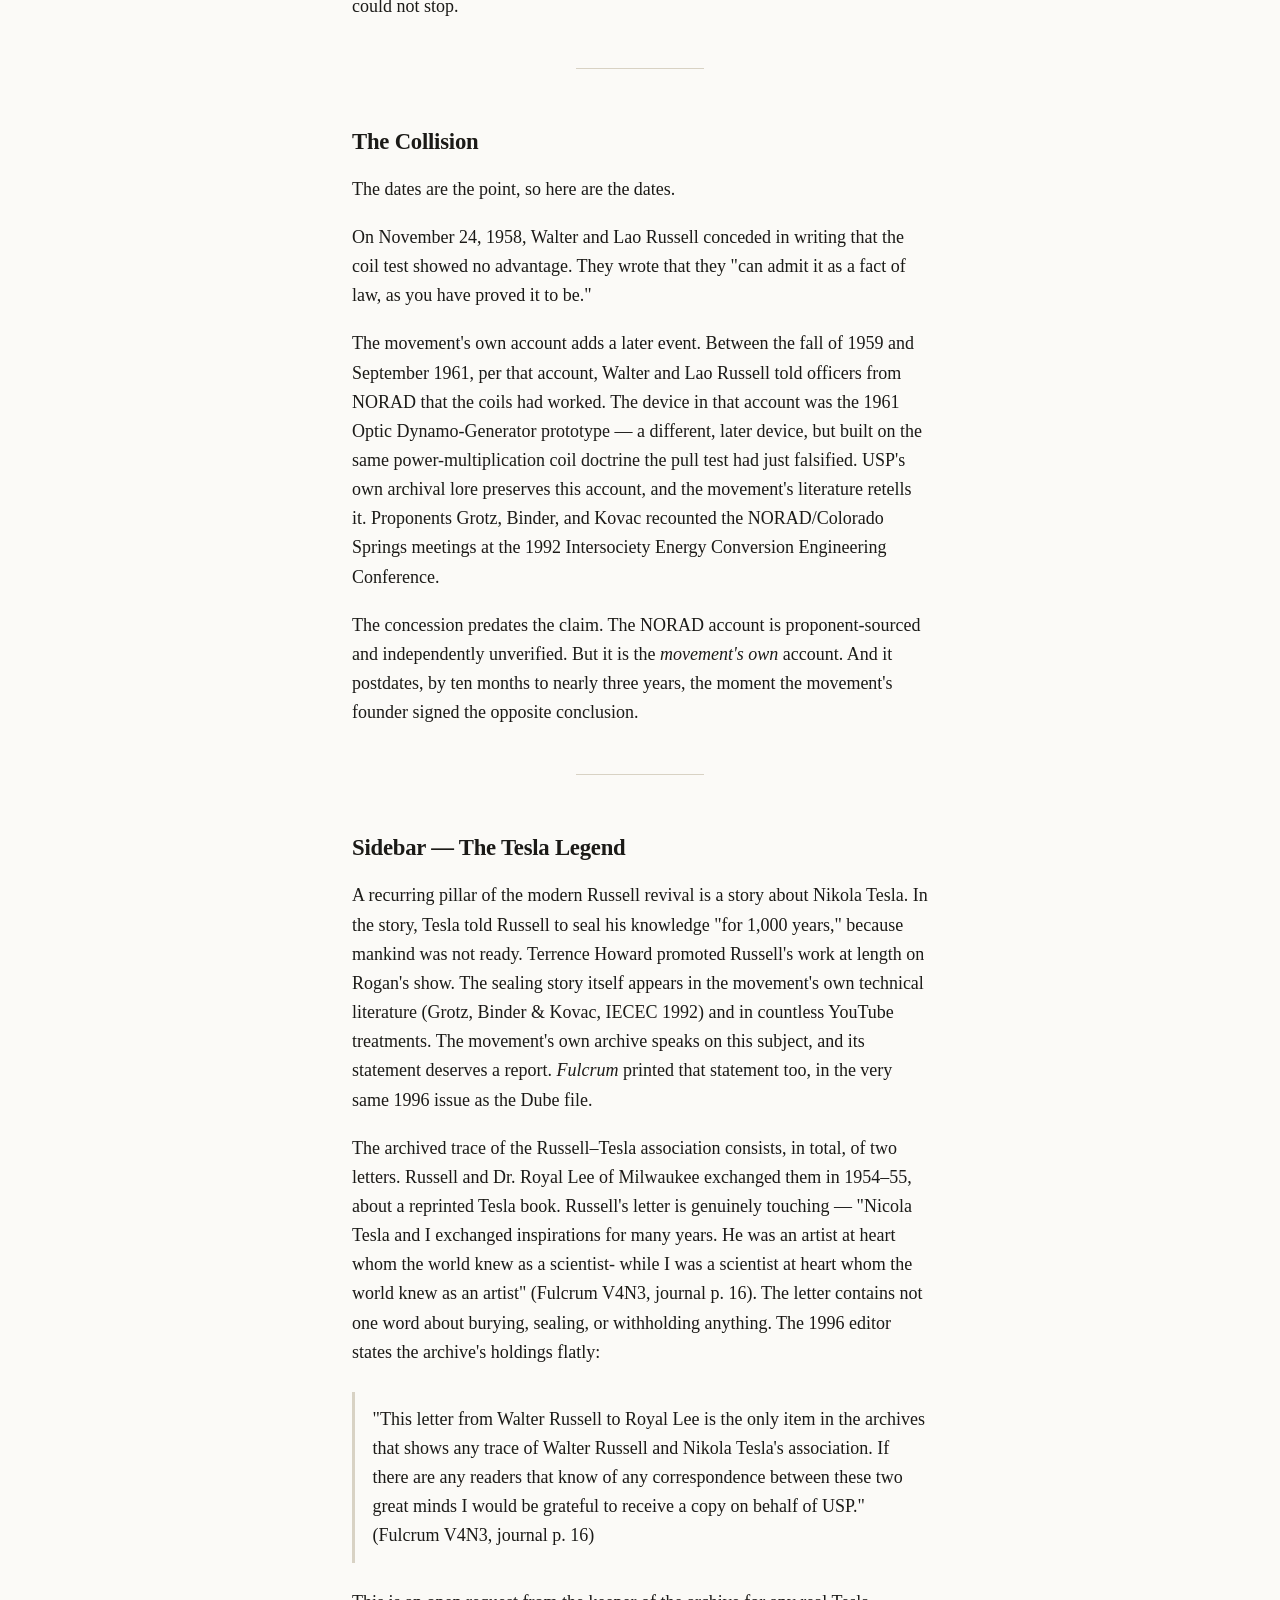
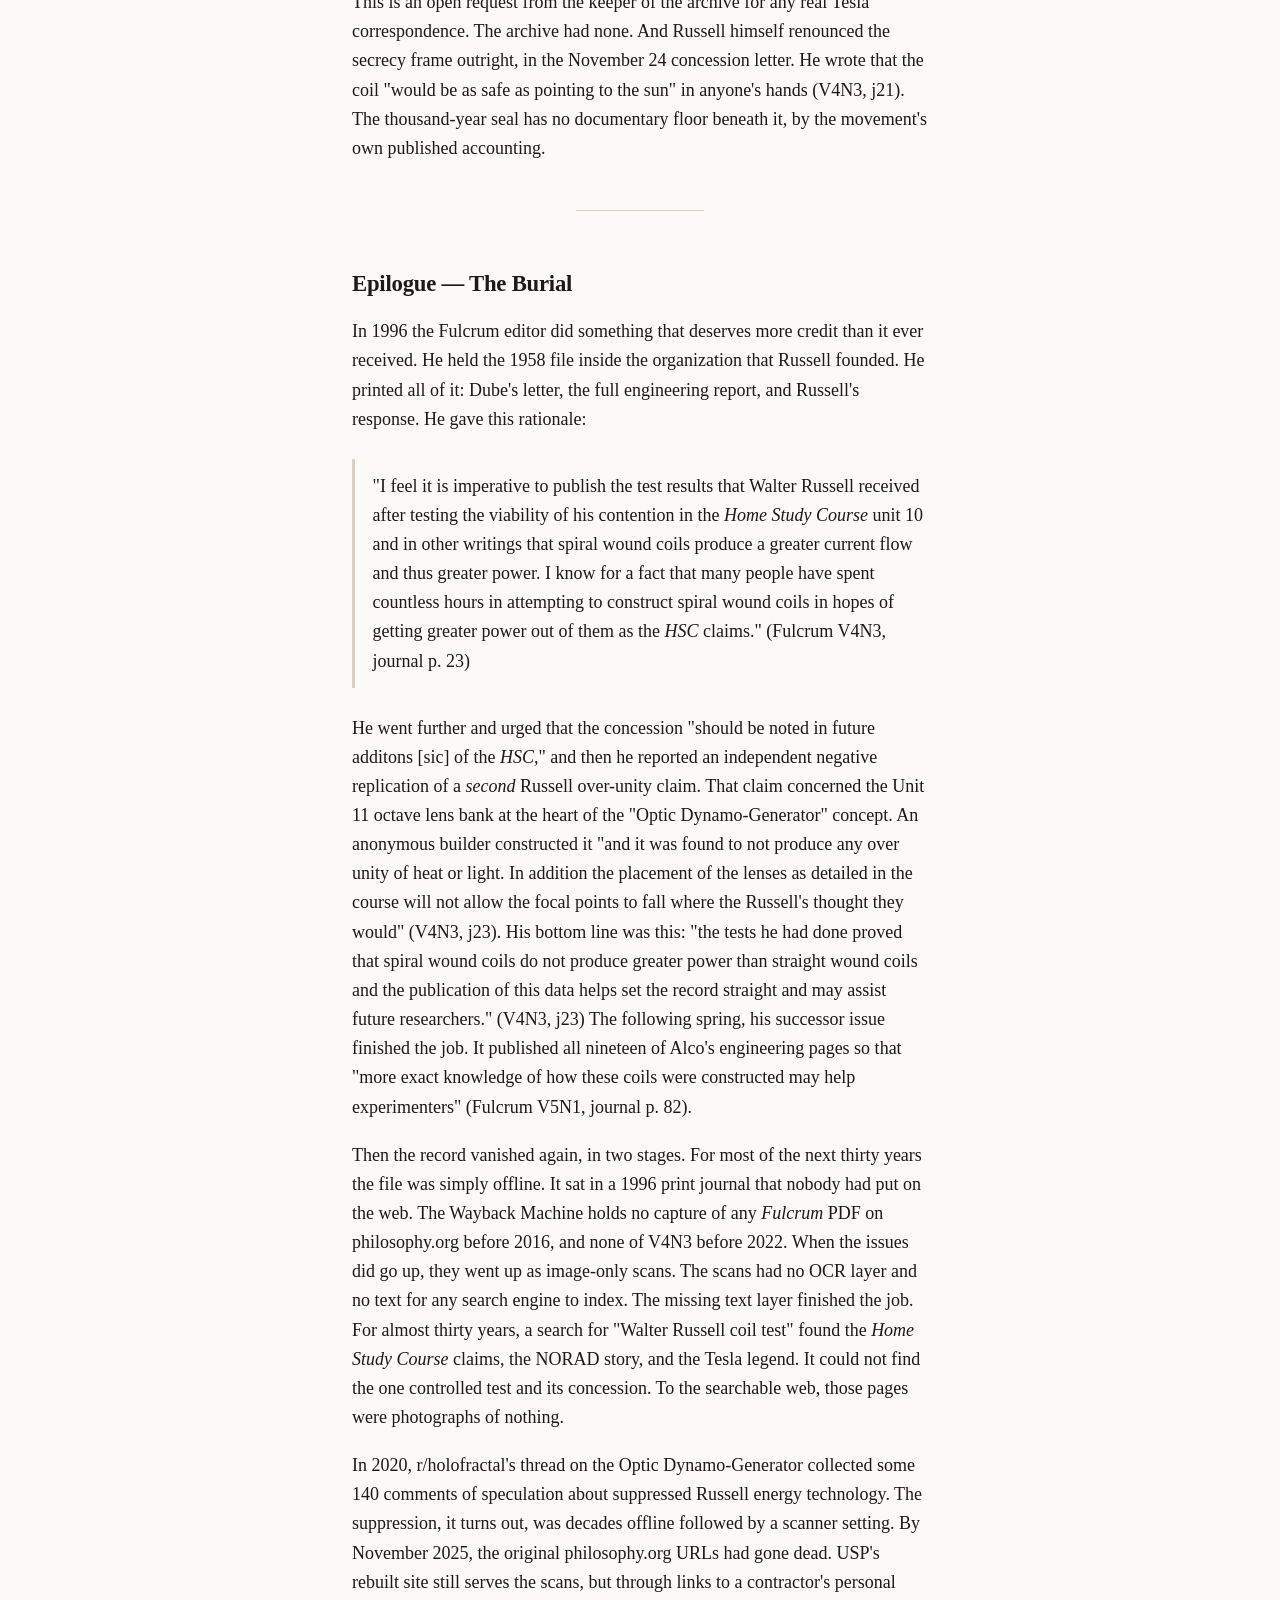
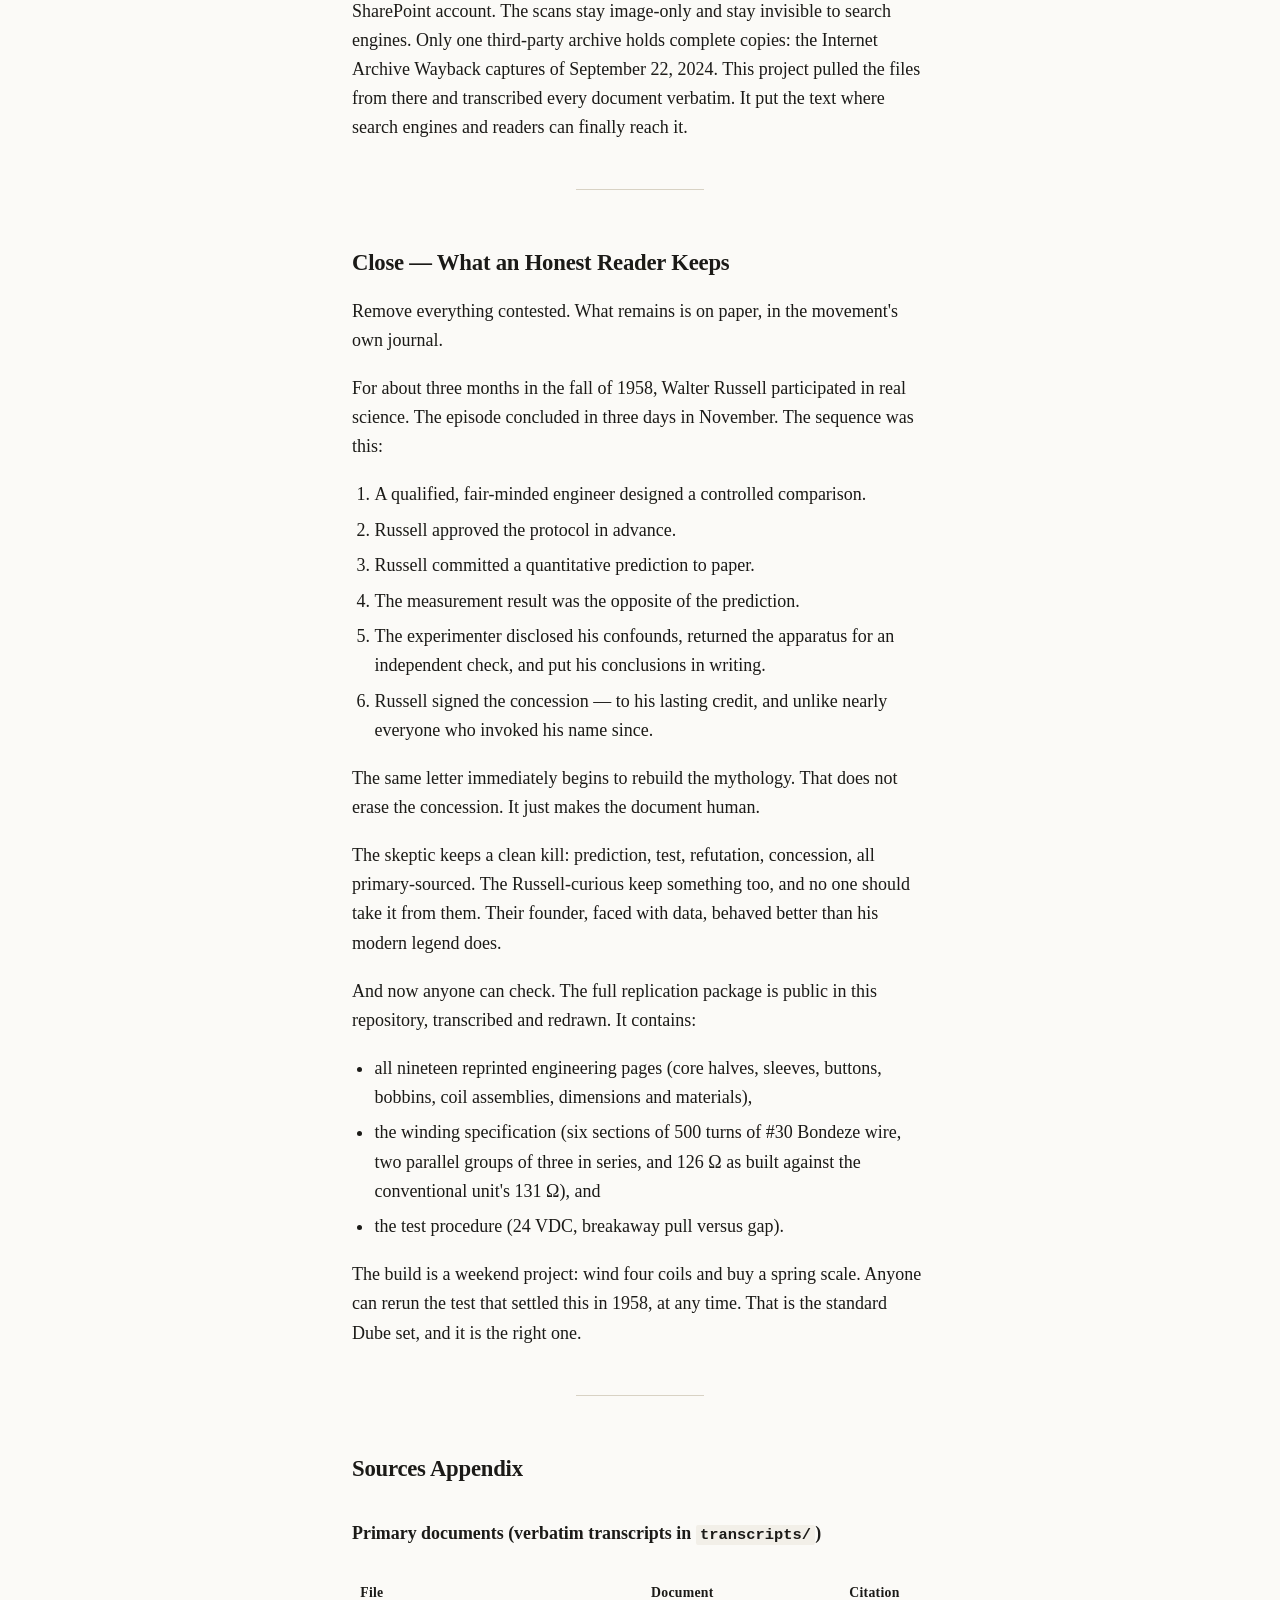
==== commit c70702c4: "Use a moon and a sun on the theme toggle The button carried the words Dark and Light. Icons read fas" ====
--- a/docs/index.html
+++ b/docs/index.html
@@ -25,7 +25,11 @@
       <a href="evidence.html">The documents</a>
       <a href="schematics.html">The drawings</a>
       <a href="provenance.html">Provenance</a>
-      <button class="theme-toggle" type="button" data-theme-toggle aria-pressed="false">Dark</button>
+      <button class="theme-toggle" type="button" data-theme-toggle aria-pressed="false"
+              aria-label="Switch to the dark theme" title="Switch to the dark theme">
+        <svg class="icon icon-moon" viewBox="0 0 24 24" aria-hidden="true" focusable="false"><path d="M21 12.8A9 9 0 1 1 11.2 3a7 7 0 0 0 9.8 9.8z"/></svg>
+        <svg class="icon icon-sun" viewBox="0 0 24 24" aria-hidden="true" focusable="false"><circle cx="12" cy="12" r="4.6"/><path d="M12 1.4v2.4M12 20.2v2.4M4.4 4.4l1.7 1.7M17.9 17.9l1.7 1.7M1.4 12h2.4M20.2 12h2.4M4.4 19.6l1.7-1.7M17.9 6.1l1.7-1.7"/></svg>
+      </button>
     </nav>
   </div>
 </header>
--- a/docs/assets/site.css
+++ b/docs/assets/site.css
@@ -83,21 +83,34 @@
 }
 .masthead nav a[aria-current="page"] { color: var(--ink); border-bottom: 2px solid var(--accent); }
 
-/* The toggle needs a script to work, so it appears only when scripting runs. */
+/* The toggle needs a script to work, so it appears only when scripting runs.
+   The moon offers dark, the sun offers light, and CSS picks which one shows. */
 .theme-toggle { display: none; }
-html.js .theme-toggle { display: inline-block; }
+html.js .theme-toggle { display: inline-flex; }
 .theme-toggle {
-  font: inherit;
-  font-size: 0.78rem;
-  letter-spacing: 0.05em;
-  text-transform: uppercase;
+  align-items: center;
+  justify-content: center;
   color: var(--ink-soft);
   background: transparent;
   border: 1px solid var(--rule);
   border-radius: 2px;
-  padding: 0.18rem 0.5rem;
+  padding: 0.3rem;
   cursor: pointer;
-}
+  line-height: 0;
+}
+.theme-toggle .icon {
+  width: 1rem;
+  height: 1rem;
+  fill: none;
+  stroke: currentColor;
+  stroke-width: 1.7;
+  stroke-linecap: round;
+  stroke-linejoin: round;
+}
+.theme-toggle .icon-moon { fill: currentColor; stroke: none; }
+.theme-toggle .icon-sun { display: none; }
+html[data-theme="dark"] .theme-toggle .icon-moon { display: none; }
+html[data-theme="dark"] .theme-toggle .icon-sun { display: block; }
 .theme-toggle:hover { color: var(--accent); border-color: var(--accent); }
 .theme-toggle:focus-visible { outline: 2px solid var(--accent); outline-offset: 2px; }
 
@@ -398,6 +411,9 @@
   .title-block h1 { font-size: 2rem; }
   .doc-body { grid-template-columns: 1fr; }
   .doc-body > .scans { position: static; }
+  /* A finger needs more than a 28 px square. */
+  .theme-toggle { padding: 0.55rem; }
+  .theme-toggle .icon { width: 1.1rem; height: 1.1rem; }
 }
 
 @media print {
